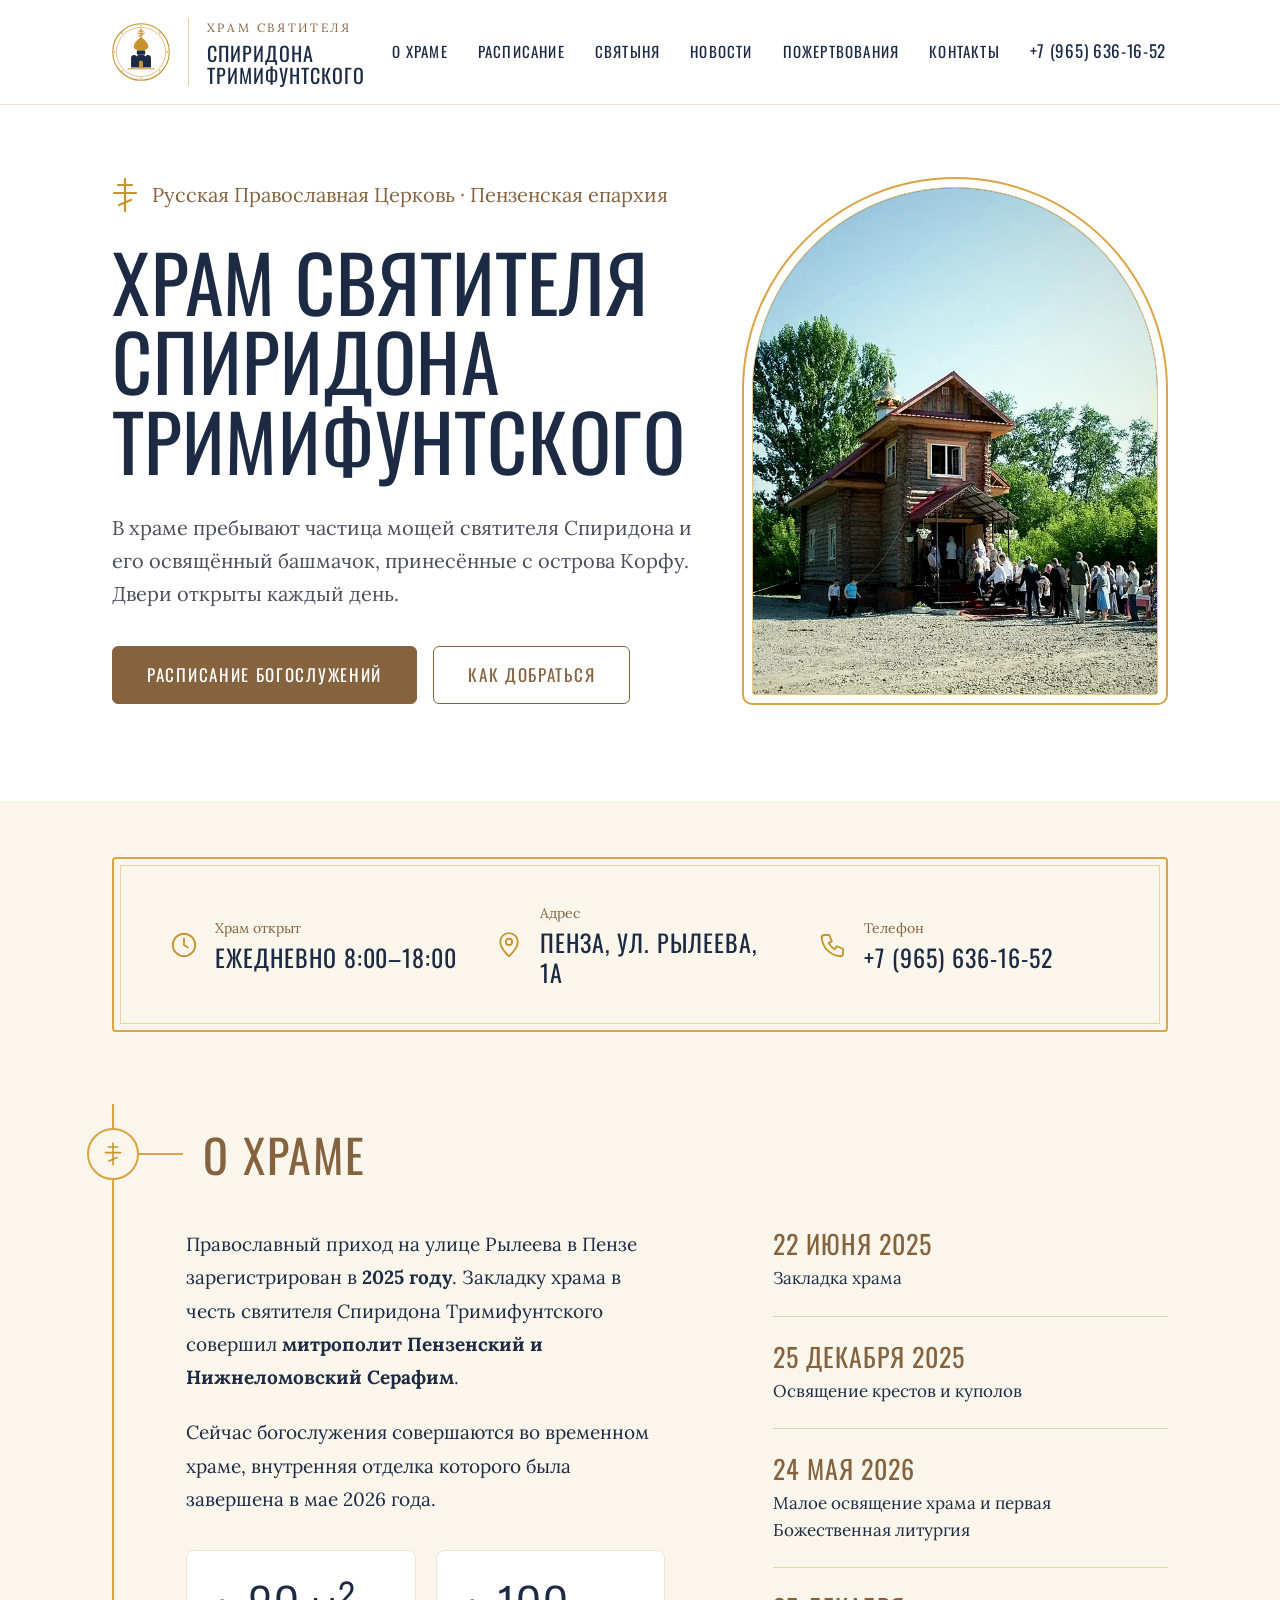
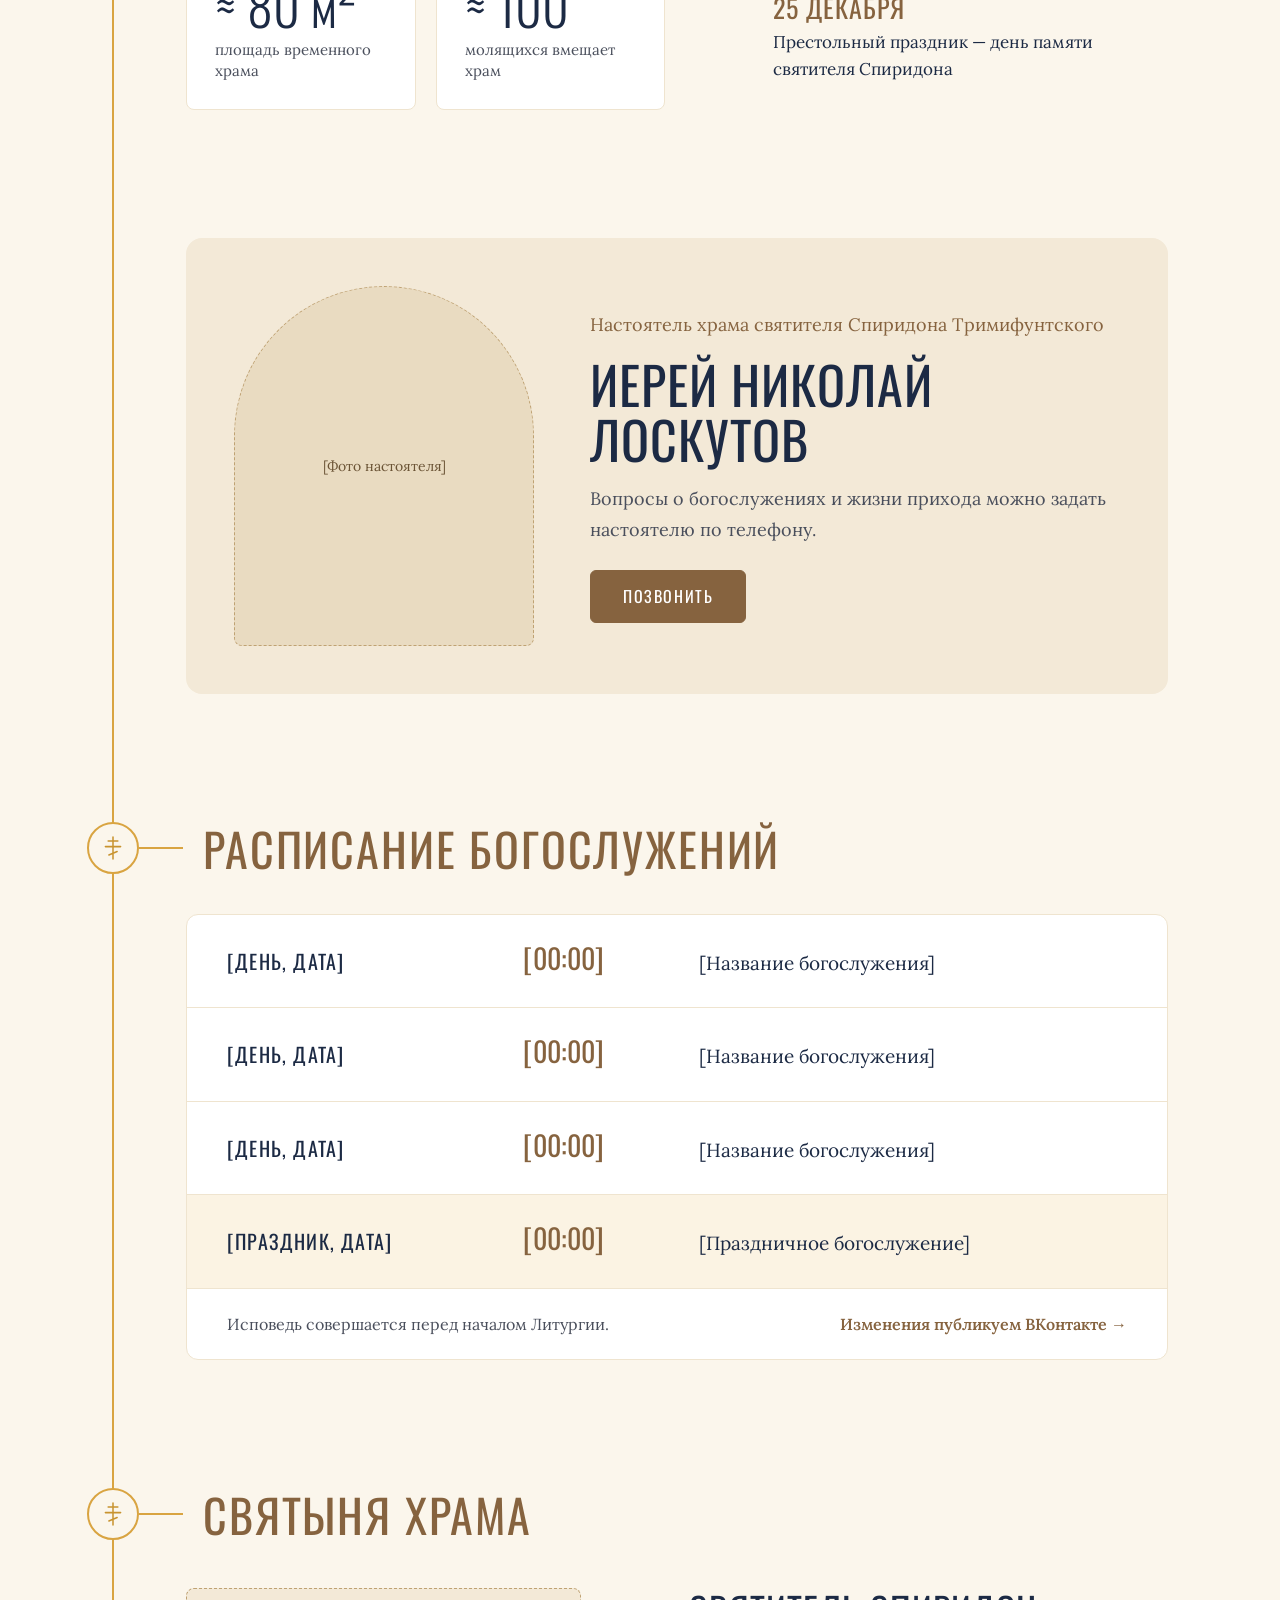
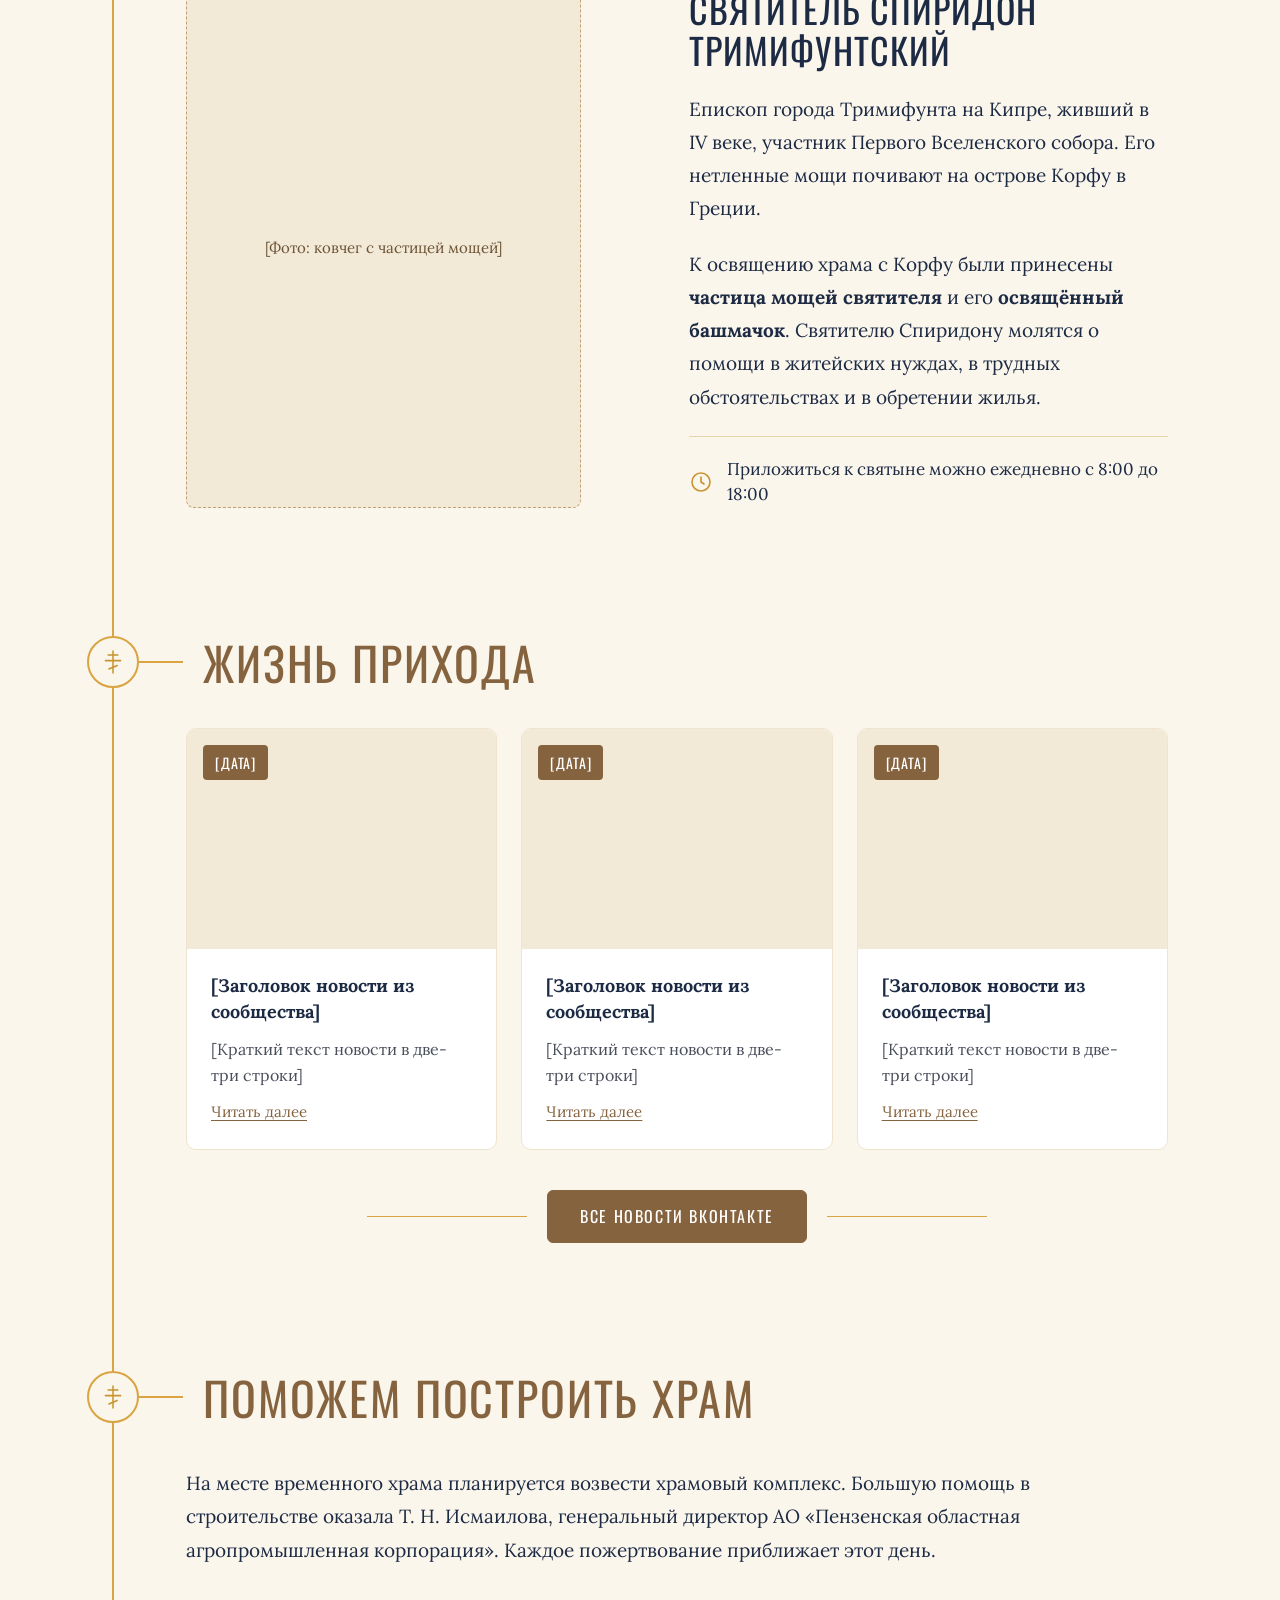
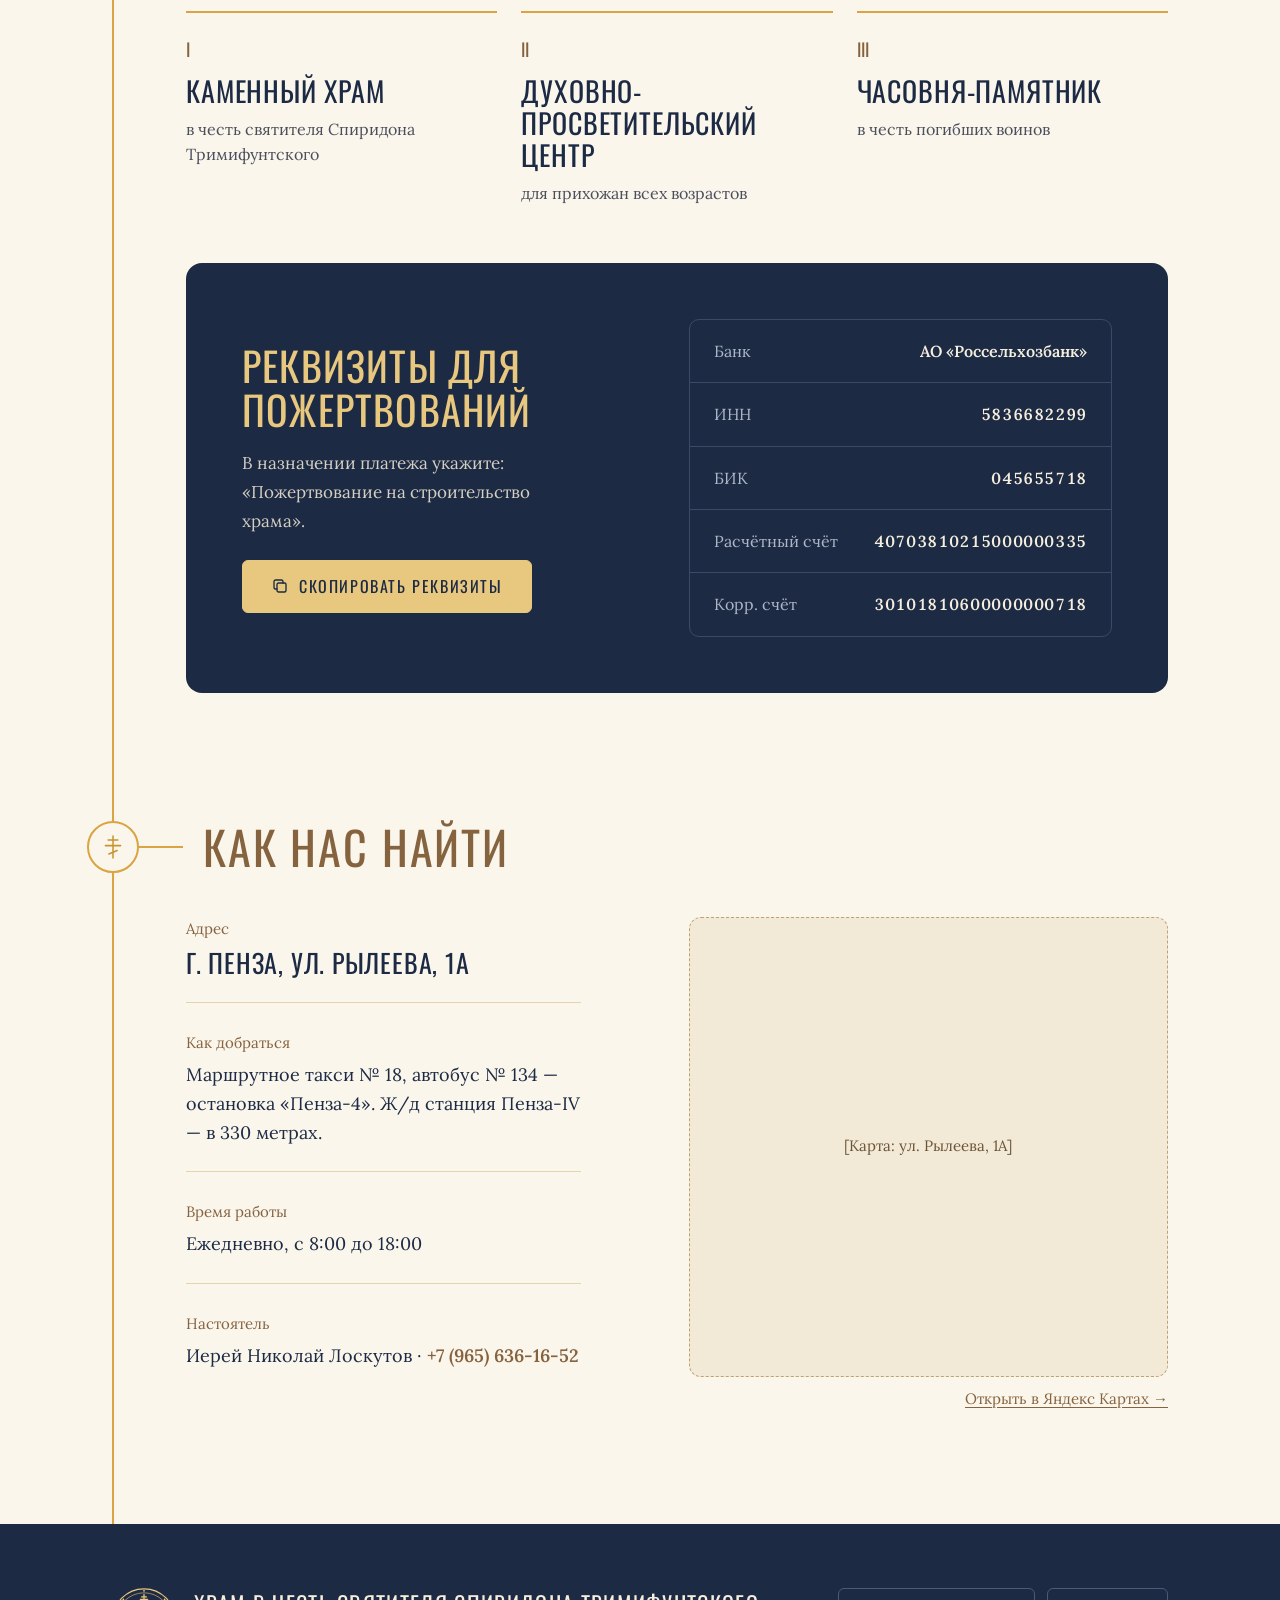
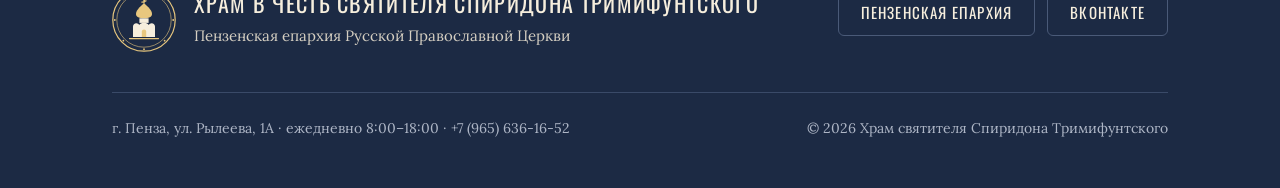
==== index.html @ 89183e60 "Сайт храма святителя Спиридона: адаптивная вёрстка по макетам - index.html / styles.css / main.js бе" ====
<!doctype html>
<html lang="ru">
<head>
<meta charset="utf-8">
<meta name="viewport" content="width=device-width, initial-scale=1">
<title>Храм святителя Спиридона Тримифунтского — Пенза, ул. Рылеева, 1А</title>
<meta name="description" content="Храм в честь святителя Спиридона Тримифунтского Чудотворца в Пензе (Пензенская епархия). В храме — частица мощей и башмачок святителя с Корфу. Расписание богослужений, реквизиты для пожертвований на строительство, адрес и телефон. Открыт ежедневно 8:00–18:00.">
<meta name="theme-color" content="#FBF6EC">
<link rel="canonical" href="./"><!-- TODO: заменить на абсолютный адрес сайта после публикации -->

<meta property="og:type" content="website">
<meta property="og:locale" content="ru_RU">
<meta property="og:site_name" content="Храм святителя Спиридона Тримифунтского, Пенза">
<meta property="og:title" content="Храм святителя Спиридона Тримифунтского — Пенза">
<meta property="og:description" content="Частица мощей и башмачок святителя Спиридона с Корфу. Пенза, ул. Рылеева, 1А. Ежедневно 8:00–18:00. Поможем построить храм.">
<meta property="og:image" content="images/og.jpg"><!-- TODO: абсолютный URL, например https://example.ru/images/og.jpg -->
<meta property="og:image:width" content="1200">
<meta property="og:image:height" content="630">
<meta name="twitter:card" content="summary_large_image">

<link rel="icon" href="images/favicon.svg" type="image/svg+xml">
<link rel="preconnect" href="https://fonts.googleapis.com">
<link rel="preconnect" href="https://fonts.gstatic.com" crossorigin>
<link href="https://fonts.googleapis.com/css2?family=Oswald:wght@300;400;500&family=Lora:ital,wght@0,400;0,500;0,600;0,700;1,400&display=swap" rel="stylesheet">
<link rel="preload" as="image" href="images/hero.webp" type="image/webp">
<link rel="stylesheet" href="styles.css">

<script type="application/ld+json">
{
  "@context": "https://schema.org",
  "@type": "Church",
  "name": "Храм в честь святителя Спиридона Тримифунтского Чудотворца",
  "alternateName": "Храм святителя Спиридона Тримифунтского (Пенза)",
  "description": "Православный храм Пензенской епархии. В храме пребывают частица мощей святителя Спиридона и его освящённый башмачок, принесённые с острова Корфу.",
  "url": "./",
  "image": "images/og.jpg",
  "telephone": "+7-965-636-16-52",
  "address": {
    "@type": "PostalAddress",
    "streetAddress": "ул. Рылеева, 1А",
    "addressLocality": "Пенза",
    "addressRegion": "Пензенская область",
    "addressCountry": "RU"
  },
  "geo": { "@type": "GeoCoordinates", "latitude": 53.217742, "longitude": 45.020732 },
  "openingHoursSpecification": {
    "@type": "OpeningHoursSpecification",
    "dayOfWeek": ["Monday","Tuesday","Wednesday","Thursday","Friday","Saturday","Sunday"],
    "opens": "08:00",
    "closes": "18:00"
  },
  "parentOrganization": { "@type": "Organization", "name": "Пензенская епархия Русской Православной Церкви", "url": "https://eparkhiya.ru/" },
  "sameAs": ["https://vk.ru/hramspiridonapnz", "https://eparkhiya.ru/?p=422044"]
}
</script>
</head>
<body>

<!-- Переиспользуемые SVG-символы: эмблема-печать и восьмиконечный крест -->
<svg width="0" height="0" style="position:absolute" aria-hidden="true" focusable="false">
  <symbol id="sym-emblem" viewBox="0 0 64 64">
    <circle cx="32" cy="32" r="31.2" fill="var(--em-bg)" stroke="var(--em-accent)" stroke-width="1.2"/>
    <circle cx="32" cy="32" r="27.2" fill="none" stroke="var(--em-accent)" stroke-width="0.6"/>
    <g fill="var(--em-accent)">
      <circle cx="32" cy="2.8" r="0.9"/><circle cx="52.65" cy="11.35" r="0.9"/><circle cx="61.2" cy="32" r="0.9"/><circle cx="52.65" cy="52.65" r="0.9"/>
      <circle cx="32" cy="61.2" r="0.9"/><circle cx="11.35" cy="52.65" r="0.9"/><circle cx="2.8" cy="32" r="0.9"/><circle cx="11.35" cy="11.35" r="0.9"/>
    </g>
    <g stroke="var(--em-accent)" stroke-width="1.3" stroke-linecap="round"><path d="M32 6.5v8.5M29.6 8.9h4.8M28.3 11.3h7.4M30 14.2l4-1.4"/></g>
    <path d="M32 15.2c-4.9 4.2-8 7.3-8 10.8 0 2.9 3.4 4.3 8 4.3s8-1.4 8-4.3c0-3.5-3.1-6.6-8-10.8z" fill="var(--em-accent)"/>
    <rect x="27.4" y="30.3" width="9.2" height="4.6" fill="var(--em-body)"/>
    <path d="M21 49V38.6c0-1.9 1.5-3.3 3.3-3.3 1.3 0 2.4.7 2.9 1.8.6-1.4 2.2-2.4 4.8-2.4s4.2 1 4.8 2.4c.5-1.1 1.6-1.8 2.9-1.8 1.8 0 3.3 1.4 3.3 3.3V49z" fill="var(--em-body)"/>
    <path d="M29.8 49v-5.4a2.2 2.2 0 0 1 4.4 0V49z" fill="var(--em-accent)"/>
    <path d="M17.5 50.6h29" stroke="var(--em-accent)" stroke-width="1.1" stroke-linecap="round"/>
  </symbol>
  <symbol id="sym-cross" viewBox="0 0 26 34">
    <path d="M13 1v32M6 7h14M2 15h22M7 27l12-5" fill="none" stroke="currentColor" stroke-width="2.2" stroke-linecap="round"/>
  </symbol>
</svg>

<a class="skip-link" href="#main">Перейти к содержанию</a>

<header class="site-header">
  <div class="container site-header__inner">
    <a href="#top" class="brand" aria-label="На главную — Храм святителя Спиридона Тримифунтского">
      <svg class="emblem" width="58" height="58" role="img" aria-label="Эмблема храма"><use href="#sym-emblem"/></svg>
      <span class="brand__divider" aria-hidden="true"></span>
      <span class="brand__text">
        <span class="brand__eyebrow">Храм святителя</span>
        <span class="brand__name">Спиридона Тримифунтского</span>
      </span>
    </a>

    <button class="burger" type="button" aria-expanded="false" aria-controls="site-nav" aria-label="Открыть меню">
      <svg class="burger__icon burger__icon--open" width="22" height="22" viewBox="0 0 24 24" fill="none" stroke="currentColor" stroke-width="1.8" stroke-linecap="round" aria-hidden="true"><path d="M4 7h16M4 12h16M4 17h16"/></svg>
      <svg class="burger__icon burger__icon--close" width="22" height="22" viewBox="0 0 24 24" fill="none" stroke="currentColor" stroke-width="1.8" stroke-linecap="round" aria-hidden="true"><path d="M6 6l12 12M18 6L6 18"/></svg>
    </button>

    <nav id="site-nav" class="site-nav" aria-label="Разделы сайта">
      <ul class="site-nav__list">
        <li><a href="#about">О храме</a></li>
        <li><a href="#schedule">Расписание</a></li>
        <li><a href="#saint">Святыня</a></li>
        <li><a href="#news">Новости</a></li>
        <li><a href="#build">Пожертвования</a></li>
        <li><a href="#contacts">Контакты</a></li>
      </ul>
      <a href="tel:+79656361652" class="site-nav__phone">+7 (965) 636-16-52</a>
    </nav>
  </div>
</header>

<main id="main">

  <!-- Первый экран -->
  <section id="top" class="hero" aria-labelledby="hero-title">
    <div class="container hero__inner">
      <div class="hero__content">
        <p class="hero__eyebrow">
          <svg class="hero__cross" width="26" height="34" aria-hidden="true"><use href="#sym-cross"/></svg>
          <span><span class="hide-mobile">Русская Православная Церковь · </span>Пензенская епархия</span>
        </p>
        <h1 id="hero-title" class="hero__title">Храм святителя Спиридона Тримифунтского</h1>
        <div class="hero__media hero__media--mobile-only" aria-hidden="true"></div>
        <p class="hero__lead">В храме пребывают частица мощей святителя Спиридона и его освящённый башмачок, принесённые с острова Корфу. Двери открыты каждый день.</p>
        <div class="hero__actions">
          <a href="#schedule" class="btn btn--primary">Расписание богослужений</a>
          <a href="#contacts" class="btn btn--outline">Как добраться</a>
        </div>
      </div>
      <div class="hero__media">
        <div class="arch">
          <div class="arch__inner">
            <picture>
              <source srcset="images/hero.webp" type="image/webp">
              <img class="arch__img" src="images/hero.jpg" width="627" height="760" fetchpriority="high" decoding="async"
                   alt="Временный деревянный храм святителя Спиридона Тримифунтского в Пензе; прихожане у крыльца после богослужения">
            </picture>
          </div>
        </div>
      </div>
    </div>
  </section>

  <!-- Полоса с ключевой информацией -->
  <section class="infobar" aria-label="Время работы, адрес и телефон">
    <div class="container">
      <div class="frame-double">
        <ul class="infobar__list">
          <li class="infobar__item">
            <svg class="infobar__icon" width="30" height="30" viewBox="0 0 24 24" fill="none" stroke="currentColor" stroke-width="1.5" stroke-linecap="round" stroke-linejoin="round" aria-hidden="true"><circle cx="12" cy="12" r="9"/><path d="M12 7v5l3 2"/></svg>
            <span class="infobar__text"><span class="infobar__label">Храм открыт</span><span class="infobar__value">Ежедневно 8:00–18:00</span></span>
          </li>
          <li class="infobar__item">
            <svg class="infobar__icon" width="30" height="30" viewBox="0 0 24 24" fill="none" stroke="currentColor" stroke-width="1.5" stroke-linecap="round" stroke-linejoin="round" aria-hidden="true"><path d="M12 21s-7-6.2-7-11.5A7 7 0 0 1 19 9.5C19 14.8 12 21 12 21z"/><circle cx="12" cy="9.5" r="2.5"/></svg>
            <span class="infobar__text"><span class="infobar__label">Адрес</span><span class="infobar__value">Пенза, ул. Рылеева, 1А</span></span>
          </li>
          <li class="infobar__item">
            <svg class="infobar__icon" width="30" height="30" viewBox="0 0 24 24" fill="none" stroke="currentColor" stroke-width="1.5" stroke-linecap="round" stroke-linejoin="round" aria-hidden="true"><path d="M5 4h4l2 5-2.5 1.5a11 11 0 0 0 5 5L15 13l5 2v4a2 2 0 0 1-2 2A16 16 0 0 1 3 6a2 2 0 0 1 2-2z"/></svg>
            <span class="infobar__text"><span class="infobar__label">Телефон</span><a class="infobar__value" href="tel:+79656361652">+7 (965) 636-16-52</a></span>
          </li>
        </ul>
      </div>
    </div>
  </section>

  <!-- Основное содержание с золотой линией -->
  <div class="container">
    <div class="goldline">

      <!-- О храме -->
      <section id="about" class="section" aria-labelledby="about-title">
        <div class="section__head">
          <span class="medallion" aria-hidden="true"><svg width="18" height="26"><use href="#sym-cross"/></svg></span>
          <span class="section__tick" aria-hidden="true"></span>
          <h2 id="about-title" class="section__title">О храме</h2>
        </div>
        <div class="about">
          <div class="about__text">
            <p>Православный приход на улице Рылеева в Пензе зарегистрирован в <b>2025 году</b>. Закладку храма в честь святителя Спиридона Тримифунтского совершил <b>митрополит Пензенский и Нижнеломовский Серафим</b>.</p>
            <p>Сейчас богослужения совершаются во временном храме, внутренняя отделка которого была завершена в мае 2026 года.</p>
            <ul class="stats">
              <li class="stat"><span class="stat__value">≈ 80 м²</span><span class="stat__label">площадь временного храма</span></li>
              <li class="stat"><span class="stat__value">≈ 100</span><span class="stat__label">молящихся вмещает храм</span></li>
            </ul>
          </div>
          <ol class="timeline" aria-label="Важные даты">
            <li class="timeline__item"><time class="timeline__date" datetime="2025-06-22">22 июня 2025</time><span class="timeline__text">Закладка храма</span></li>
            <li class="timeline__item"><time class="timeline__date" datetime="2025-12-25">25 декабря 2025</time><span class="timeline__text">Освящение крестов и куполов</span></li>
            <li class="timeline__item"><time class="timeline__date" datetime="2026-05-24">24 мая 2026</time><span class="timeline__text">Малое освящение храма и первая Божественная литургия</span></li>
            <li class="timeline__item"><span class="timeline__date">25 декабря</span><span class="timeline__text">Престольный праздник — день памяти святителя Спиридона</span></li>
          </ol>
        </div>
      </section>

      <!-- Настоятель -->
      <section class="priest" aria-labelledby="priest-title">
        <div class="priest__photo placeholder placeholder--arch" role="img" aria-label="Фото настоятеля: ожидается">[Фото настоятеля]</div>
        <div class="priest__body">
          <p class="priest__eyebrow">Настоятель храма святителя Спиридона Тримифунтского</p>
          <h3 id="priest-title" class="priest__name">Иерей Николай Лоскутов</h3>
          <p class="priest__text">Вопросы о богослужениях и жизни прихода можно задать настоятелю по телефону.</p>
          <a href="tel:+79656361652" class="btn btn--primary btn--sm">Позвонить</a>
        </div>
      </section>

      <!-- Расписание -->
      <section id="schedule" class="section" aria-labelledby="schedule-title">
        <div class="section__head">
          <span class="medallion" aria-hidden="true"><svg width="18" height="26"><use href="#sym-cross"/></svg></span>
          <span class="section__tick" aria-hidden="true"></span>
          <h2 id="schedule-title" class="section__title">Расписание <span class="hide-mobile">богослужений</span></h2>
        </div>
        <div class="card schedule-card">
          <table class="schedule">
            <caption class="visually-hidden">Расписание богослужений</caption>
            <thead class="visually-hidden"><tr><th scope="col">День</th><th scope="col">Время</th><th scope="col">Богослужение</th></tr></thead>
            <tbody class="js-schedule-body">
              <tr class="schedule__row"><th scope="row" class="schedule__day">[День, дата]</th><td class="schedule__time">[00:00]</td><td class="schedule__title">[Название богослужения]</td></tr>
              <tr class="schedule__row"><th scope="row" class="schedule__day">[День, дата]</th><td class="schedule__time">[00:00]</td><td class="schedule__title">[Название богослужения]</td></tr>
              <tr class="schedule__row"><th scope="row" class="schedule__day">[День, дата]</th><td class="schedule__time">[00:00]</td><td class="schedule__title">[Название богослужения]</td></tr>
              <tr class="schedule__row schedule__row--holiday"><th scope="row" class="schedule__day">[Праздник, дата]</th><td class="schedule__time">[00:00]</td><td class="schedule__title">[Праздничное богослужение]</td></tr>
            </tbody>
          </table>
          <div class="schedule__footer">
            <span><span class="js-schedule-note">Исповедь совершается перед началом Литургии.</span> <span class="js-schedule-updated schedule__updated" hidden></span></span>
            <a href="https://vk.ru/hramspiridonapnz" class="link-strong" target="_blank" rel="noopener">Изменения публикуем ВКонтакте →</a>
          </div>
        </div>
      </section>

      <!-- Святыня -->
      <section id="saint" class="section" aria-labelledby="saint-title">
        <div class="section__head">
          <span class="medallion" aria-hidden="true"><svg width="18" height="26"><use href="#sym-cross"/></svg></span>
          <span class="section__tick" aria-hidden="true"></span>
          <h2 id="saint-title" class="section__title">Святыня <span class="hide-mobile">храма</span></h2>
        </div>
        <div class="saint">
          <div class="saint__photo placeholder" role="img" aria-label="Фото ковчега с частицей мощей: ожидается">[Фото: ковчег с частицей мощей]</div>
          <div class="saint__body">
            <h3 class="saint__title">Святитель Спиридон Тримифунтский</h3>
            <p>Епископ города Тримифунта на Кипре, живший в IV веке, участник Первого Вселенского собора. Его нетленные мощи почивают на острове Корфу в Греции.</p>
            <p>К освящению храма с Корфу были принесены <b>частица мощей святителя</b> и его <b>освящённый башмачок</b>. Святителю Спиридону молятся о помощи в житейских нуждах, в трудных обстоятельствах и в обретении жилья.</p>
            <p class="saint__note">
              <svg width="24" height="24" viewBox="0 0 24 24" fill="none" stroke="currentColor" stroke-width="1.6" stroke-linecap="round" stroke-linejoin="round" aria-hidden="true"><circle cx="12" cy="12" r="9"/><path d="M12 7v5l3 2"/></svg>
              <span>Приложиться к святыне можно ежедневно с 8:00 до 18:00</span>
            </p>
          </div>
        </div>
      </section>

      <!-- Новости -->
      <section id="news" class="section" aria-labelledby="news-title">
        <div class="section__head">
          <span class="medallion" aria-hidden="true"><svg width="18" height="26"><use href="#sym-cross"/></svg></span>
          <span class="section__tick" aria-hidden="true"></span>
          <h2 id="news-title" class="section__title">Жизнь прихода</h2>
        </div>
        <div class="news-grid js-news-grid">
          <article class="news-card">
            <div class="news-card__media"><span class="news-card__date">[ДАТА]</span></div>
            <div class="news-card__body">
              <h3 class="news-card__title">[Заголовок новости из сообщества]</h3>
              <p class="news-card__text">[Краткий текст новости в две-три строки]</p>
              <a href="https://vk.ru/hramspiridonapnz" class="news-card__link" target="_blank" rel="noopener">Читать далее</a>
            </div>
          </article>
          <article class="news-card">
            <div class="news-card__media"><span class="news-card__date">[ДАТА]</span></div>
            <div class="news-card__body">
              <h3 class="news-card__title">[Заголовок новости из сообщества]</h3>
              <p class="news-card__text">[Краткий текст новости в две-три строки]</p>
              <a href="https://vk.ru/hramspiridonapnz" class="news-card__link" target="_blank" rel="noopener">Читать далее</a>
            </div>
          </article>
          <article class="news-card news-card--third">
            <div class="news-card__media"><span class="news-card__date">[ДАТА]</span></div>
            <div class="news-card__body">
              <h3 class="news-card__title">[Заголовок новости из сообщества]</h3>
              <p class="news-card__text">[Краткий текст новости в две-три строки]</p>
              <a href="https://vk.ru/hramspiridonapnz" class="news-card__link" target="_blank" rel="noopener">Читать далее</a>
            </div>
          </article>
        </div>
        <div class="news__more">
          <span class="news__rule" aria-hidden="true"></span>
          <a href="https://vk.ru/hramspiridonapnz" class="btn btn--primary btn--sm" target="_blank" rel="noopener">Все новости ВКонтакте</a>
          <span class="news__rule" aria-hidden="true"></span>
        </div>
      </section>

      <!-- Строительство и пожертвования -->
      <section id="build" class="section" aria-labelledby="build-title">
        <div class="section__head">
          <span class="medallion" aria-hidden="true"><svg width="18" height="26"><use href="#sym-cross"/></svg></span>
          <span class="section__tick" aria-hidden="true"></span>
          <h2 id="build-title" class="section__title">Поможем построить храм</h2>
        </div>
        <p class="build__intro">На месте временного храма планируется возвести храмовый комплекс. Большую помощь в строительстве оказала Т. Н. Исмаилова, генеральный директор АО «Пензенская областная агропромышленная корпорация». Каждое пожертвование приближает этот день.</p>
        <ol class="stages">
          <li class="stage"><span class="stage__num">I</span><span class="stage__title">Каменный храм</span><span class="stage__text">в честь святителя Спиридона Тримифунтского</span></li>
          <li class="stage"><span class="stage__num">II</span><span class="stage__title">Духовно-просветительский центр</span><span class="stage__text">для прихожан всех возрастов</span></li>
          <li class="stage"><span class="stage__num">III</span><span class="stage__title">Часовня-памятник</span><span class="stage__text">в честь погибших воинов</span></li>
        </ol>

        <div id="donate" class="donate">
          <div class="donate__intro">
            <h3 class="donate__title">Реквизиты для пожертвований</h3>
            <p class="donate__text">В назначении платежа укажите: «<span class="js-payment-purpose">Пожертвование на строительство храма</span>».</p>
            <button type="button" class="btn btn--gold js-copy-requisites">
              <svg width="18" height="18" viewBox="0 0 24 24" fill="none" stroke="currentColor" stroke-width="1.8" stroke-linecap="round" stroke-linejoin="round" aria-hidden="true"><rect x="8" y="8" width="12" height="12" rx="2"/><path d="M16 8V6a2 2 0 0 0-2-2H6a2 2 0 0 0-2 2v8a2 2 0 0 0 2 2h2"/></svg>
              <span class="btn__label">Скопировать реквизиты</span>
            </button>
            <span class="visually-hidden js-copy-status" role="status" aria-live="polite"></span>
          </div>
          <dl class="requisites">
            <div class="requisites__row"><dt>Банк</dt><dd>АО «Россельхозбанк»</dd></div>
            <div class="requisites__row"><dt>ИНН</dt><dd class="requisites__num">5836682299</dd></div>
            <div class="requisites__row"><dt>БИК</dt><dd class="requisites__num">045655718</dd></div>
            <div class="requisites__row"><dt>Расчётный счёт</dt><dd class="requisites__num">40703810215000000335</dd></div>
            <div class="requisites__row"><dt>Корр. счёт</dt><dd class="requisites__num">30101810600000000718</dd></div>
          </dl>
        </div>
      </section>

      <!-- Контакты -->
      <section id="contacts" class="section" aria-labelledby="contacts-title">
        <div class="section__head">
          <span class="medallion" aria-hidden="true"><svg width="18" height="26"><use href="#sym-cross"/></svg></span>
          <span class="section__tick" aria-hidden="true"></span>
          <h2 id="contacts-title" class="section__title">Как нас найти</h2>
        </div>
        <div class="contacts">
          <dl class="contacts__list">
            <div class="contacts__item"><dt>Адрес</dt><dd class="contacts__address">г. Пенза, ул. Рылеева, 1А</dd></div>
            <div class="contacts__item"><dt>Как добраться</dt><dd>Маршрутное такси № 18, автобус № 134 — остановка «Пенза-4». Ж/д станция Пенза-IV — в 330 метрах.</dd></div>
            <div class="contacts__item"><dt>Время работы</dt><dd>Ежедневно, с 8:00 до 18:00</dd></div>
            <div class="contacts__item"><dt>Настоятель</dt><dd>Иерей Николай Лоскутов · <a href="tel:+79656361652" class="link-strong">+7 (965) 636-16-52</a></dd></div>
          </dl>
          <div class="map">
            <div class="map__placeholder placeholder" aria-hidden="true">[Карта: ул. Рылеева, 1А]</div>
            <iframe class="map__frame" title="Яндекс Карта: храм святителя Спиридона Тримифунтского, ул. Рылеева, 1А"
                    src="https://yandex.ru/map-widget/v1/?ll=45.020732%2C53.217742&z=17&ol=biz&oid=172789419241"
                    loading="lazy" allowfullscreen referrerpolicy="no-referrer-when-downgrade"></iframe>
            <a class="map__link" href="https://yandex.ru/maps/org/172789419241" target="_blank" rel="noopener">Открыть в Яндекс Картах →</a>
          </div>
        </div>
      </section>

    </div>
  </div>
</main>

<footer class="site-footer">
  <div class="container site-footer__inner">
    <div class="site-footer__top">
      <div class="site-footer__brand">
        <svg class="emblem emblem--dark" width="64" height="64" role="img" aria-label="Эмблема храма"><use href="#sym-emblem"/></svg>
        <div class="site-footer__name">
          <span class="site-footer__title">Храм в честь святителя Спиридона Тримифунтского</span>
          <span class="site-footer__sub">Пензенская епархия Русской Православной Церкви</span>
        </div>
      </div>
      <div class="site-footer__links">
        <a href="https://eparkhiya.ru/?p=422044" class="btn btn--ghost" target="_blank" rel="noopener">Пензенская епархия</a>
        <a href="https://vk.ru/hramspiridonapnz" class="btn btn--ghost" target="_blank" rel="noopener">ВКонтакте</a>
      </div>
    </div>
    <div class="site-footer__bottom">
      <span>г. Пенза, ул. Рылеева, 1А · ежедневно 8:00–18:00 · <a href="tel:+79656361652">+7 (965) 636-16-52</a></span>
      <span>© 2026 Храм святителя Спиридона Тримифунтского</span>
    </div>
  </div>
</footer>

<script src="main.js" defer></script>
</body>
</html>
---- styles.css ----
/* =========================================================
   Храм святителя Спиридона Тримифунтского — styles.css
   Брейкпоинты: ≤767 mobile · 768–1199 tablet · ≥1200 desktop
   ========================================================= */

/* ---------- Токены ---------- */
:root {
  --bg: #FBF6EC;
  --surface: #FFFFFF;
  --surface-warm: #F3E9D7;
  --surface-holiday: #FBF3E3;
  --ink: #1C2A44;
  --muted: #4A4F5C;
  --bronze: #86633F;
  --bronze-dark: #6E5031;
  --gold: #D9A441;
  --gold-icon: #C8932F;
  --gold-light: #E8C77E;
  --line: #E7D3A8;
  --line-soft: #EFE4CF;
  --placeholder-fill: #E9DBC1;
  --placeholder-border: #BFA273;
  --placeholder-ink: #6B5436;
  --ink-line: #3A4A68;
  --ink-border: #4A5A78;
  --ink-muted: #AEB6C6;
  --cream: #F6EEDD;
  --cream-muted: #D5CFC2;

  --font-head: 'Oswald', 'Arial Narrow', sans-serif;
  --font-body: 'Lora', Georgia, serif;

  --container: 1440px;
  --gutter: 112px;
  --line-pad: 72px;     /* отступ контента от золотой линии */
  --medal: 52px;        /* диаметр медальона */
  --tick: 44px;         /* соединительная чёрточка */
  --section-gap: 128px;
  --radius: 8px;
  --radius-lg: 16px;
  --focus: 0 0 0 3px var(--bg), 0 0 0 6px var(--gold);
}

/* ---------- База ---------- */
*, *::before, *::after { box-sizing: border-box; }
html { scroll-behavior: smooth; -webkit-text-size-adjust: 100%; }
@media (prefers-reduced-motion: reduce) {
  html { scroll-behavior: auto; }
  *, *::before, *::after { transition: none !important; animation: none !important; }
}
body {
  margin: 0;
  font-family: var(--font-body);
  font-size: 18px;
  line-height: 1.65;
  color: var(--ink);
  background: var(--bg);
  min-height: 100vh;
  display: flex;
  flex-direction: column;
}
body.menu-open { overflow: hidden; }
main { display: block; }
img, svg { display: block; max-width: 100%; }
a { color: var(--bronze); text-decoration-thickness: 1px; text-underline-offset: 3px; }
a:hover { color: var(--ink); }
p { margin: 0; }
h1, h2, h3 { margin: 0; font-family: var(--font-head); font-weight: 400; text-transform: uppercase; }
ul, ol, dl, dd { margin: 0; padding: 0; }
ul, ol { list-style: none; }
b { font-weight: 700; }
button { font: inherit; color: inherit; }
[hidden] { display: none !important; }

:focus-visible { outline: none; box-shadow: var(--focus); border-radius: 4px; }
:focus:not(:focus-visible) { outline: none; }

.visually-hidden {
  position: absolute !important; width: 1px; height: 1px; margin: -1px; padding: 0;
  overflow: hidden; clip: rect(0 0 0 0); clip-path: inset(50%); white-space: nowrap; border: 0;
}
.skip-link {
  position: absolute; left: 16px; top: -100px; z-index: 100;
  background: var(--ink); color: var(--cream); padding: 10px 16px; border-radius: 6px;
  font-family: var(--font-head); text-transform: uppercase; letter-spacing: 0.08em; text-decoration: none;
}
.skip-link:focus { top: 12px; color: var(--cream); }

.container { width: 100%; max-width: var(--container); margin: 0 auto; padding-inline: var(--gutter); }
.hide-mobile { display: inline; }

/* ---------- Кнопки ---------- */
.btn {
  display: inline-flex; align-items: center; justify-content: center; gap: 10px;
  padding: 18px 34px; border-radius: 6px; border: 1px solid transparent;
  font-family: var(--font-head); font-size: 17px; font-weight: 400; letter-spacing: 0.1em; text-transform: uppercase;
  text-decoration: none; line-height: 1.2; cursor: pointer; white-space: nowrap;
  transition: background-color .2s, color .2s, border-color .2s, transform .15s;
}
.btn:active { transform: translateY(1px); }
.btn--sm { padding: 16px 32px; font-size: 16px; }
.btn--primary { background: var(--bronze); color: #fff; border-color: var(--bronze); }
.btn--primary:hover { background: var(--bronze-dark); border-color: var(--bronze-dark); color: #fff; }
.btn--outline { background: transparent; color: var(--bronze); border-color: var(--bronze); }
.btn--outline:hover { background: var(--bronze); color: #fff; }
.btn--gold { background: var(--gold-light); color: var(--ink); border-color: var(--gold-light); padding: 16px 28px; font-size: 16px; }
.btn--gold:hover { background: #F0D591; border-color: #F0D591; color: var(--ink); }
.btn--gold.is-done { background: #CFE3C4; border-color: #CFE3C4; }
.btn--ghost { color: var(--cream); border-color: var(--ink-border); padding: 14px 22px; font-size: 15px; letter-spacing: 0.08em; }
.btn--ghost:hover { background: var(--ink-line); color: #fff; border-color: var(--ink-line); }
.link-strong { font-weight: 600; text-decoration: none; }
.link-strong:hover { text-decoration: underline; }

/* ---------- Эмблема (компонент) ---------- */
.emblem { --em-bg: var(--surface); --em-accent: var(--gold-icon); --em-body: var(--ink); flex-shrink: 0; }
.emblem--dark { --em-bg: var(--ink); --em-accent: var(--gold-light); --em-body: var(--cream); }

/* ---------- Шапка ---------- */
.site-header {
  position: sticky; top: 0; z-index: 50;
  background: var(--surface); border-bottom: 1px solid var(--line-soft);
}
.site-header__inner { display: flex; align-items: center; justify-content: space-between; gap: 24px; padding-block: 18px; }
.brand { display: flex; align-items: center; gap: 18px; text-decoration: none; color: var(--ink); min-width: 0; flex: 0 1 auto; }
.brand:hover { color: var(--ink); }
.brand__divider { width: 1px; align-self: stretch; background: var(--line); }
.brand__text { display: flex; flex-direction: column; gap: 4px; }
.brand__eyebrow { font-family: var(--font-body); font-size: 12px; letter-spacing: 0.22em; text-transform: uppercase; color: var(--bronze); white-space: nowrap; }
.brand__name { font-family: var(--font-head); font-size: 20px; line-height: 1.1; letter-spacing: 0.05em; text-transform: uppercase; color: var(--ink); }

.site-nav { display: flex; align-items: center; gap: 26px; flex-shrink: 0; }
.site-nav__list { display: flex; gap: 26px; align-items: center; }
.site-nav__list a, .site-nav__phone {
  font-family: var(--font-head); font-size: 15px; letter-spacing: 0.08em; text-transform: uppercase;
  color: var(--ink); text-decoration: none; padding: 6px 2px; border-bottom: 2px solid transparent; white-space: nowrap;
  transition: border-color .2s, color .2s;
}
.site-nav__list a:hover { border-bottom-color: var(--gold); color: var(--bronze); }
.site-nav__phone { font-size: 17px; letter-spacing: 0.04em; white-space: nowrap; }
.site-nav__phone:hover { color: var(--bronze); }

.burger {
  display: none; width: 48px; height: 48px; padding: 0; align-items: center; justify-content: center;
  border: 1px solid var(--line-soft); background: var(--surface); border-radius: 8px; color: var(--bronze); cursor: pointer;
}
.burger__icon--close { display: none; }
.site-header.is-open .burger__icon--open { display: none; }
.site-header.is-open .burger__icon--close { display: block; }

/* ---------- Первый экран ---------- */
.hero { background: var(--surface); }
.hero__inner {
  display: grid; grid-template-columns: repeat(12, minmax(0, 1fr)); column-gap: 24px; align-items: center;
  padding-block: 72px 96px;
}
.hero__content { grid-column: span 7; display: flex; flex-direction: column; gap: 30px; }
.hero__eyebrow { display: flex; gap: 14px; align-items: center; color: var(--bronze); font-size: 20px; }
.hero__cross { color: var(--gold-icon); flex-shrink: 0; }
.hero__title { font-size: clamp(56px, 6.1vw, 88px); line-height: 1.02; letter-spacing: 0.01em; color: var(--ink); }
.hero__lead { font-size: 20px; line-height: 1.65; color: var(--muted); max-width: 640px; }
.hero__actions { display: flex; flex-wrap: wrap; gap: 16px; margin-top: 6px; }
.hero__media { grid-column: 8 / span 5; display: flex; justify-content: flex-end; }
.hero__media--mobile-only { display: none; }

/* Арочная рамка для фото */
.arch {
  width: 100%; max-width: 500px; aspect-ratio: 500 / 620;
  border: 2px solid var(--gold); padding: 8px;
  border-radius: 50% 50% 10px 10px / 40.32% 40.32% 10px 10px;
}
.arch__inner {
  width: 100%; height: 100%; overflow: hidden; background: var(--ink);
  border: 1px solid var(--gold-light);
  border-radius: 50% 50% 4px 4px / 40.07% 40.07% 4px 4px;
}
.arch__inner picture { display: block; width: 100%; height: 100%; }
.arch__img { width: 100%; height: 100%; object-fit: cover; object-position: 50% 60%; }

/* ---------- Полоса с ключевой информацией ---------- */
.infobar { padding-block: 56px 24px; }
.frame-double { border: 2px solid var(--gold); border-radius: 4px; padding: 6px; }
.infobar__list {
  border: 1px solid var(--line); padding: 36px 48px;
  display: grid; grid-template-columns: repeat(3, minmax(0, 1fr)); gap: 32px;
}
.infobar__item { display: flex; gap: 16px; align-items: center; min-width: 0; }
.infobar__icon { color: var(--gold-icon); flex-shrink: 0; }
.infobar__text { display: flex; flex-direction: column; gap: 2px; min-width: 0; }
.infobar__label { font-size: 14px; color: var(--bronze); }
.infobar__value { font-family: var(--font-head); font-size: 24px; letter-spacing: 0.04em; text-transform: uppercase; color: var(--ink); text-decoration: none; line-height: 1.25; }
a.infobar__value:hover { color: var(--bronze); }

/* ---------- Золотая линия и разделы ---------- */
.goldline {
  margin-top: 48px; border-left: 2px solid var(--gold);
  padding: 24px 0 112px var(--line-pad);
  display: flex; flex-direction: column; gap: var(--section-gap);
}
.section { display: flex; flex-direction: column; gap: 48px; scroll-margin-top: 110px; }
.section__head { display: flex; align-items: center; margin-left: calc(-1 * (var(--line-pad) + var(--medal) / 2 + 1px)); }
.medallion {
  width: var(--medal); height: var(--medal); flex-shrink: 0; border-radius: 50%;
  border: 2px solid var(--gold); background: var(--bg); color: var(--gold-icon);
  display: flex; align-items: center; justify-content: center;
}
.section__tick { width: var(--tick); height: 2px; background: var(--gold); flex-shrink: 0; }
.section__title { margin-left: 20px; font-size: 46px; letter-spacing: 0.04em; color: var(--bronze); line-height: 1.1; }

.placeholder {
  background: var(--surface-warm); border: 1px dashed var(--placeholder-border); border-radius: var(--radius);
  display: flex; align-items: center; justify-content: center; text-align: center;
  color: var(--placeholder-ink); font-size: 15px; padding: 16px;
}
.placeholder--arch { background: var(--placeholder-fill); }
.card { background: var(--surface); border: 1px solid var(--line-soft); border-radius: 12px; }

/* ---------- О храме ---------- */
.about { display: grid; grid-template-columns: repeat(12, minmax(0, 1fr)); column-gap: 24px; row-gap: 40px; }
.about__text { grid-column: span 6; display: flex; flex-direction: column; gap: 22px; font-size: 19px; line-height: 1.75; }
.stats { display: grid; grid-template-columns: repeat(2, minmax(0, 1fr)); gap: 20px; margin-top: 12px; }
.stat { background: var(--surface); border: 1px solid var(--line-soft); border-radius: var(--radius); padding: 28px; display: flex; flex-direction: column; gap: 8px; }
.stat__value { font-family: var(--font-head); font-weight: 300; font-size: 52px; line-height: 1; color: var(--ink); }
.stat__label { font-size: 15px; color: var(--muted); line-height: 1.4; }
.timeline { grid-column: 8 / span 5; display: flex; flex-direction: column; }
.timeline__item { display: flex; flex-direction: column; gap: 6px; padding: 24px 0; border-bottom: 1px solid var(--line); }
.timeline__item:first-child { padding-top: 0; }
.timeline__item:last-child { padding-bottom: 0; border-bottom: 0; }
.timeline__date { font-family: var(--font-head); font-size: 26px; letter-spacing: 0.04em; text-transform: uppercase; color: var(--bronze); line-height: 1.2; }
.timeline__text { font-size: 17px; line-height: 1.55; }

/* ---------- Настоятель ---------- */
.priest { background: var(--surface-warm); border-radius: var(--radius-lg); padding: 48px; display: flex; gap: 56px; align-items: center; }
.priest__photo { width: 300px; height: 360px; flex-shrink: 0; border-radius: 150px 150px 8px 8px; font-size: 14px; }
.priest__body { display: flex; flex-direction: column; gap: 18px; align-items: flex-start; }
.priest__eyebrow { font-size: 18px; color: var(--bronze); }
.priest__name { font-size: 52px; line-height: 1.05; letter-spacing: 0.02em; }
.priest__text { font-size: 18px; line-height: 1.7; color: var(--muted); max-width: 560px; }
.priest .btn { margin-top: 6px; }

/* ---------- Расписание ---------- */
.section#schedule { gap: 40px; }
.schedule { width: 100%; border-collapse: collapse; }
.schedule__row { display: grid; grid-template-columns: 280px 160px 1fr; column-gap: 16px; align-items: baseline; padding: 28px 40px; border-bottom: 1px solid var(--line-soft); }
.schedule__row--holiday { background: var(--surface-holiday); }
.schedule th, .schedule td { padding: 0; text-align: left; font-weight: 400; }
.schedule__day { font-family: var(--font-head); font-size: 20px; letter-spacing: 0.06em; text-transform: uppercase; }
.schedule__time { font-family: var(--font-head); font-size: 28px; color: var(--bronze); line-height: 1.1; }
.schedule__title { font-size: 19px; }
.schedule__footer { padding: 22px 40px; font-size: 16px; color: var(--muted); display: flex; justify-content: space-between; gap: 16px 32px; flex-wrap: wrap; }
.schedule__updated { color: var(--bronze); }

/* ---------- Святыня ---------- */
.saint { display: grid; grid-template-columns: repeat(12, minmax(0, 1fr)); column-gap: 24px; row-gap: 32px; align-items: center; }
.saint__photo { grid-column: span 5; height: 520px; }
.saint__body { grid-column: 7 / span 6; display: flex; flex-direction: column; gap: 22px; font-size: 19px; line-height: 1.75; }
.saint__title { font-size: 36px; line-height: 1.15; letter-spacing: 0.03em; }
.saint__note { display: flex; gap: 14px; align-items: center; padding-top: 20px; border-top: 1px solid var(--line); font-size: 17px; line-height: 1.5; }
.saint__note svg { color: var(--gold-icon); flex-shrink: 0; }

/* ---------- Новости ---------- */
.section#news { gap: 40px; }
.news-grid { display: grid; grid-template-columns: repeat(3, minmax(0, 1fr)); gap: 24px; }
.news-card { background: var(--surface); border: 1px solid var(--line-soft); border-radius: 10px; overflow: hidden; display: flex; flex-direction: column; }
.news-card__media { position: relative; height: 220px; background: var(--surface-warm); padding: 16px; }
.news-card__img { position: absolute; inset: 0; width: 100%; height: 100%; object-fit: cover; }
.news-card__date { position: relative; display: inline-block; background: var(--bronze); color: #fff; font-family: var(--font-head); font-size: 14px; letter-spacing: 0.06em; padding: 6px 12px; border-radius: 4px; }
.news-card__body { padding: 24px; display: flex; flex-direction: column; gap: 12px; flex-grow: 1; }
.news-card__title { font-family: var(--font-body); font-weight: 700; font-size: 18px; line-height: 1.45; text-transform: none; }
.news-card__text { font-size: 16px; line-height: 1.6; color: var(--muted); }
.news-card__link { font-size: 15px; margin-top: auto; align-self: flex-start; }
.news__more { display: flex; align-items: center; justify-content: center; gap: 20px; }
.news__rule { width: 160px; max-width: 20%; height: 1px; background: var(--gold); }

/* ---------- Строительство и пожертвования ---------- */
.section#build { gap: 44px; }
.build__intro { font-size: 19px; line-height: 1.75; max-width: 860px; }
.stages { display: grid; grid-template-columns: repeat(3, minmax(0, 1fr)); gap: 24px; }
.stage { border-top: 2px solid var(--gold); padding-top: 22px; display: flex; flex-direction: column; gap: 10px; }
.stage__num { font-family: var(--font-head); font-size: 18px; color: var(--bronze); }
.stage__title { font-family: var(--font-head); font-size: 28px; letter-spacing: 0.03em; text-transform: uppercase; line-height: 1.15; }
.stage__text { font-size: 16px; line-height: 1.6; color: var(--muted); }

.donate {
  background: var(--ink); color: var(--cream); border-radius: var(--radius-lg); padding: 56px; margin-top: 12px;
  display: grid; grid-template-columns: repeat(12, minmax(0, 1fr)); column-gap: 24px; row-gap: 32px; align-items: center;
  scroll-margin-top: 110px;
}
.donate__intro { grid-column: span 5; display: flex; flex-direction: column; gap: 18px; align-items: flex-start; }
.donate__title { font-size: 40px; line-height: 1.1; letter-spacing: 0.03em; color: var(--gold-light); }
.donate__text { font-size: 17px; line-height: 1.7; color: var(--cream-muted); }
.donate .btn { margin-top: 6px; }
.donate :focus-visible { box-shadow: 0 0 0 3px var(--ink), 0 0 0 6px var(--gold-light); }
.requisites { grid-column: 7 / span 6; display: flex; flex-direction: column; border: 1px solid var(--ink-line); border-radius: 10px; }
.requisites__row { display: flex; justify-content: space-between; gap: 16px; padding: 18px 24px; border-bottom: 1px solid var(--ink-line); font-size: 16px; }
.requisites__row:last-child { border-bottom: 0; }
.requisites dt { color: var(--ink-muted); }
.requisites dd { font-weight: 600; text-align: right; overflow-wrap: anywhere; }
.requisites__num { letter-spacing: 0.04em; font-variant-numeric: tabular-nums; }

/* ---------- Контакты ---------- */
.section#contacts { gap: 44px; }
.contacts { display: grid; grid-template-columns: repeat(12, minmax(0, 1fr)); column-gap: 24px; row-gap: 32px; }
.contacts__list { grid-column: span 5; display: flex; flex-direction: column; gap: 28px; }
.contacts__item { display: flex; flex-direction: column; gap: 6px; padding-bottom: 24px; border-bottom: 1px solid var(--line); font-size: 18px; line-height: 1.6; }
.contacts__item:last-child { border-bottom: 0; padding-bottom: 0; }
.contacts__item dt { font-size: 15px; color: var(--bronze); }
.contacts__address { font-family: var(--font-head); font-size: 26px; letter-spacing: 0.03em; text-transform: uppercase; line-height: 1.2; }
.map { grid-column: 7 / span 6; position: relative; display: flex; flex-direction: column; gap: 10px; }
.map__placeholder { position: absolute; inset: 0 0 auto 0; height: 460px; border-radius: 12px; z-index: 0; }
.map__frame { position: relative; z-index: 1; width: 100%; height: 460px; border: 0; border-radius: 12px; background: transparent; }
.map__link { align-self: flex-end; font-size: 15px; }

/* ---------- Подвал ---------- */
.site-footer { flex-grow: 1; background: var(--ink); color: var(--cream-muted); }
.site-footer a { color: var(--cream); }
.site-footer a:hover { color: var(--gold-light); }
.site-footer :focus-visible { box-shadow: 0 0 0 3px var(--ink), 0 0 0 6px var(--gold-light); }
.site-footer__inner { padding-block: 64px 48px; display: flex; flex-direction: column; gap: 40px; }
.site-footer__top { display: flex; justify-content: space-between; align-items: flex-start; gap: 32px; flex-wrap: wrap; }
.site-footer__brand { display: flex; gap: 18px; align-items: center; }
.site-footer__name { display: flex; flex-direction: column; gap: 6px; }
.site-footer__title { font-family: var(--font-head); font-size: 22px; letter-spacing: 0.06em; text-transform: uppercase; color: var(--cream); line-height: 1.25; }
.site-footer__sub { font-size: 15px; }
.site-footer__links { display: flex; gap: 12px; flex-wrap: wrap; }
.site-footer__bottom { display: flex; justify-content: space-between; gap: 12px 32px; flex-wrap: wrap; font-size: 14px; color: var(--ink-muted); border-top: 1px solid var(--ink-line); padding-top: 24px; }
.site-footer__bottom a { color: var(--ink-muted); text-decoration: none; }
.site-footer__bottom a:hover { color: var(--gold-light); }

/* =========================================================
   Планшет: 768–1199
   ========================================================= */
@media (max-width: 1199px) {
  :root { --gutter: 48px; --line-pad: 48px; --tick: 28px; --section-gap: 96px; }
  .site-header__inner { gap: 16px; }
  .site-nav { gap: 20px; }
  .site-nav__list { gap: 18px; }
  .site-nav__list a { font-size: 14px; letter-spacing: 0.06em; }
  .site-nav__phone { font-size: 16px; }
  .brand__name { font-size: 18px; }

  .hero__inner { padding-block: 56px 72px; }
  .hero__content { grid-column: span 6; gap: 24px; }
  .hero__media { grid-column: 7 / span 6; }
  .hero__title { font-size: clamp(44px, 5.4vw, 64px); }
  .hero__lead { font-size: 18px; }
  .btn { padding: 16px 24px; font-size: 15px; }

  .infobar__list { padding: 28px 32px; gap: 24px; }
  .infobar__value { font-size: 20px; }

  .section__title { font-size: 38px; }
  .about__text { grid-column: span 6; font-size: 18px; }
  .timeline { grid-column: 7 / span 6; }
  .stat__value { font-size: 40px; }
  .stat { padding: 20px; }

  .priest { padding: 32px; gap: 32px; }
  .priest__photo { width: 220px; height: 270px; border-radius: 110px 110px 8px 8px; }
  .priest__name { font-size: 40px; }

  .schedule__row { grid-template-columns: 200px 110px 1fr; padding: 22px 28px; }
  .schedule__footer { padding: 20px 28px; }

  .saint__photo { grid-column: span 6; height: 420px; }
  .saint__body { grid-column: 7 / span 6; font-size: 18px; }
  .saint__title { font-size: 30px; }

  .news-grid { grid-template-columns: repeat(2, minmax(0, 1fr)); }
  .news-card--third { display: none; }

  .stages { gap: 20px; }
  .stage__title { font-size: 22px; }

  .donate { padding: 40px; }
  .donate__intro { grid-column: span 12; }
  .requisites { grid-column: span 12; }
  .donate__title { font-size: 32px; }

  .contacts__list { grid-column: span 6; }
  .map { grid-column: 7 / span 6; }
  .map__placeholder, .map__frame { height: 400px; }
}

/* Планшет 768–1023: шапка в два ряда — бренд сверху, меню и телефон снизу */
@media (min-width: 768px) and (max-width: 1023px) {
  .site-header__inner { flex-wrap: wrap; padding-block: 12px 10px; row-gap: 8px; }
  .brand { flex: 1 1 100%; }
  .brand__name { white-space: nowrap; }
  .site-nav { width: 100%; justify-content: space-between; gap: 16px; }
  .site-nav__list { gap: 16px; }
  .site-nav__list a { padding: 4px 2px; }
}

/* =========================================================
   Мобильная: ≤767
   ========================================================= */
@media (max-width: 767px) {
  :root { --gutter: 20px; --line-pad: 24px; --medal: 36px; --tick: 12px; --section-gap: 72px; }
  body { font-size: 16px; }
  .hide-mobile { display: none; }

  /* Шапка и меню */
  .site-header__inner { padding-block: 12px; }
  .brand { gap: 12px; }
  .emblem { width: 46px; height: 46px; }
  .brand__text { gap: 2px; }
  .brand__eyebrow { font-size: 10px; }
  .brand__name { font-size: 15px; }
  .burger { display: flex; }
  .site-nav {
    display: none; position: absolute; left: 0; right: 0; top: 100%;
    flex-direction: column; align-items: stretch; gap: 0;
    background: var(--surface); border-bottom: 1px solid var(--line-soft);
    padding: 8px 20px 20px; box-shadow: 0 18px 30px -20px rgba(28, 42, 68, 0.35);
    max-height: calc(100vh - 72px); overflow-y: auto;
  }
  .site-header.is-open .site-nav { display: flex; }
  .site-nav__list { flex-direction: column; align-items: stretch; gap: 0; }
  .site-nav__list a { display: block; padding: 14px 4px; font-size: 17px; border-bottom: 1px solid var(--line-soft); }
  .site-nav__list a:hover { border-bottom-color: var(--line-soft); }
  .site-nav__phone { display: block; margin-top: 16px; text-align: center; padding: 14px; border: 1px solid var(--bronze); border-radius: 6px; color: var(--bronze); }

  /* Первый экран: заголовок → фото → текст → кнопки */
  .hero__inner { display: flex; flex-direction: column; padding-block: 36px 48px; gap: 22px; }
  .hero__content { display: contents; }
  .hero__eyebrow { order: 1; font-size: 15px; gap: 10px; }
  .hero__cross { width: 18px; height: 24px; }
  .hero__title { order: 2; font-size: clamp(38px, 11.8vw, 46px); line-height: 1.05; letter-spacing: 0; }
  .hero__media { order: 3; justify-content: stretch; }
  .hero__media--mobile-only { display: none; }
  .hero__lead { order: 4; font-size: 16px; }
  .hero__actions { order: 5; flex-direction: column; gap: 12px; margin-top: 0; }
  .btn { width: 100%; padding: 16px 20px; font-size: 16px; white-space: normal; }
  .arch {
    max-width: none; aspect-ratio: 350 / 400; padding: 6px;
    border-radius: 50% 50% 8px 8px / 43.75% 43.75% 8px 8px;
  }
  .arch__inner { border-radius: 50% 50% 4px 4px / 43.5% 43.5% 4px 4px; }

  /* Полоса */
  .infobar { padding-block: 32px 8px; }
  .frame-double { padding: 5px; }
  .infobar__list { display: flex; flex-direction: column; gap: 18px; padding: 20px; }
  .infobar__icon { display: none; }
  .infobar__label { font-size: 13px; }
  .infobar__value { font-size: 20px; }

  /* Разделы */
  .goldline { margin-top: 40px; padding: 16px 0 64px var(--line-pad); }
  .section { gap: 22px; scroll-margin-top: 80px; }
  .medallion svg { width: 12px; height: 17px; }
  .section__title { margin-left: 10px; font-size: 30px; }
  .placeholder { font-size: 13px; }

  .about { display: flex; flex-direction: column; gap: 22px; }
  .about__text { font-size: 16px; line-height: 1.7; gap: 18px; }
  .stats { gap: 12px; margin-top: 0; }
  .stat { padding: 16px; gap: 4px; }
  .stat__value { font-size: 32px; }
  .stat__label { font-size: 13px; }
  .timeline__item { padding: 14px 0; gap: 4px; }
  .timeline__date { font-size: 20px; }
  .timeline__text { font-size: 15px; }

  .priest { flex-direction: column; align-items: stretch; padding: 24px 20px; gap: 14px; border-radius: 12px; }
  .priest__photo { width: 100%; height: 280px; border-radius: 120px 120px 8px 8px; font-size: 13px; }
  .priest__body { align-items: stretch; gap: 12px; }
  .priest__eyebrow { font-size: 14px; margin-top: 6px; }
  .priest__name { font-size: 32px; line-height: 1.1; }
  .priest__text { font-size: 15px; }

  .section#schedule { gap: 22px; }
  .schedule-card { border-radius: 10px; }
  .schedule__row { grid-template-columns: 1fr; grid-template-areas: "day" "time"; row-gap: 4px; padding: 16px 18px; }
  .schedule__day { grid-area: day; font-size: 15px; }
  .schedule__time { font-size: 22px; display: inline; }
  .schedule__title { font-size: 15px; display: inline; }
  .schedule__row { display: block; }
  .schedule__day { display: block; margin-bottom: 4px; }
  .schedule__time { margin-right: 12px; }
  .schedule__footer { padding: 16px 18px; font-size: 14px; flex-direction: column; gap: 8px; }

  .section#saint { gap: 18px; }
  .saint { display: flex; flex-direction: column; gap: 18px; }
  .saint__photo { height: 260px; }
  .saint__body { font-size: 16px; line-height: 1.7; gap: 16px; }
  .saint__title { font-size: 24px; line-height: 1.2; }
  .saint__note { font-size: 15px; padding-top: 14px; }

  .section#news { gap: 18px; }
  .news-grid { grid-template-columns: 1fr; gap: 18px; }
  .news-card--third { display: none; }
  .news-card__media { height: 170px; padding: 12px; }
  .news-card__date { font-size: 13px; padding: 5px 10px; }
  .news-card__body { padding: 18px; gap: 8px; }
  .news-card__title { font-size: 16px; }
  .news-card__text { font-size: 15px; }
  .news-card__link { font-size: 14px; }
  .news__more { gap: 0; }
  .news__rule { display: none; }
  .news__more .btn { width: 100%; }

  .section#build { gap: 18px; }
  .build__intro { font-size: 16px; line-height: 1.7; }
  .stages { display: flex; flex-direction: column; gap: 14px; }
  .stage { padding-top: 12px; flex-direction: row; align-items: baseline; gap: 12px; flex-wrap: wrap; }
  .stage__num { font-size: 15px; width: 24px; flex-shrink: 0; }
  .stage__title { font-size: 20px; letter-spacing: 0; }
  .stage__text { flex-basis: 100%; padding-left: 36px; font-size: 14px; }
  .donate { display: flex; flex-direction: column; gap: 16px; padding: 24px 18px; border-radius: 12px; margin-top: 8px; scroll-margin-top: 80px; }
  .donate__intro { align-items: stretch; gap: 12px; }
  .donate__title { font-size: 26px; line-height: 1.15; }
  .donate__text { font-size: 15px; }
  .donate .btn { order: 3; margin-top: 8px; }
  .requisites { border-radius: 8px; }
  .requisites__row { flex-direction: column; gap: 2px; padding: 11px 14px; font-size: 15px; }
  .requisites dt { font-size: 12px; }
  .requisites dd { text-align: left; }

  .section#contacts { gap: 18px; }
  .contacts { display: flex; flex-direction: column; gap: 18px; }
  .contacts__list { gap: 18px; }
  .contacts__item { padding-bottom: 14px; gap: 4px; font-size: 15px; }
  .contacts__item dt { font-size: 13px; }
  .contacts__address { font-size: 20px; }
  .map__placeholder, .map__frame { height: 260px; border-radius: 10px; }
  .map__link { font-size: 14px; }

  /* Подвал */
  .site-footer__inner { padding-block: 36px; gap: 16px; }
  .site-footer__top { flex-direction: column; gap: 16px; }
  .site-footer__brand { flex-direction: column; align-items: flex-start; gap: 16px; }
  .emblem--dark { width: 56px; height: 56px; }
  .site-footer__title { font-size: 20px; letter-spacing: 0.05em; }
  .site-footer__sub { font-size: 14px; }
  .site-footer__links { flex-direction: column; width: 100%; }
  .site-footer__links .btn { width: 100%; padding: 13px 18px; font-size: 14px; }
  .site-footer__bottom { flex-direction: column; font-size: 12px; border-top: 0; padding-top: 0; }
}

/* Совсем узкие экраны */
@media (max-width: 360px) {
  .brand__name { font-size: 13px; }
  .hero__title { font-size: 34px; }
}
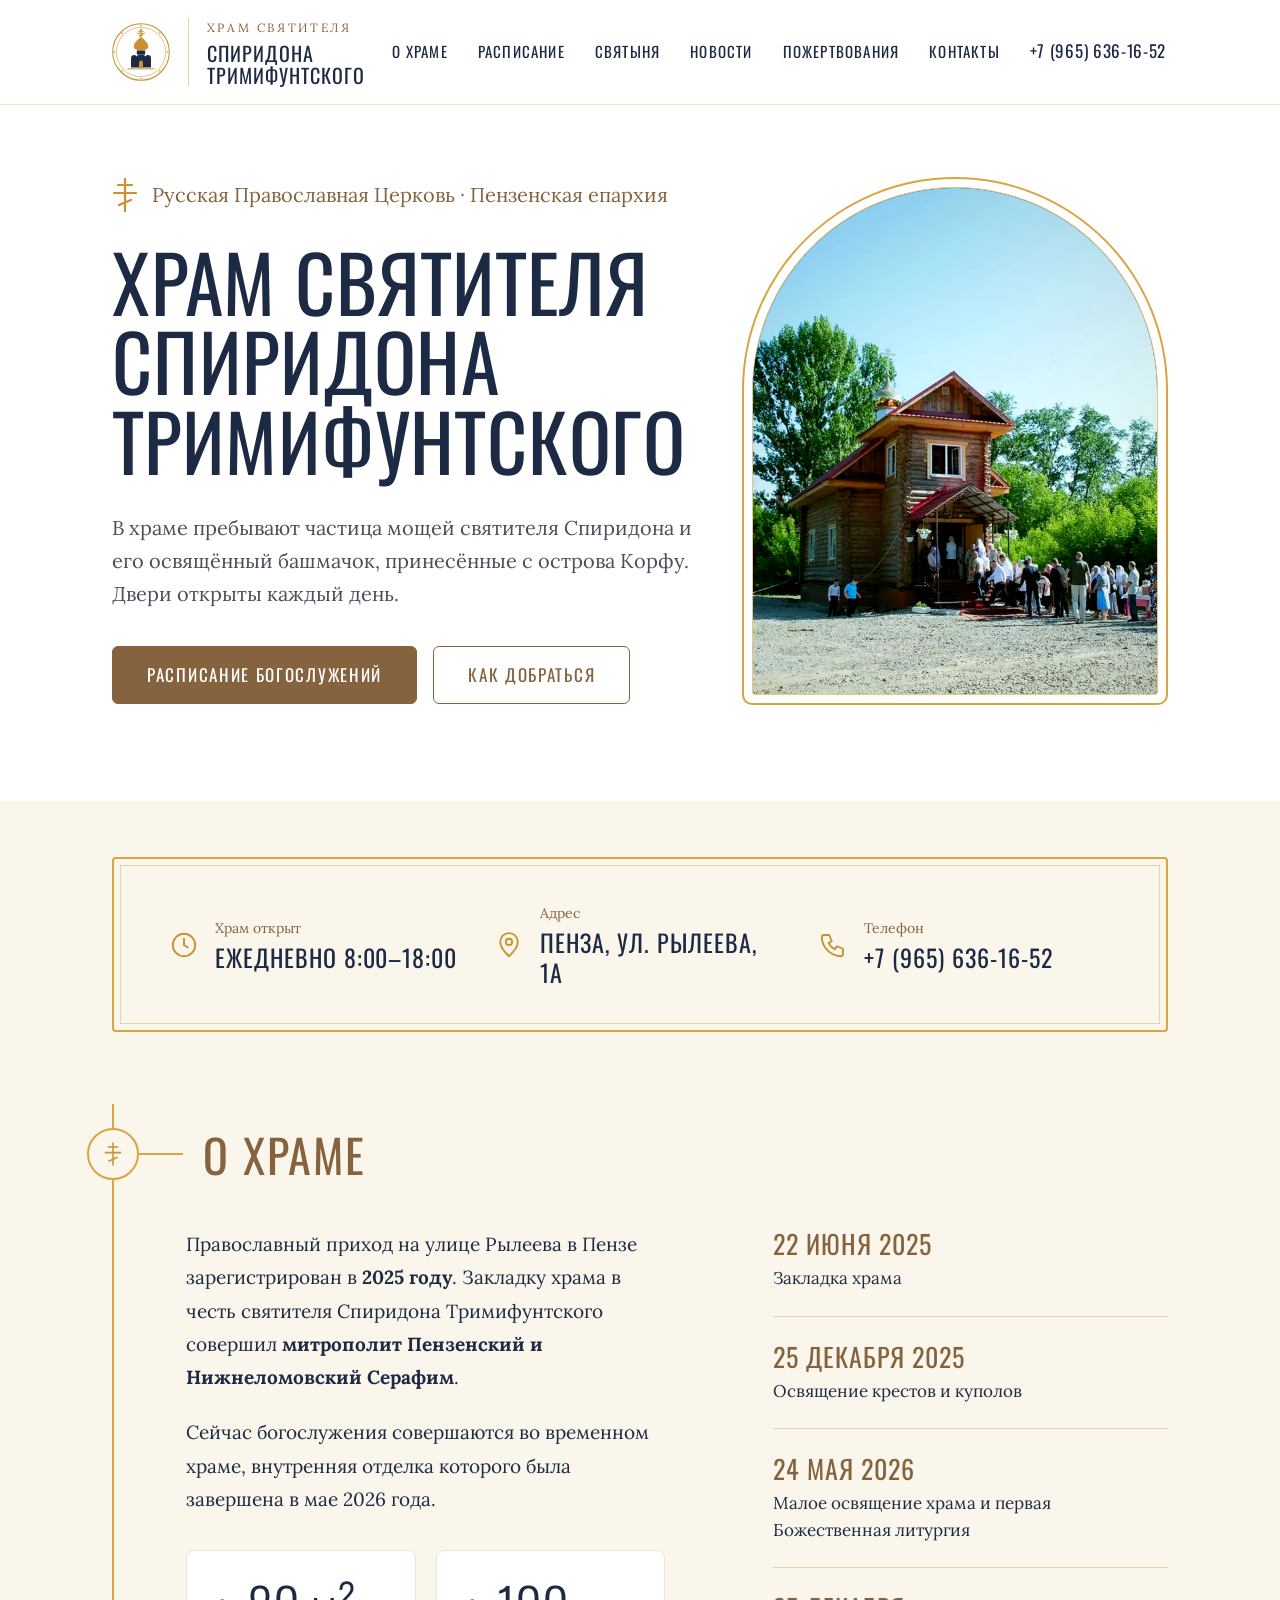
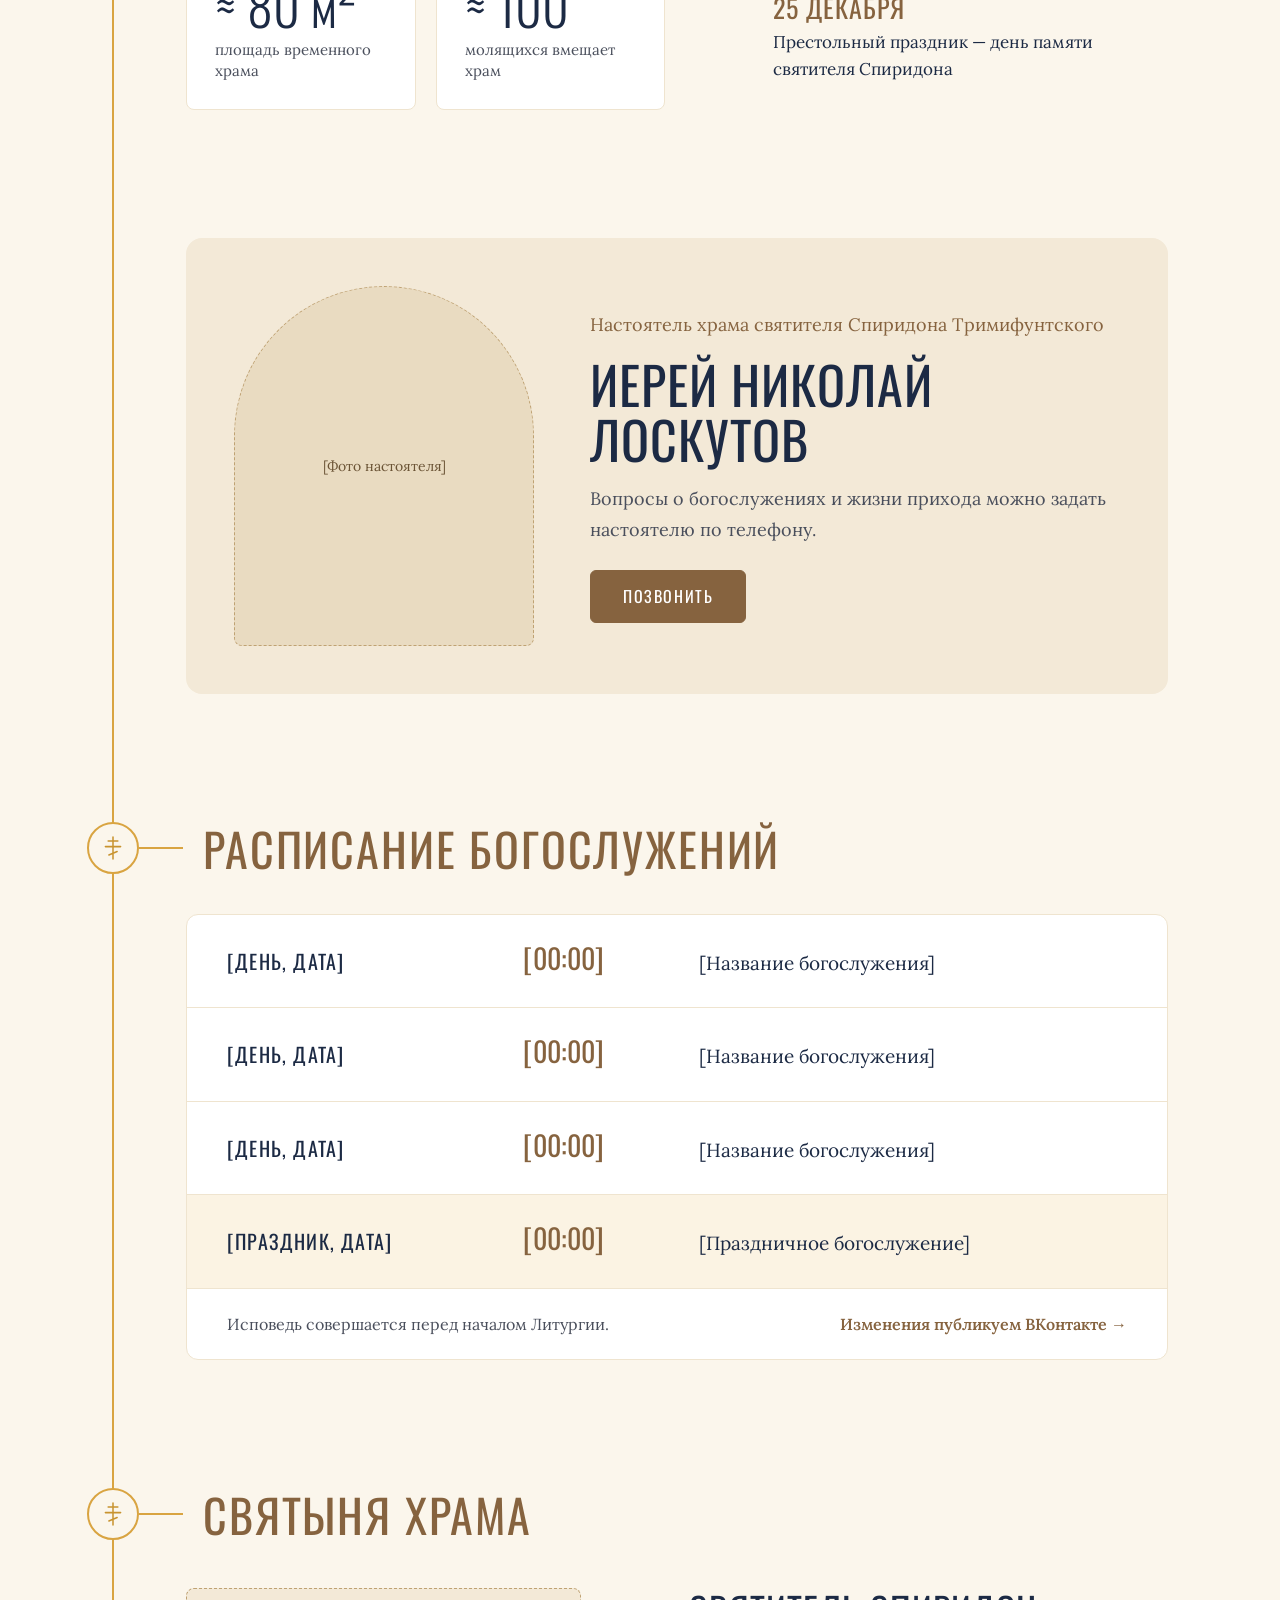
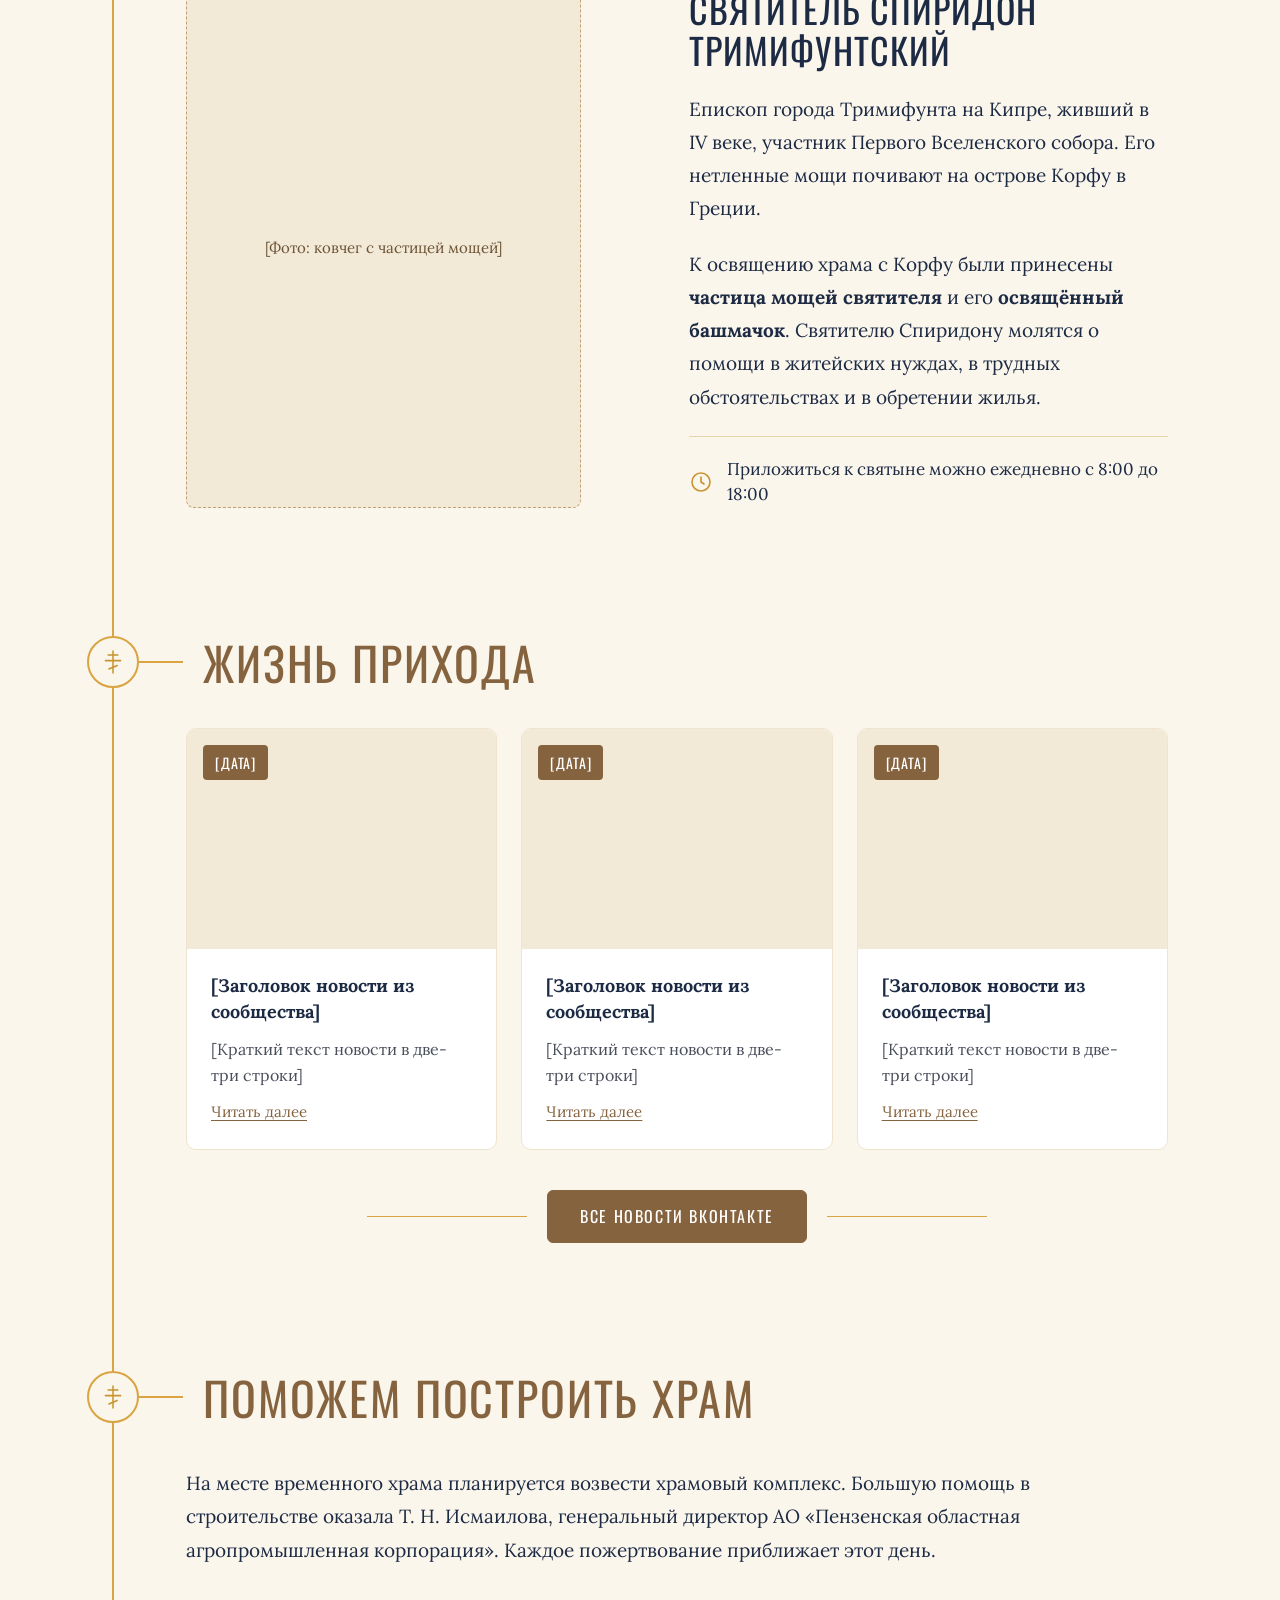
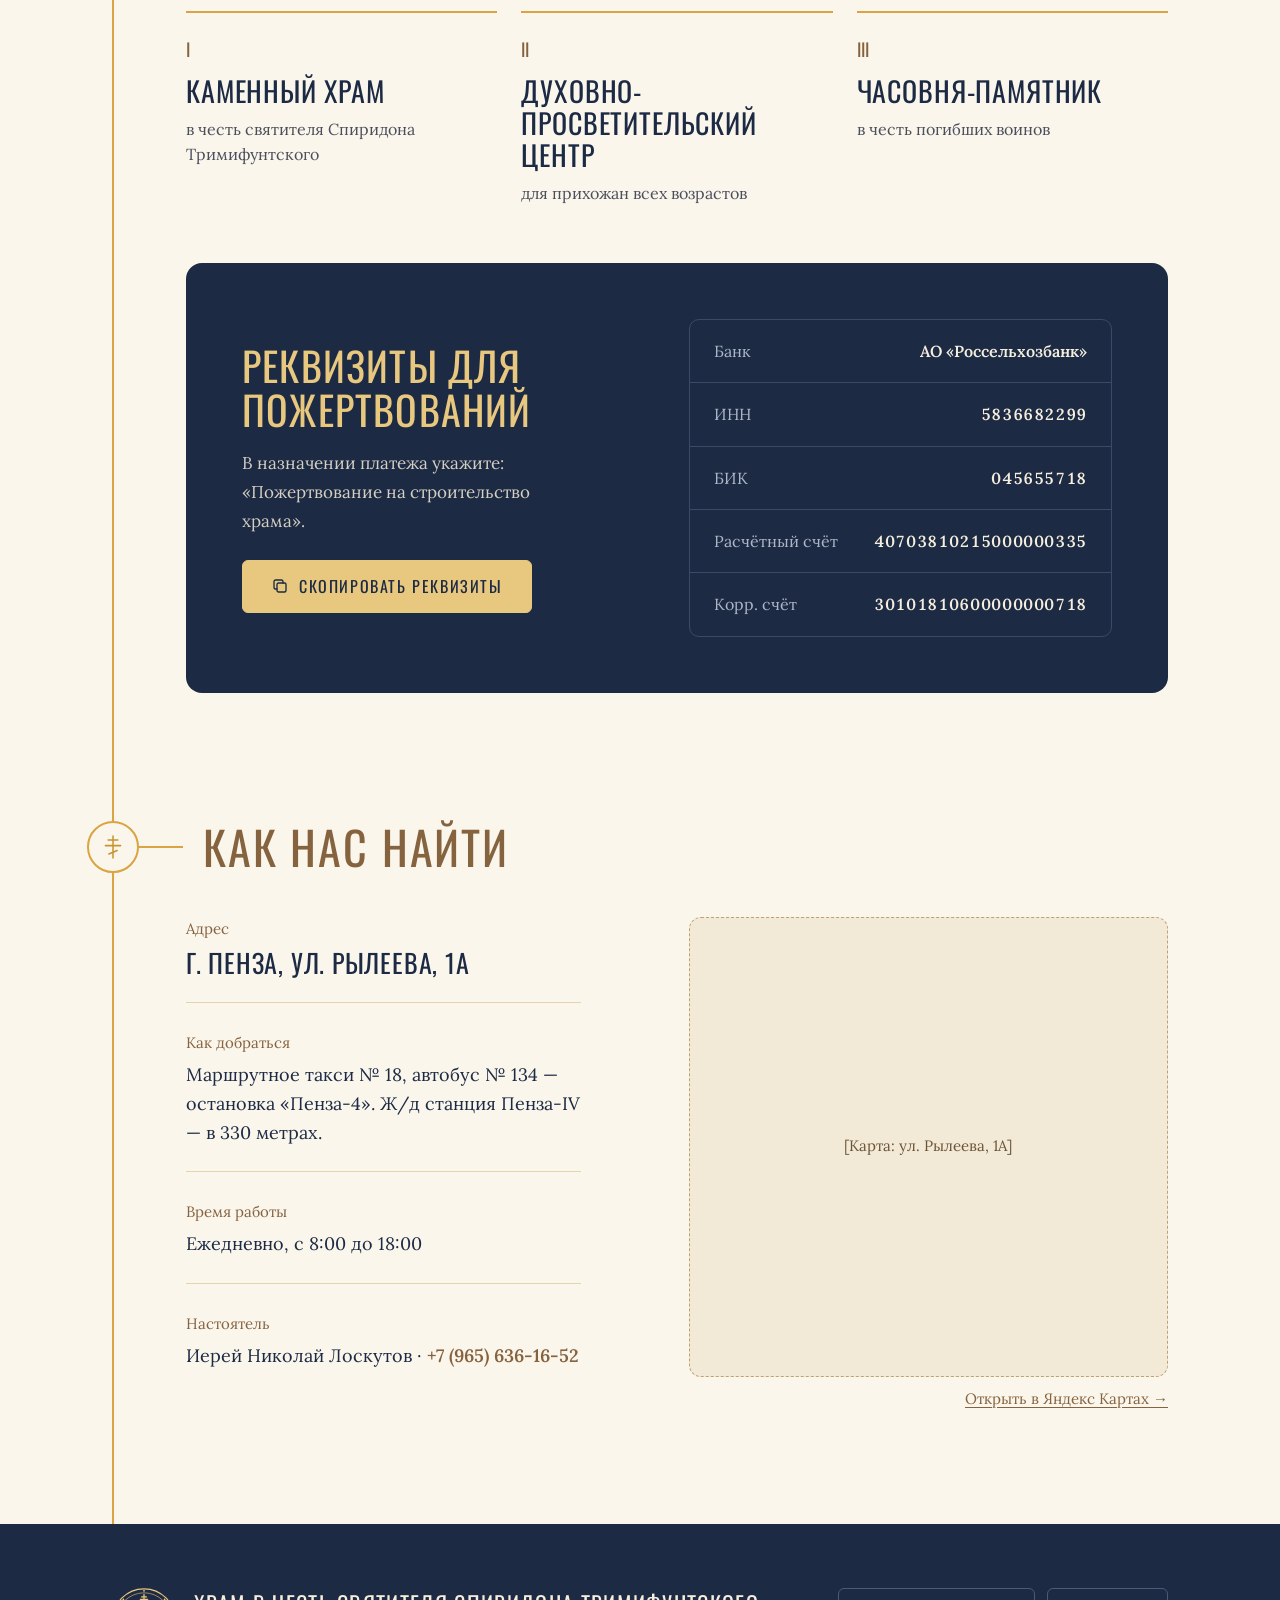
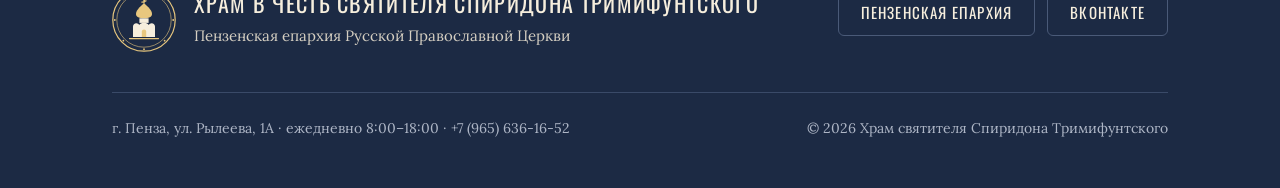
==== commit 287c392f: "Фото первого экрана: новая цветокоррекция, 2x разрешение, убран провод над деревьями Co-Authored-By:" ====
--- a/index.html
+++ b/index.html
@@ -132,7 +132,7 @@
           <div class="arch__inner">
             <picture>
               <source srcset="images/hero.webp" type="image/webp">
-              <img class="arch__img" src="images/hero.jpg" width="627" height="760" fetchpriority="high" decoding="async"
+              <img class="arch__img" src="images/hero.jpg" width="1254" height="1520" fetchpriority="high" decoding="async"
                    alt="Временный деревянный храм святителя Спиридона Тримифунтского в Пензе; прихожане у крыльца после богослужения">
             </picture>
           </div>
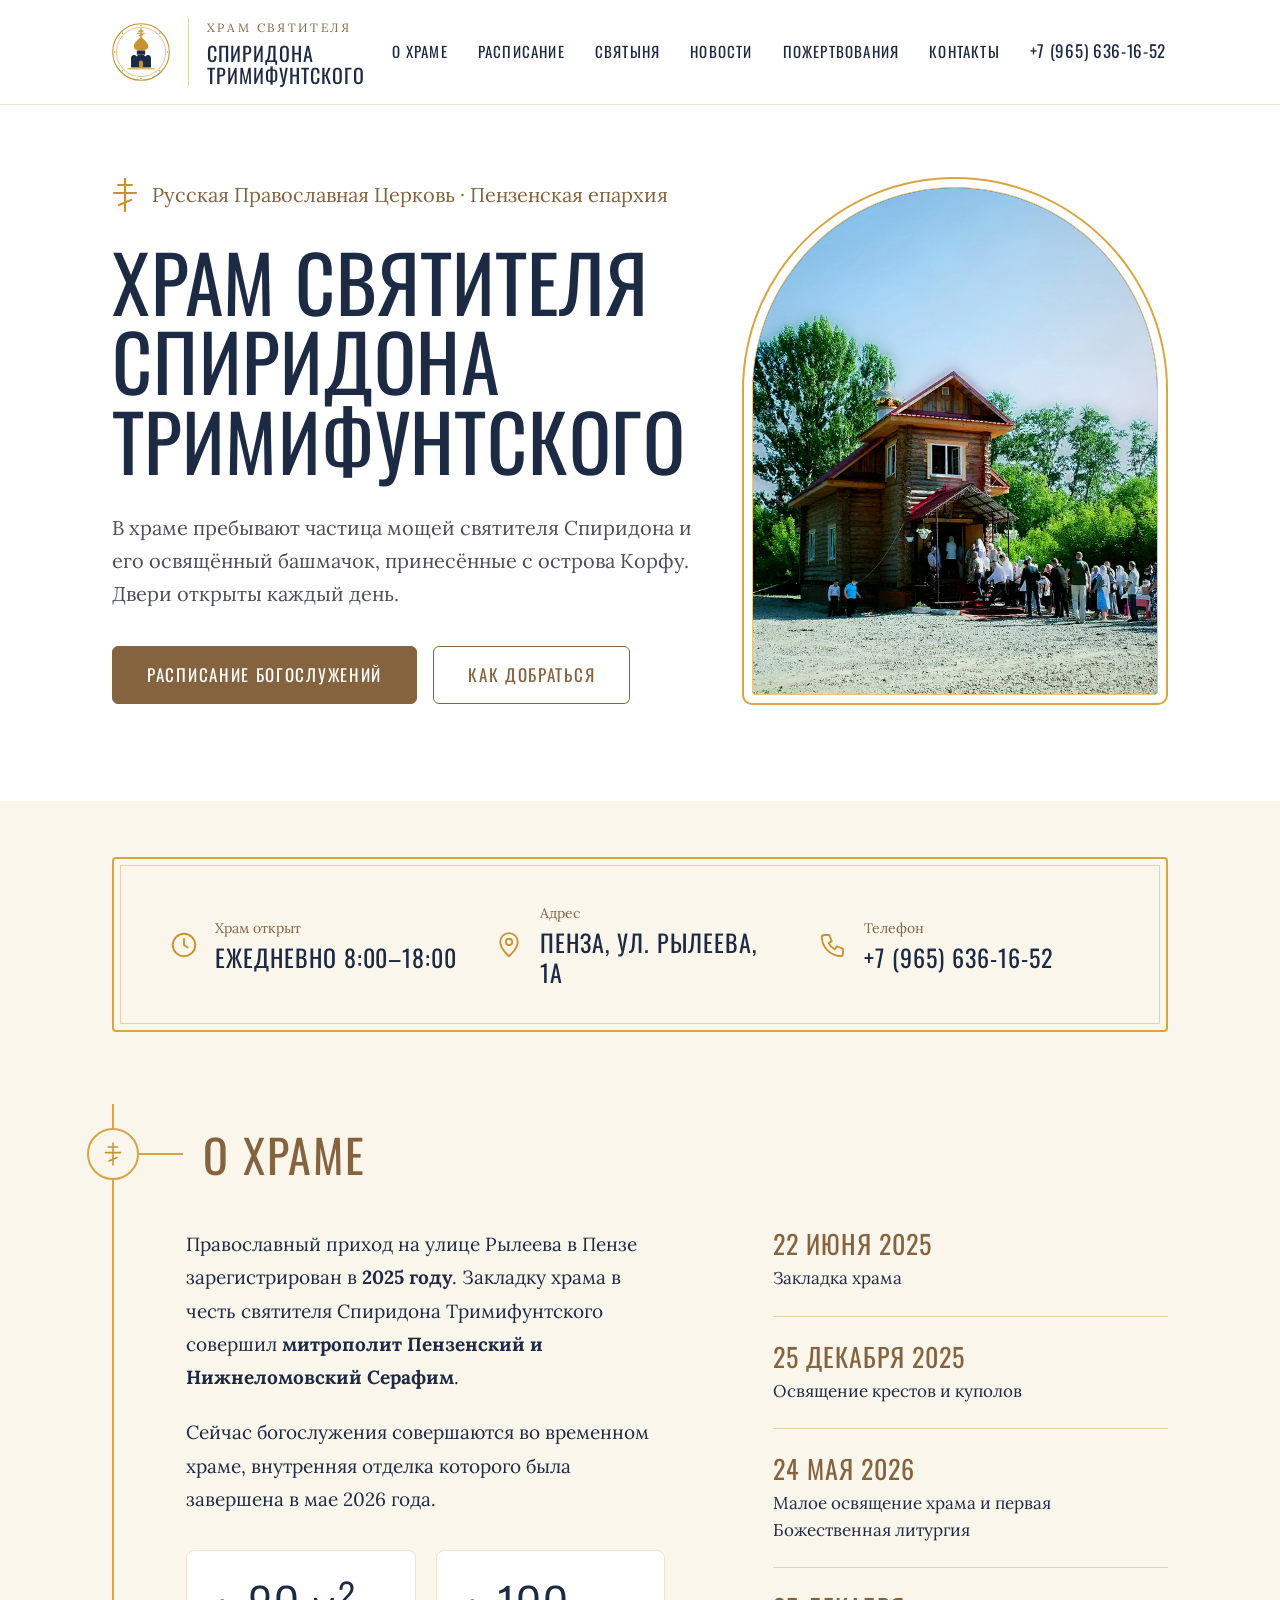
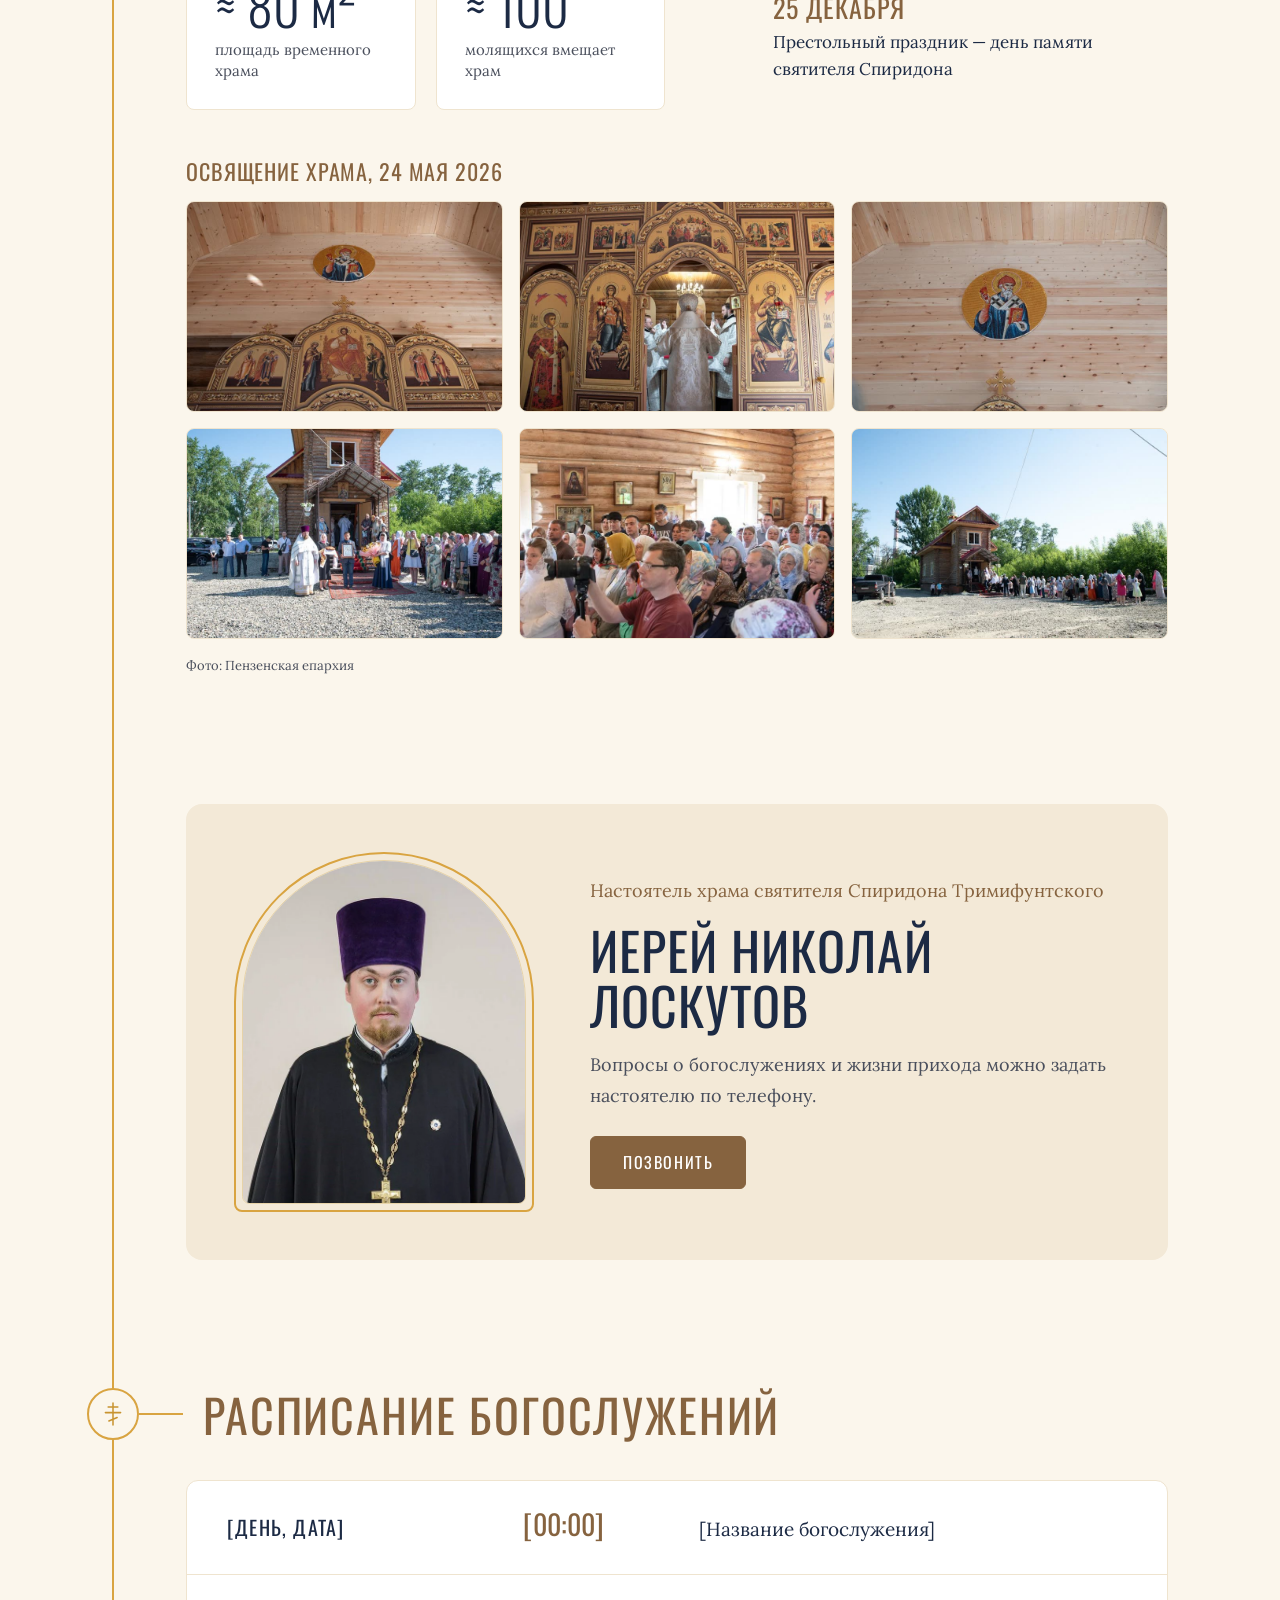
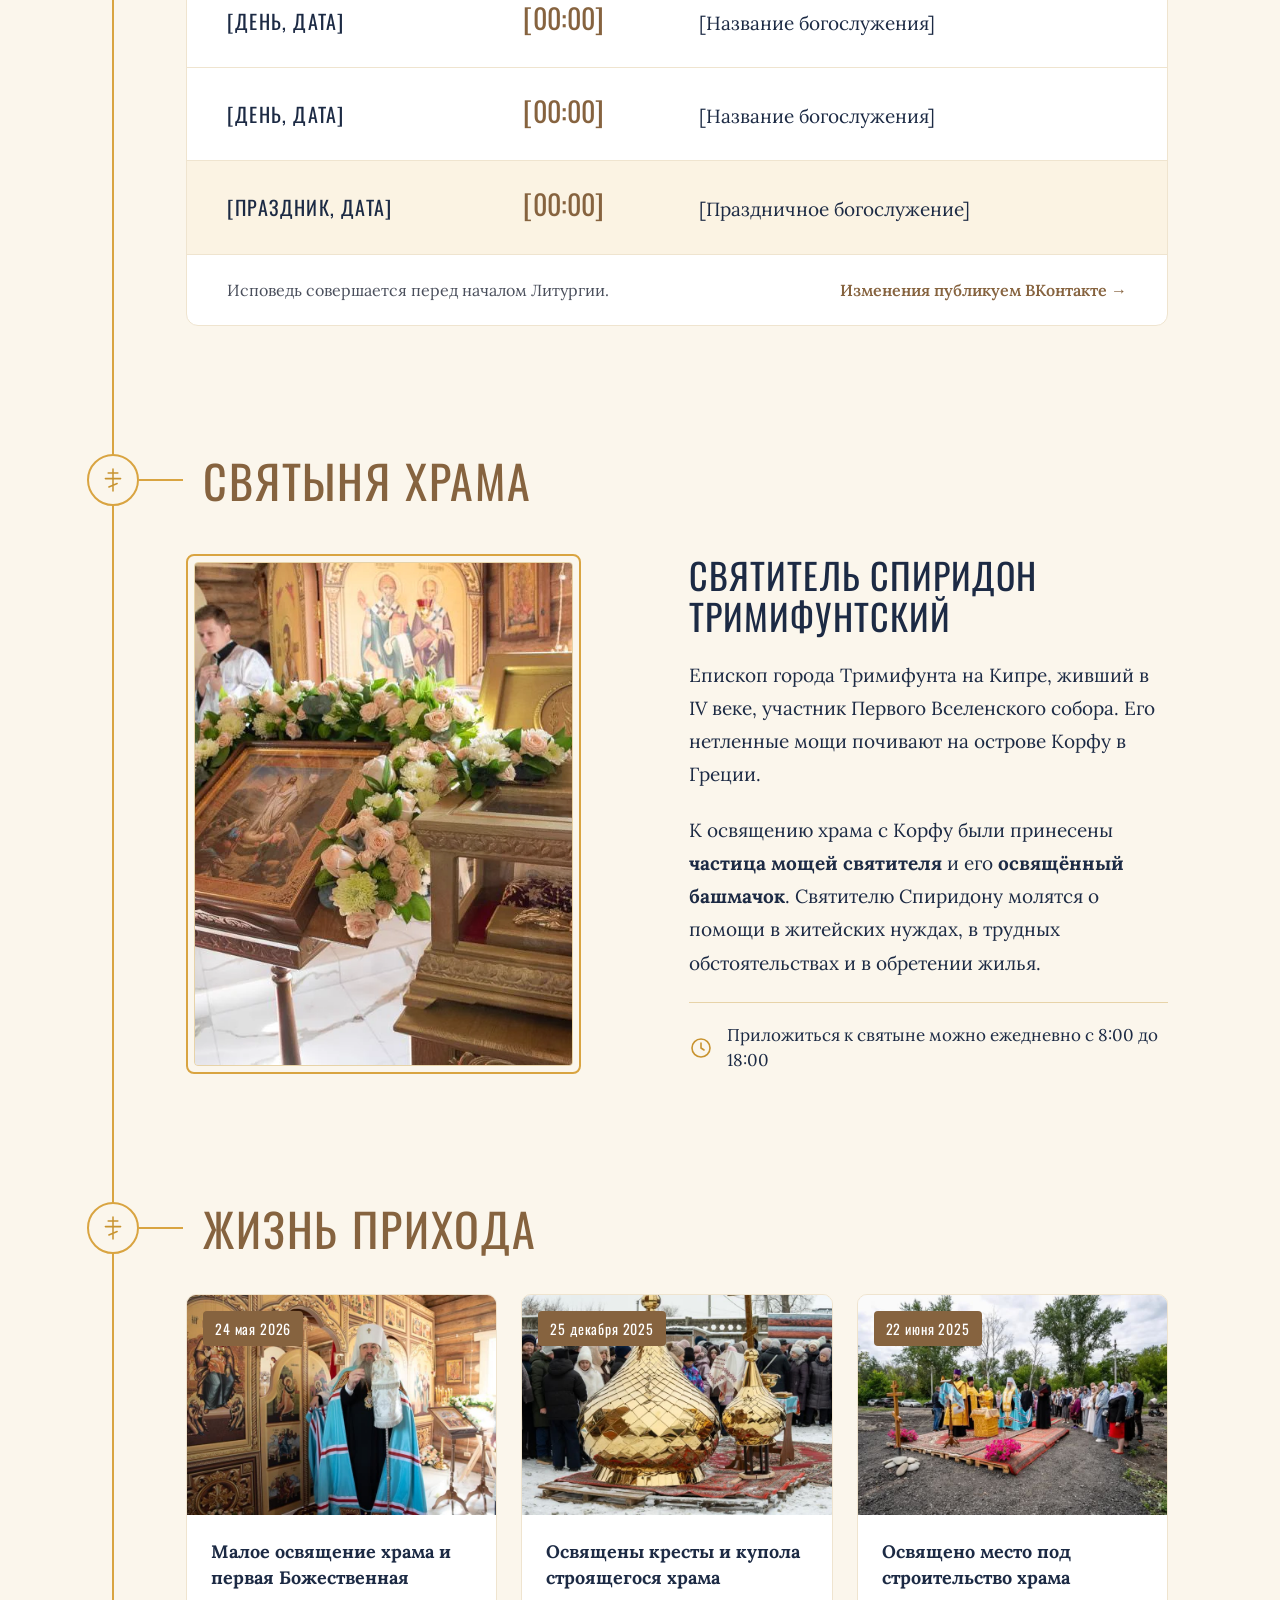
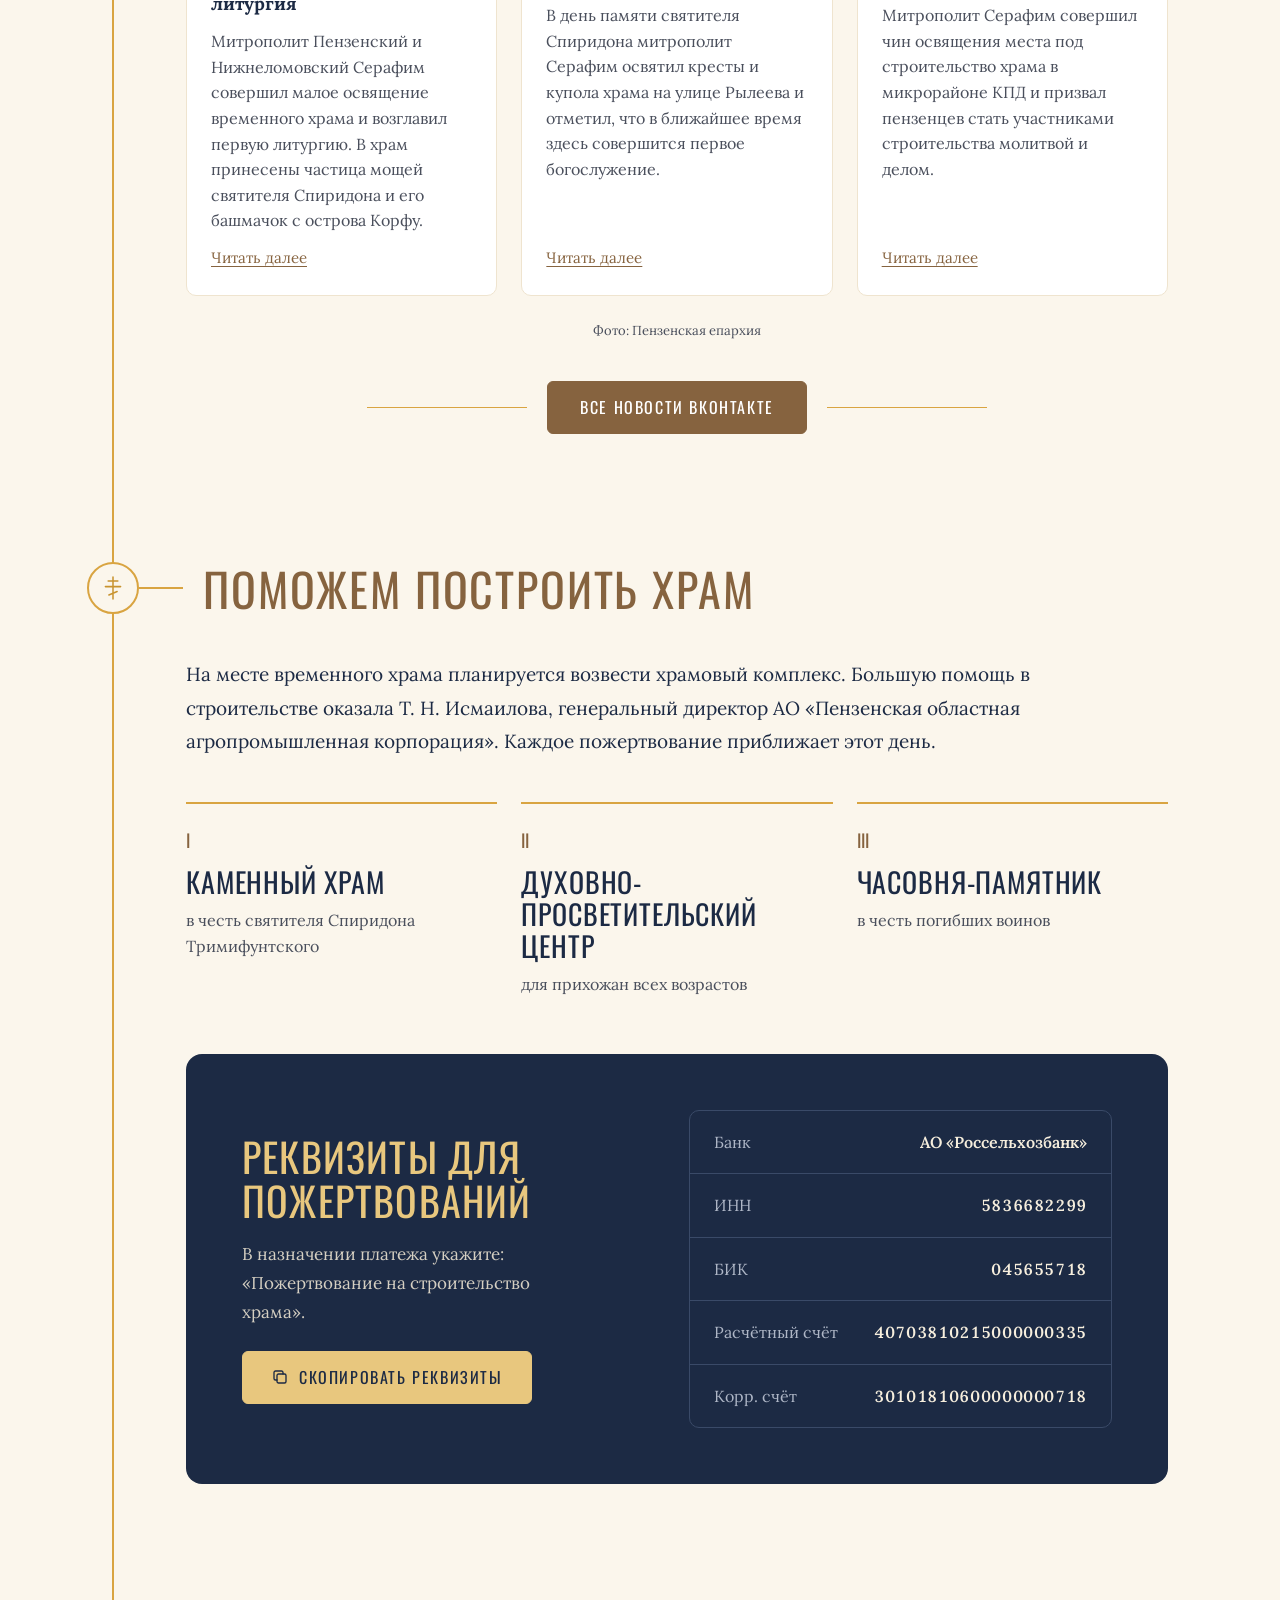
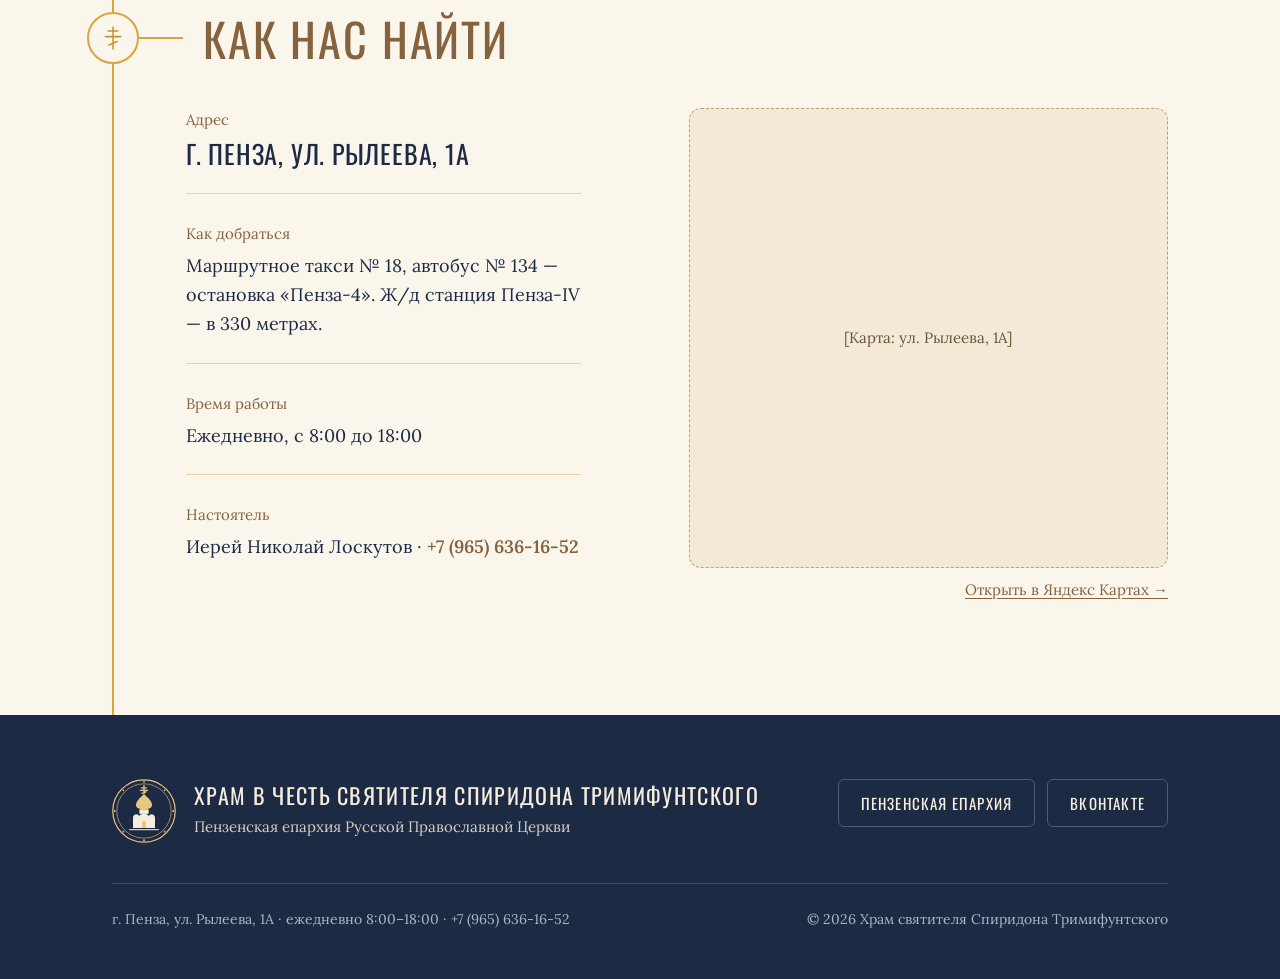
==== commit eaaf1cba: "Фото с сайта епархии: портрет настоятеля, ковчег с мощами, галерея освящения, реальные новости - ima" ====
--- a/index.html
+++ b/index.html
@@ -190,11 +190,30 @@
             <li class="timeline__item"><span class="timeline__date">25 декабря</span><span class="timeline__text">Престольный праздник — день памяти святителя Спиридона</span></li>
           </ol>
         </div>
+        <div class="about__gallery">
+          <h3 class="about__gallery-title">Освящение храма, 24 мая 2026</h3>
+          <ul class="gallery">
+            <li class="gallery__item"><img src="images/gallery-01.jpg" width="800" height="534" loading="lazy" decoding="async" alt="Мозаичный образ святителя Спиридона под сводом храма и верх иконостаса"></li>
+            <li class="gallery__item"><img src="images/gallery-02.jpg" width="800" height="534" loading="lazy" decoding="async" alt="Иконостас временного храма во время богослужения"></li>
+            <li class="gallery__item"><img src="images/gallery-03.jpg" width="800" height="534" loading="lazy" decoding="async" alt="Мозаичная икона святителя Спиридона на деревянной стене храма"></li>
+            <li class="gallery__item"><img src="images/gallery-04.jpg" width="800" height="534" loading="lazy" decoding="async" alt="Прихожане у крыльца храма встречают митрополита"></li>
+            <li class="gallery__item"><img src="images/gallery-05.jpg" width="800" height="534" loading="lazy" decoding="async" alt="Молящиеся в храме на первой литургии"></li>
+            <li class="gallery__item"><img src="images/gallery-06.jpg" width="800" height="534" loading="lazy" decoding="async" alt="Деревянный храм и прихожане на площадке перед ним"></li>
+          </ul>
+          <p class="photo-credit">Фото: Пензенская епархия</p>
+        </div>
       </section>
 
       <!-- Настоятель -->
       <section class="priest" aria-labelledby="priest-title">
-        <div class="priest__photo placeholder placeholder--arch" role="img" aria-label="Фото настоятеля: ожидается">[Фото настоятеля]</div>
+        <div class="priest__photo photo-arch">
+          <div class="photo-arch__inner">
+            <picture>
+              <source srcset="images/priest.webp" type="image/webp">
+              <img src="images/priest.jpg" width="600" height="720" loading="lazy" decoding="async" alt="Иерей Николай Лоскутов, настоятель храма святителя Спиридона Тримифунтского">
+            </picture>
+          </div>
+        </div>
         <div class="priest__body">
           <p class="priest__eyebrow">Настоятель храма святителя Спиридона Тримифунтского</p>
           <h3 id="priest-title" class="priest__name">Иерей Николай Лоскутов</h3>
@@ -236,7 +255,15 @@
           <h2 id="saint-title" class="section__title">Святыня <span class="hide-mobile">храма</span></h2>
         </div>
         <div class="saint">
-          <div class="saint__photo placeholder" role="img" aria-label="Фото ковчега с частицей мощей: ожидается">[Фото: ковчег с частицей мощей]</div>
+          <figure class="saint__photo photo-frame">
+            <div class="photo-frame__inner">
+              <picture>
+                <source srcset="images/saint.webp" type="image/webp">
+                <img src="images/saint.jpg" width="1000" height="667" loading="lazy" decoding="async" alt="Ковчег с частицей мощей святителя Спиридона и иконы, украшенные цветами, в день освящения храма">
+              </picture>
+            </div>
+            <figcaption class="visually-hidden">Святыни в храме в день малого освящения, 24 мая 2026. Фото: Пензенская епархия</figcaption>
+          </figure>
           <div class="saint__body">
             <h3 class="saint__title">Святитель Спиридон Тримифунтский</h3>
             <p>Епископ города Тримифунта на Кипре, живший в IV веке, участник Первого Вселенского собора. Его нетленные мощи почивают на острове Корфу в Греции.</p>
@@ -258,30 +285,31 @@
         </div>
         <div class="news-grid js-news-grid">
           <article class="news-card">
-            <div class="news-card__media"><span class="news-card__date">[ДАТА]</span></div>
+            <div class="news-card__media"><img class="news-card__img" src="images/news-2026-05-24.jpg" width="800" height="534" loading="lazy" decoding="async" alt="Митрополит Серафим с ковчегом в новом храме"><span class="news-card__date">24 мая 2026</span></div>
             <div class="news-card__body">
-              <h3 class="news-card__title">[Заголовок новости из сообщества]</h3>
-              <p class="news-card__text">[Краткий текст новости в две-три строки]</p>
-              <a href="https://vk.ru/hramspiridonapnz" class="news-card__link" target="_blank" rel="noopener">Читать далее</a>
+              <h3 class="news-card__title">Малое освящение храма и первая Божественная литургия</h3>
+              <p class="news-card__text">Митрополит Пензенский и Нижнеломовский Серафим совершил малое освящение временного храма и возглавил первую литургию. В храм принесены частица мощей святителя Спиридона и его башмачок с острова Корфу.</p>
+              <a href="https://eparkhiya.ru/?p=437861" class="news-card__link" target="_blank" rel="noopener">Читать далее</a>
             </div>
           </article>
           <article class="news-card">
-            <div class="news-card__media"><span class="news-card__date">[ДАТА]</span></div>
+            <div class="news-card__media"><img class="news-card__img" src="images/news-2025-12-25.jpg" width="800" height="534" loading="lazy" decoding="async" alt="Золотые купола храма перед освящением"><span class="news-card__date">25 декабря 2025</span></div>
             <div class="news-card__body">
-              <h3 class="news-card__title">[Заголовок новости из сообщества]</h3>
-              <p class="news-card__text">[Краткий текст новости в две-три строки]</p>
-              <a href="https://vk.ru/hramspiridonapnz" class="news-card__link" target="_blank" rel="noopener">Читать далее</a>
+              <h3 class="news-card__title">Освящены кресты и купола строящегося храма</h3>
+              <p class="news-card__text">В день памяти святителя Спиридона митрополит Серафим освятил кресты и купола храма на улице Рылеева и отметил, что в ближайшее время здесь совершится первое богослужение.</p>
+              <a href="https://eparkhiya.ru/?p=422006" class="news-card__link" target="_blank" rel="noopener">Читать далее</a>
             </div>
           </article>
           <article class="news-card news-card--third">
-            <div class="news-card__media"><span class="news-card__date">[ДАТА]</span></div>
+            <div class="news-card__media"><img class="news-card__img" src="images/news-2025-06-22.jpg" width="800" height="534" loading="lazy" decoding="async" alt="Чин освящения места под строительство храма"><span class="news-card__date">22 июня 2025</span></div>
             <div class="news-card__body">
-              <h3 class="news-card__title">[Заголовок новости из сообщества]</h3>
-              <p class="news-card__text">[Краткий текст новости в две-три строки]</p>
-              <a href="https://vk.ru/hramspiridonapnz" class="news-card__link" target="_blank" rel="noopener">Читать далее</a>
+              <h3 class="news-card__title">Освящено место под строительство храма</h3>
+              <p class="news-card__text">Митрополит Серафим совершил чин освящения места под строительство храма в микрорайоне КПД и призвал пензенцев стать участниками строительства молитвой и делом.</p>
+              <a href="https://eparkhiya.ru/?p=401218" class="news-card__link" target="_blank" rel="noopener">Читать далее</a>
             </div>
           </article>
         </div>
+        <p class="photo-credit news__credit">Фото: Пензенская епархия</p>
         <div class="news__more">
           <span class="news__rule" aria-hidden="true"></span>
           <a href="https://vk.ru/hramspiridonapnz" class="btn btn--primary btn--sm" target="_blank" rel="noopener">Все новости ВКонтакте</a>
--- a/styles.css
+++ b/styles.css
@@ -543,3 +543,28 @@
   .brand__name { font-size: 13px; }
   .hero__title { font-size: 34px; }
 }
+
+/* =========================================================
+   Фотографии: настоятель, святыня, галерея, подписи
+   ========================================================= */
+.photo-arch { padding: 6px; border: 2px solid var(--gold); background: transparent; overflow: hidden; }
+.photo-arch__inner { width: 100%; height: 100%; overflow: hidden; border-radius: inherit; border: 1px solid var(--line); background: var(--surface-warm); }
+.photo-arch__inner picture, .photo-frame__inner picture { display: block; width: 100%; height: 100%; }
+.photo-arch__inner img { width: 100%; height: 100%; object-fit: cover; object-position: 50% 12%; }
+figure.photo-frame { margin: 0; }
+.photo-frame { padding: 6px; border: 2px solid var(--gold); border-radius: var(--radius); background: transparent; }
+.photo-frame__inner { width: 100%; height: 100%; overflow: hidden; border-radius: 4px; border: 1px solid var(--line); background: var(--surface-warm); }
+.photo-frame__inner img { width: 100%; height: 100%; object-fit: cover; object-position: 45% 50%; }
+.about__gallery { display: flex; flex-direction: column; gap: 16px; }
+.about__gallery-title { font-size: 22px; letter-spacing: 0.04em; color: var(--bronze); line-height: 1.2; }
+.gallery { display: grid; grid-template-columns: repeat(3, minmax(0, 1fr)); gap: 16px; }
+.gallery__item { aspect-ratio: 3 / 2; overflow: hidden; border-radius: var(--radius); border: 1px solid var(--line-soft); background: var(--surface-warm); }
+.gallery__item img { width: 100%; height: 100%; object-fit: cover; transition: transform .5s ease; }
+.gallery__item:hover img { transform: scale(1.04); }
+.photo-credit { font-size: 13px; color: var(--muted); }
+.news__credit { text-align: center; margin-top: -16px; }
+@media (max-width: 767px) {
+  .gallery { grid-template-columns: repeat(2, minmax(0, 1fr)); gap: 10px; }
+  .about__gallery-title { font-size: 18px; }
+  .news__credit { margin-top: -4px; }
+}
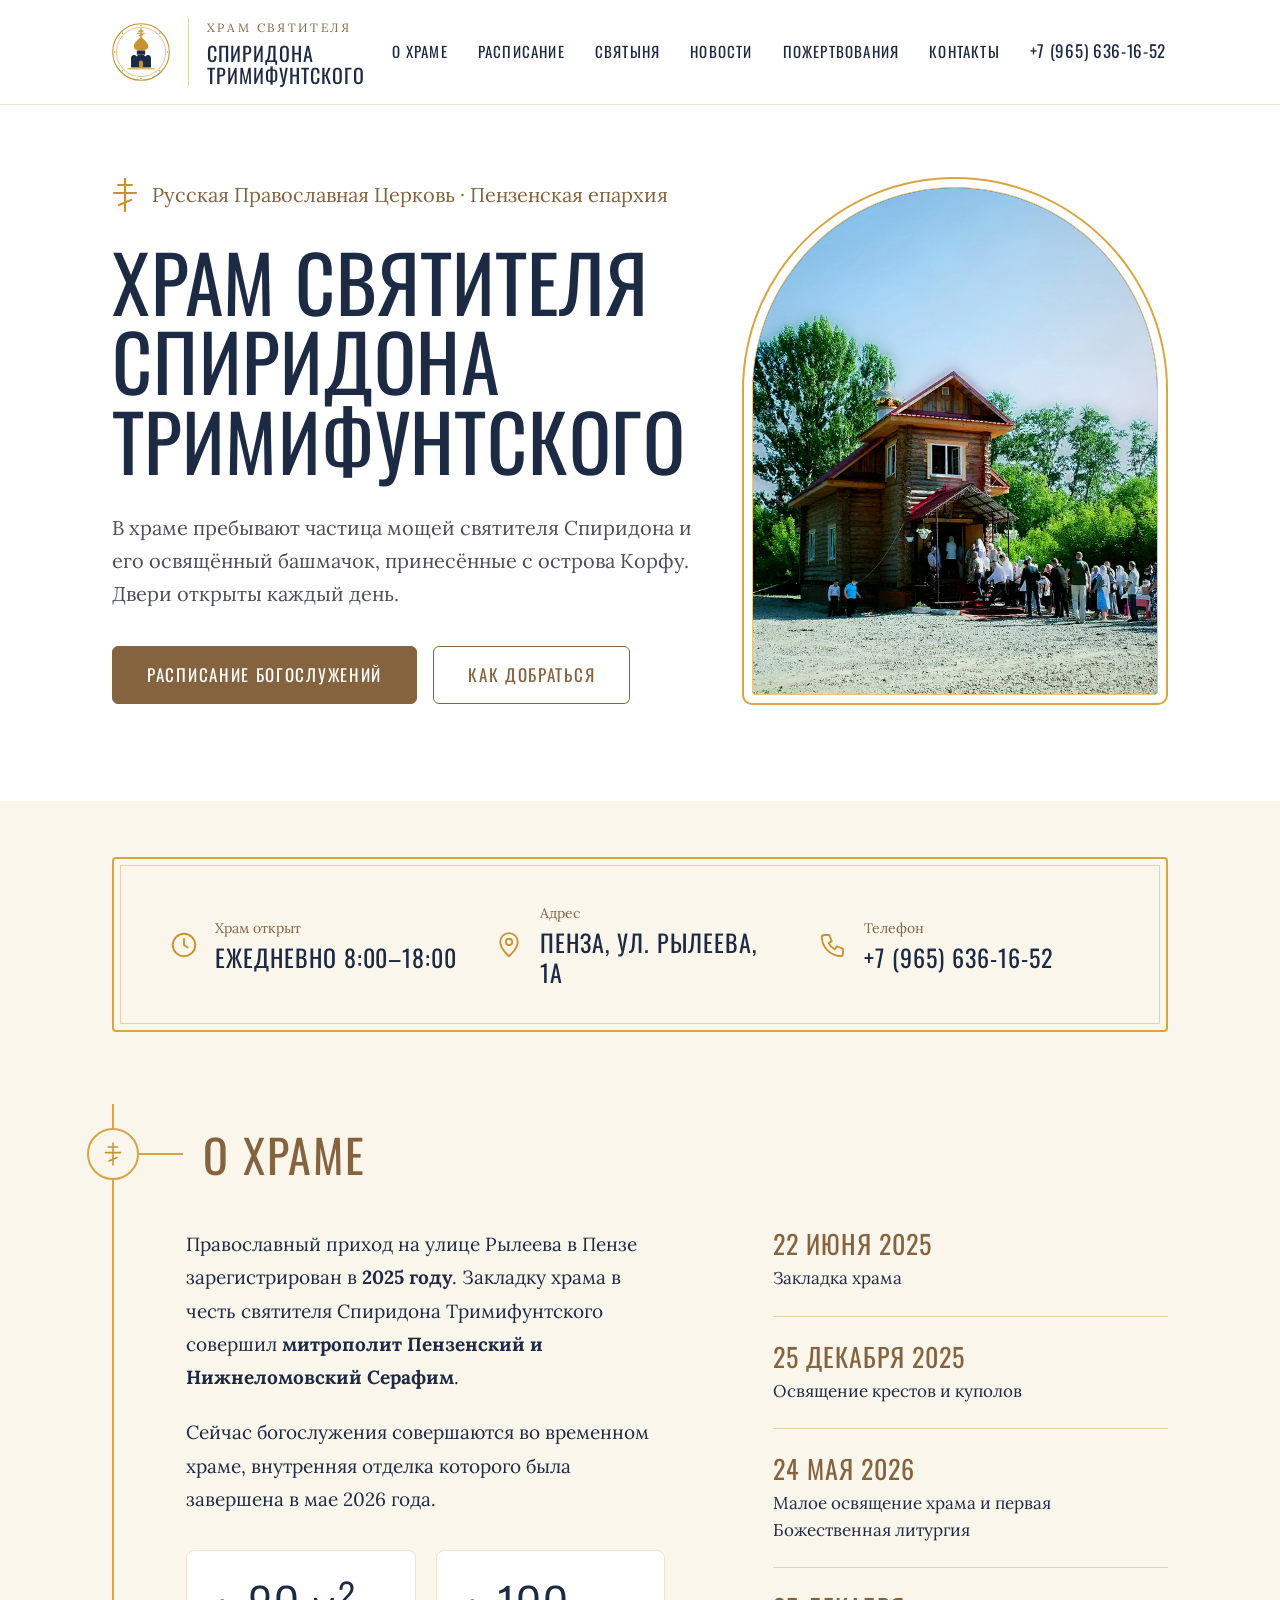
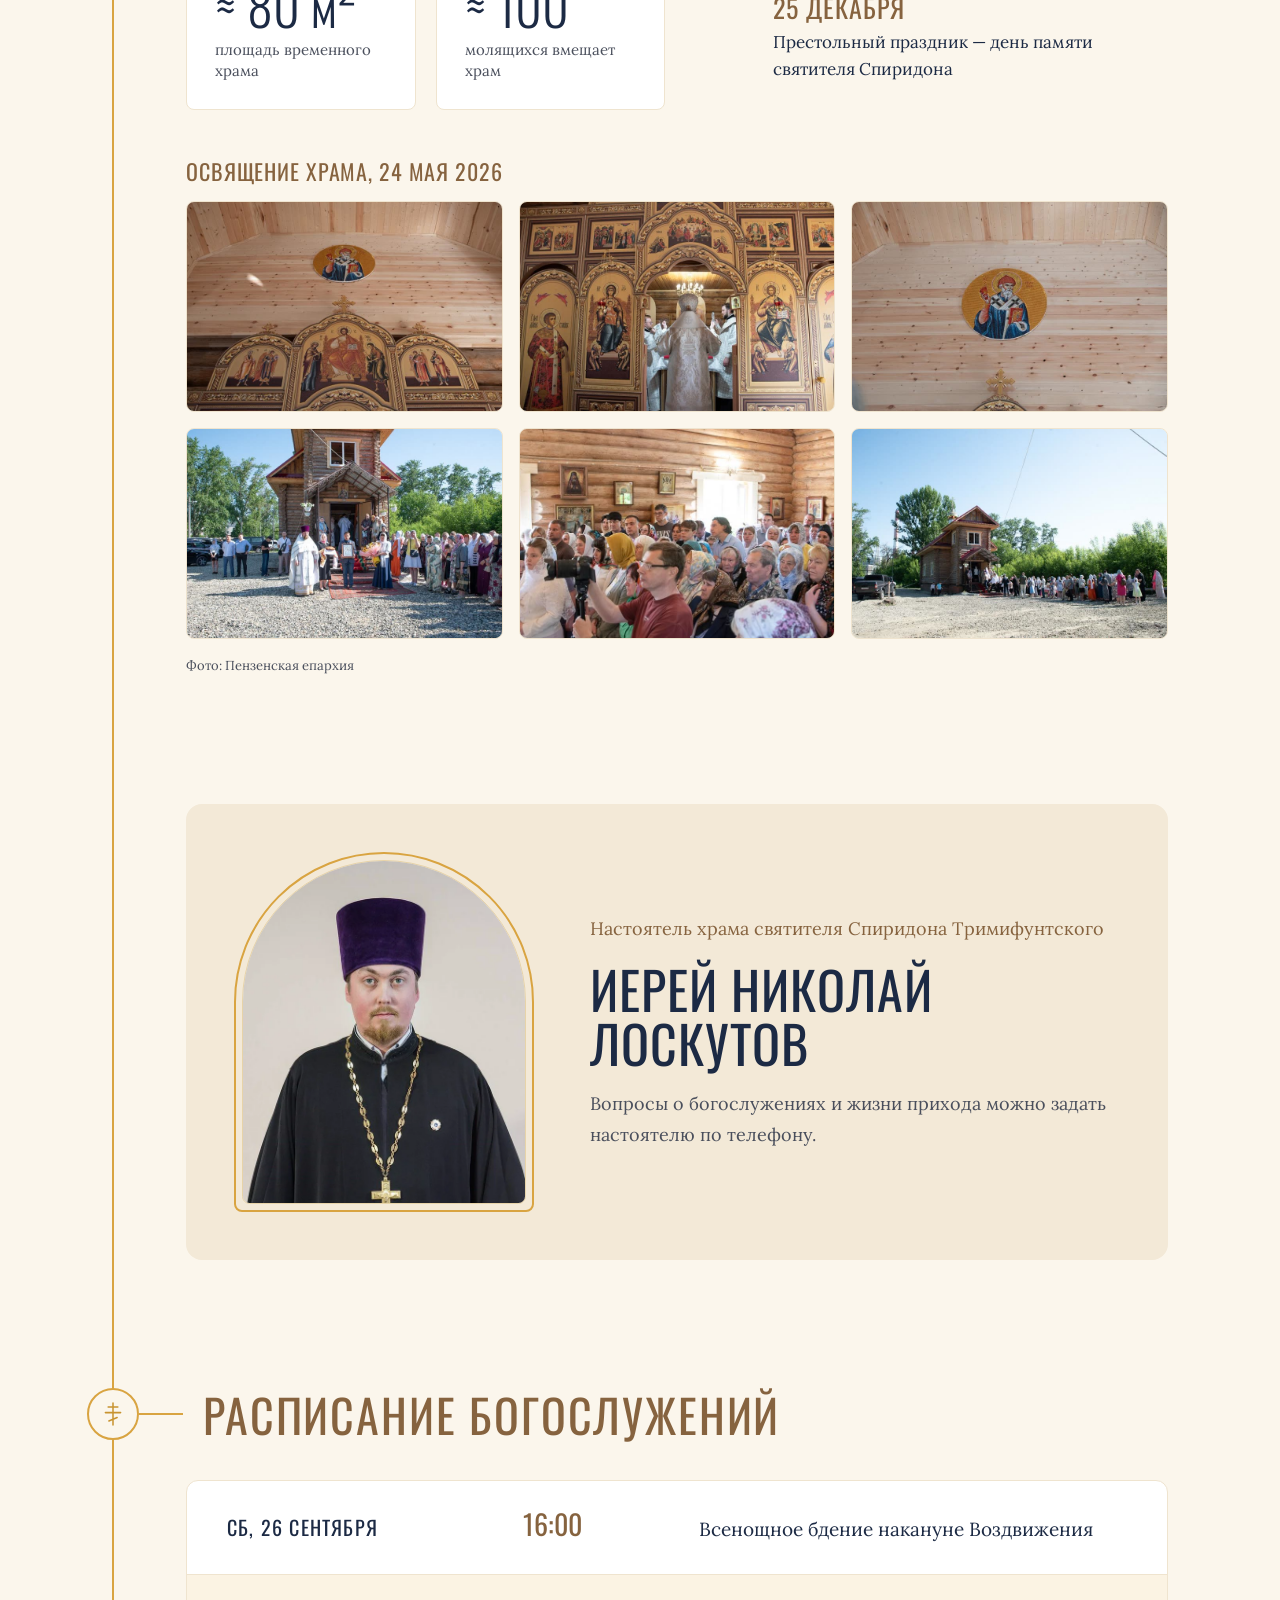
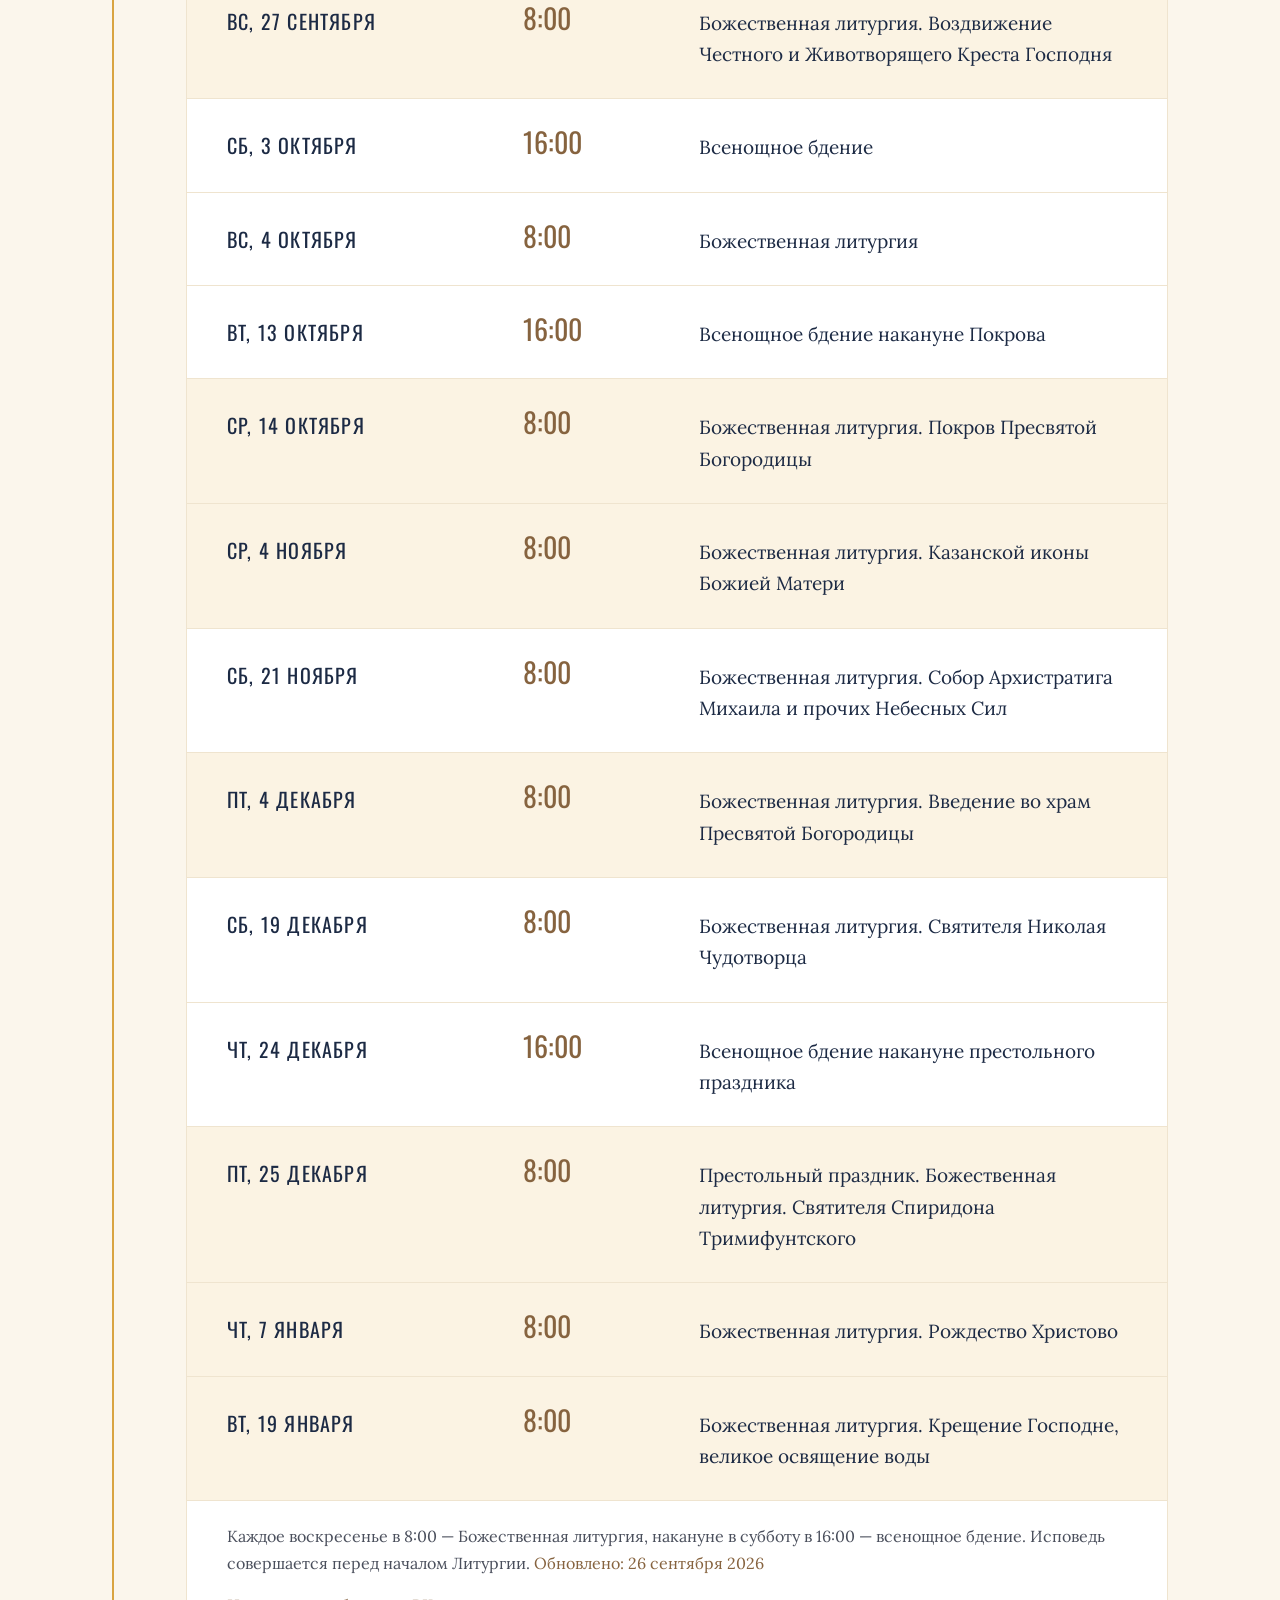
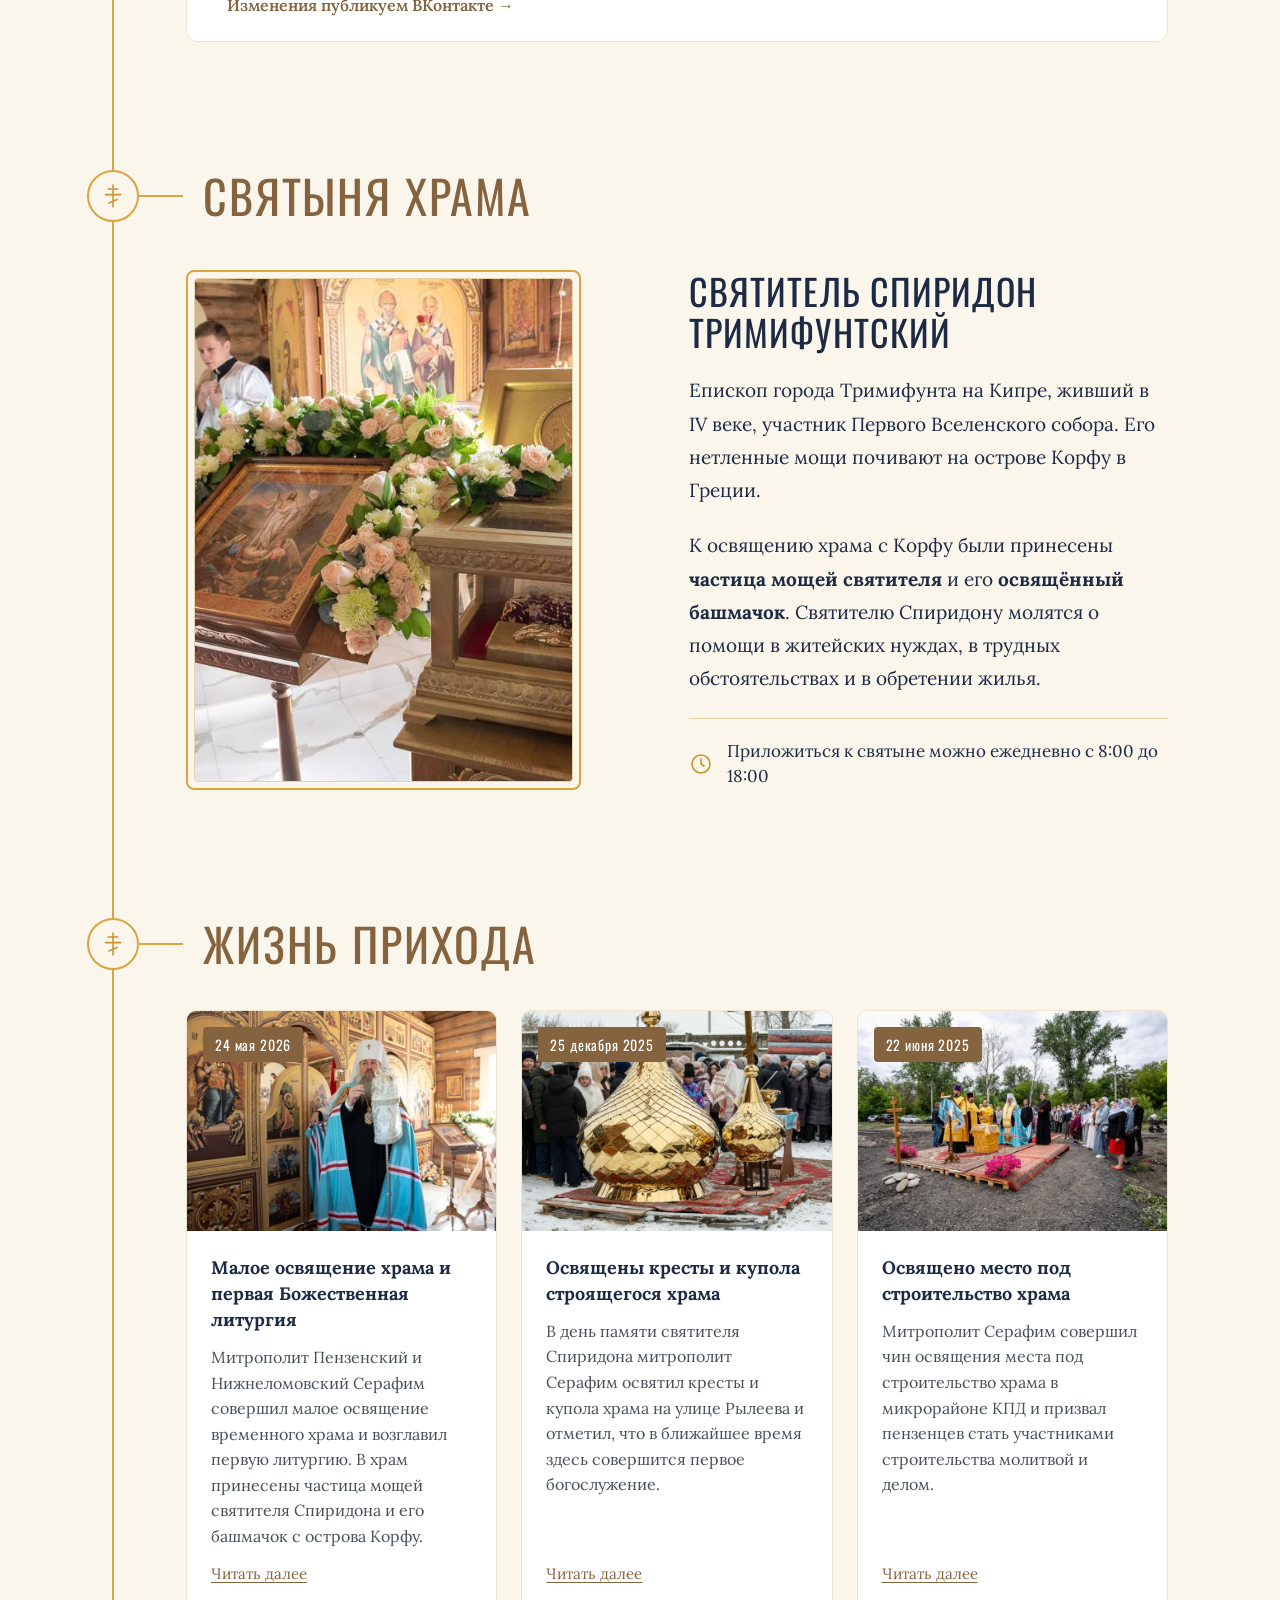
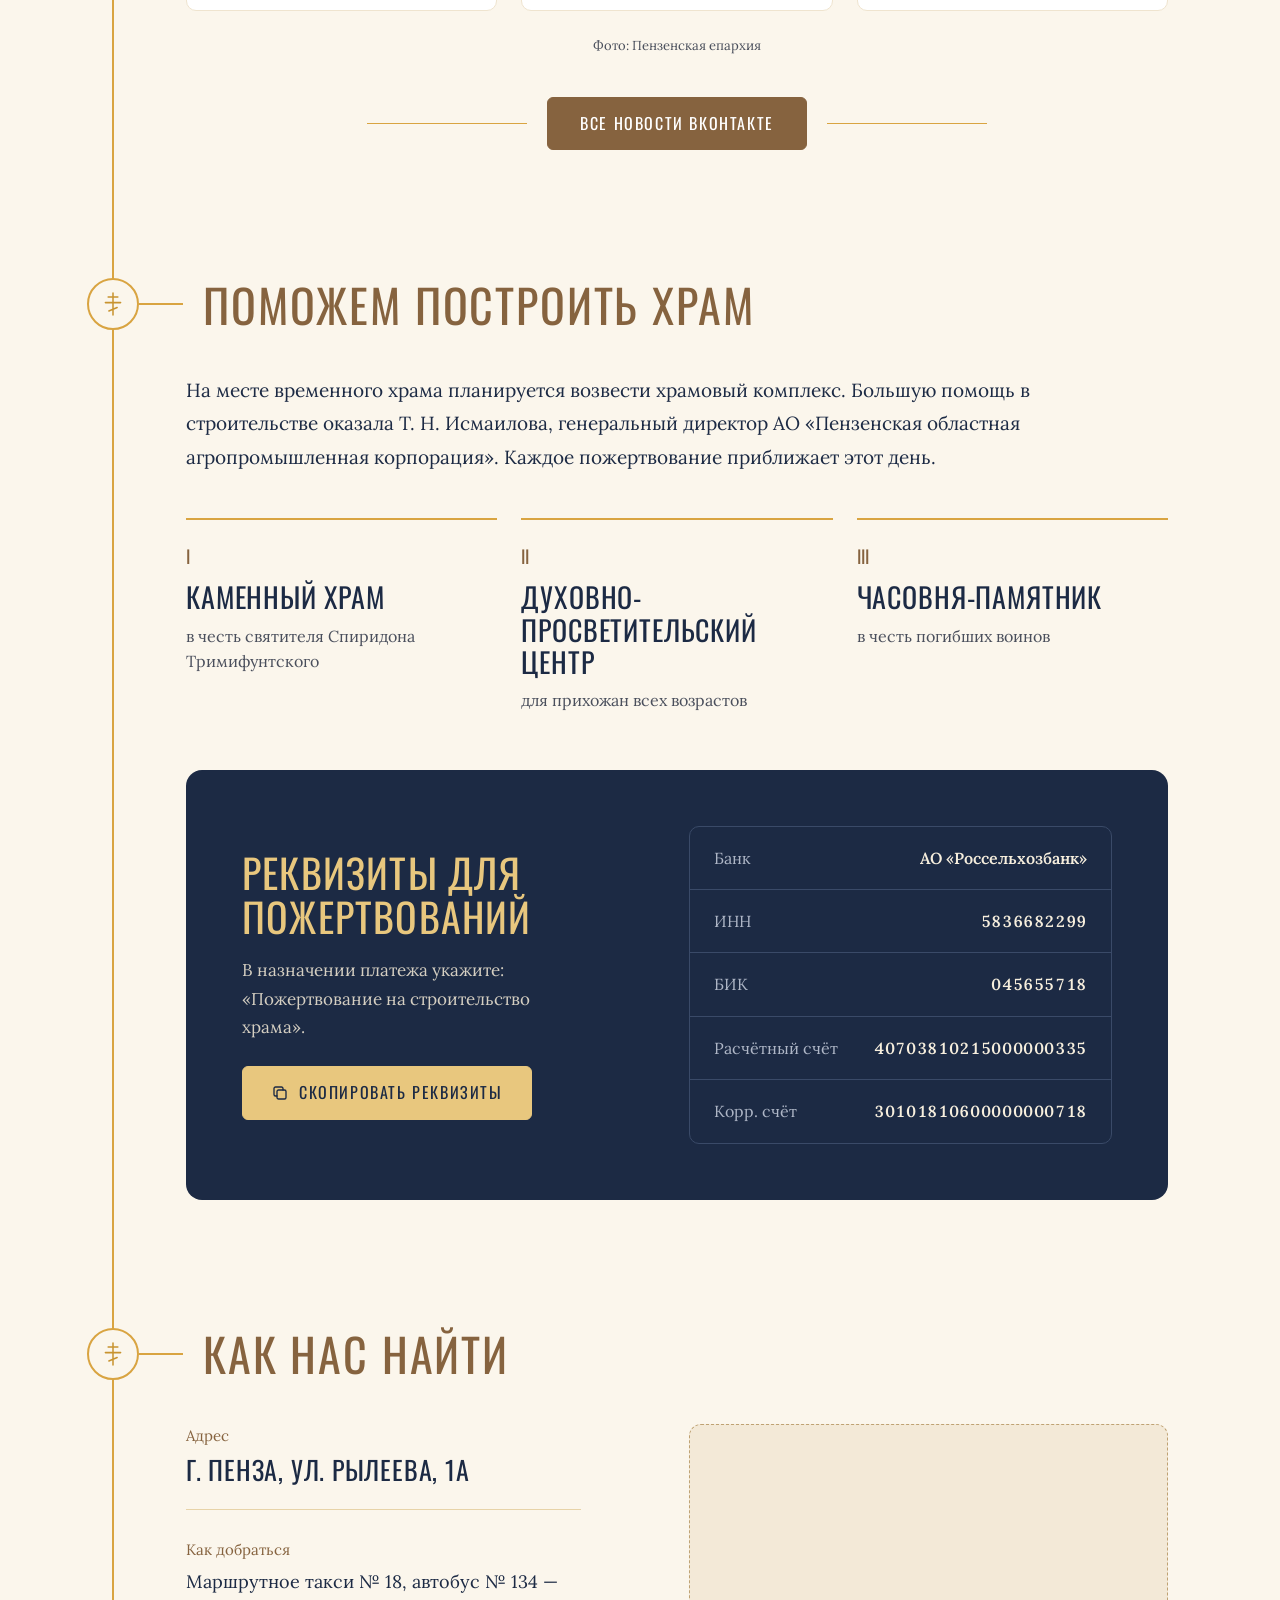
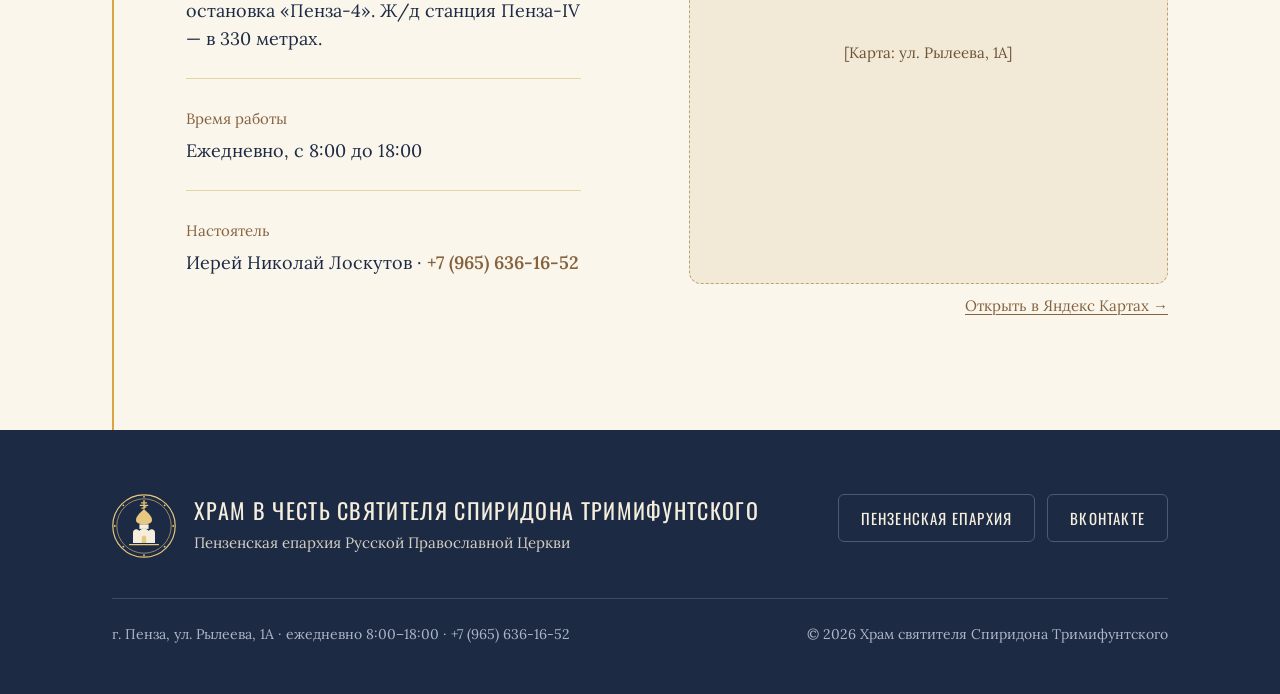
==== commit b6de661e: "Расписание богослужений на ближайшие праздники, убрана кнопка «Позвонить» Co-Authored-By: Claude Fab" ====
--- a/index.html
+++ b/index.html
@@ -218,7 +218,6 @@
           <p class="priest__eyebrow">Настоятель храма святителя Спиридона Тримифунтского</p>
           <h3 id="priest-title" class="priest__name">Иерей Николай Лоскутов</h3>
           <p class="priest__text">Вопросы о богослужениях и жизни прихода можно задать настоятелю по телефону.</p>
-          <a href="tel:+79656361652" class="btn btn--primary btn--sm">Позвонить</a>
         </div>
       </section>
 
@@ -234,14 +233,24 @@
             <caption class="visually-hidden">Расписание богослужений</caption>
             <thead class="visually-hidden"><tr><th scope="col">День</th><th scope="col">Время</th><th scope="col">Богослужение</th></tr></thead>
             <tbody class="js-schedule-body">
-              <tr class="schedule__row"><th scope="row" class="schedule__day">[День, дата]</th><td class="schedule__time">[00:00]</td><td class="schedule__title">[Название богослужения]</td></tr>
-              <tr class="schedule__row"><th scope="row" class="schedule__day">[День, дата]</th><td class="schedule__time">[00:00]</td><td class="schedule__title">[Название богослужения]</td></tr>
-              <tr class="schedule__row"><th scope="row" class="schedule__day">[День, дата]</th><td class="schedule__time">[00:00]</td><td class="schedule__title">[Название богослужения]</td></tr>
-              <tr class="schedule__row schedule__row--holiday"><th scope="row" class="schedule__day">[Праздник, дата]</th><td class="schedule__time">[00:00]</td><td class="schedule__title">[Праздничное богослужение]</td></tr>
+              <tr class="schedule__row"><th scope="row" class="schedule__day">Сб, 26 сентября</th><td class="schedule__time">16:00</td><td class="schedule__title">Всенощное бдение накануне Воздвижения</td></tr>
+              <tr class="schedule__row schedule__row--holiday"><th scope="row" class="schedule__day">Вс, 27 сентября</th><td class="schedule__time">8:00</td><td class="schedule__title">Божественная литургия. Воздвижение Честного и Животворящего Креста Господня</td></tr>
+              <tr class="schedule__row"><th scope="row" class="schedule__day">Сб, 3 октября</th><td class="schedule__time">16:00</td><td class="schedule__title">Всенощное бдение</td></tr>
+              <tr class="schedule__row"><th scope="row" class="schedule__day">Вс, 4 октября</th><td class="schedule__time">8:00</td><td class="schedule__title">Божественная литургия</td></tr>
+              <tr class="schedule__row"><th scope="row" class="schedule__day">Вт, 13 октября</th><td class="schedule__time">16:00</td><td class="schedule__title">Всенощное бдение накануне Покрова</td></tr>
+              <tr class="schedule__row schedule__row--holiday"><th scope="row" class="schedule__day">Ср, 14 октября</th><td class="schedule__time">8:00</td><td class="schedule__title">Божественная литургия. Покров Пресвятой Богородицы</td></tr>
+              <tr class="schedule__row schedule__row--holiday"><th scope="row" class="schedule__day">Ср, 4 ноября</th><td class="schedule__time">8:00</td><td class="schedule__title">Божественная литургия. Казанской иконы Божией Матери</td></tr>
+              <tr class="schedule__row"><th scope="row" class="schedule__day">Сб, 21 ноября</th><td class="schedule__time">8:00</td><td class="schedule__title">Божественная литургия. Собор Архистратига Михаила и прочих Небесных Сил</td></tr>
+              <tr class="schedule__row schedule__row--holiday"><th scope="row" class="schedule__day">Пт, 4 декабря</th><td class="schedule__time">8:00</td><td class="schedule__title">Божественная литургия. Введение во храм Пресвятой Богородицы</td></tr>
+              <tr class="schedule__row"><th scope="row" class="schedule__day">Сб, 19 декабря</th><td class="schedule__time">8:00</td><td class="schedule__title">Божественная литургия. Святителя Николая Чудотворца</td></tr>
+              <tr class="schedule__row"><th scope="row" class="schedule__day">Чт, 24 декабря</th><td class="schedule__time">16:00</td><td class="schedule__title">Всенощное бдение накануне престольного праздника</td></tr>
+              <tr class="schedule__row schedule__row--holiday"><th scope="row" class="schedule__day">Пт, 25 декабря</th><td class="schedule__time">8:00</td><td class="schedule__title">Престольный праздник. Божественная литургия. Святителя Спиридона Тримифунтского</td></tr>
+              <tr class="schedule__row schedule__row--holiday"><th scope="row" class="schedule__day">Чт, 7 января</th><td class="schedule__time">8:00</td><td class="schedule__title">Божественная литургия. Рождество Христово</td></tr>
+              <tr class="schedule__row schedule__row--holiday"><th scope="row" class="schedule__day">Вт, 19 января</th><td class="schedule__time">8:00</td><td class="schedule__title">Божественная литургия. Крещение Господне, великое освящение воды</td></tr>
             </tbody>
           </table>
           <div class="schedule__footer">
-            <span><span class="js-schedule-note">Исповедь совершается перед началом Литургии.</span> <span class="js-schedule-updated schedule__updated" hidden></span></span>
+            <span><span class="js-schedule-note">Каждое воскресенье в 8:00 — Божественная литургия, накануне в субботу в 16:00 — всенощное бдение. Исповедь совершается перед началом Литургии.</span> <span class="js-schedule-updated schedule__updated" hidden></span></span>
             <a href="https://vk.ru/hramspiridonapnz" class="link-strong" target="_blank" rel="noopener">Изменения публикуем ВКонтакте →</a>
           </div>
         </div>
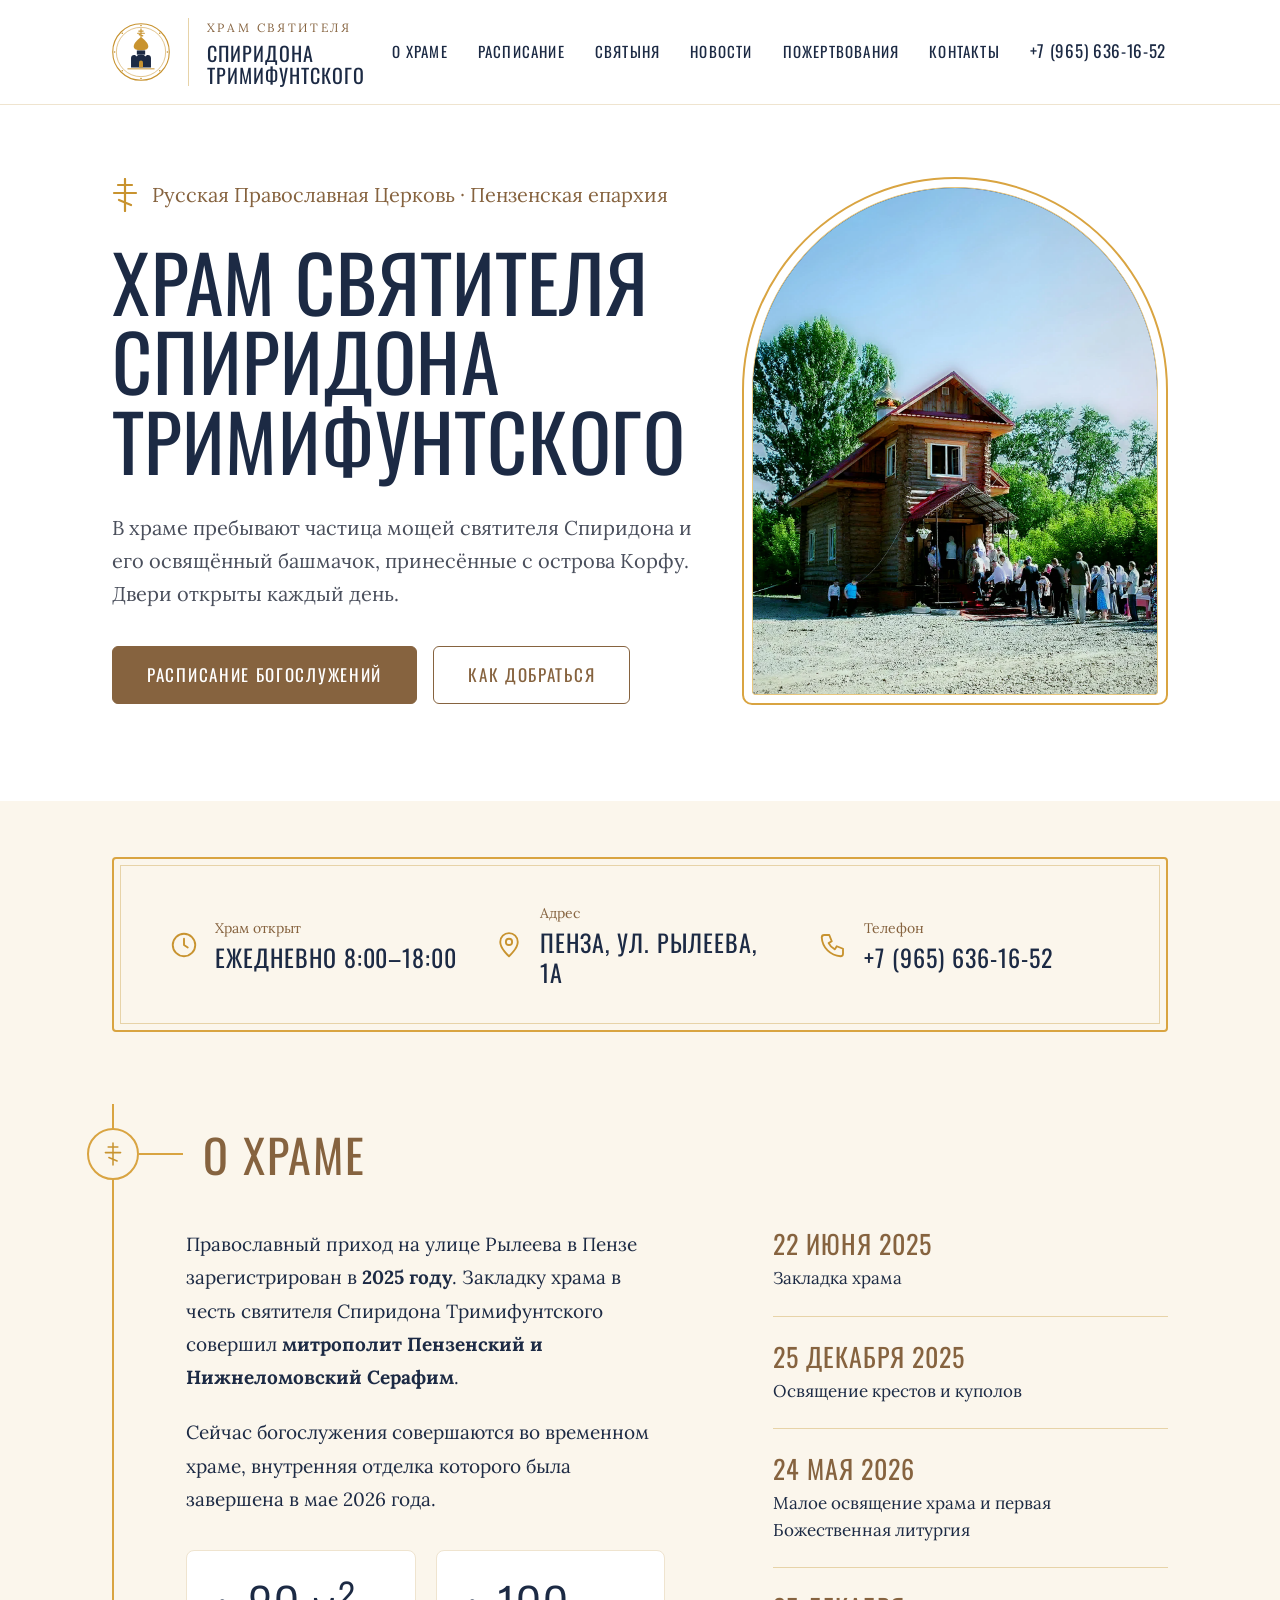
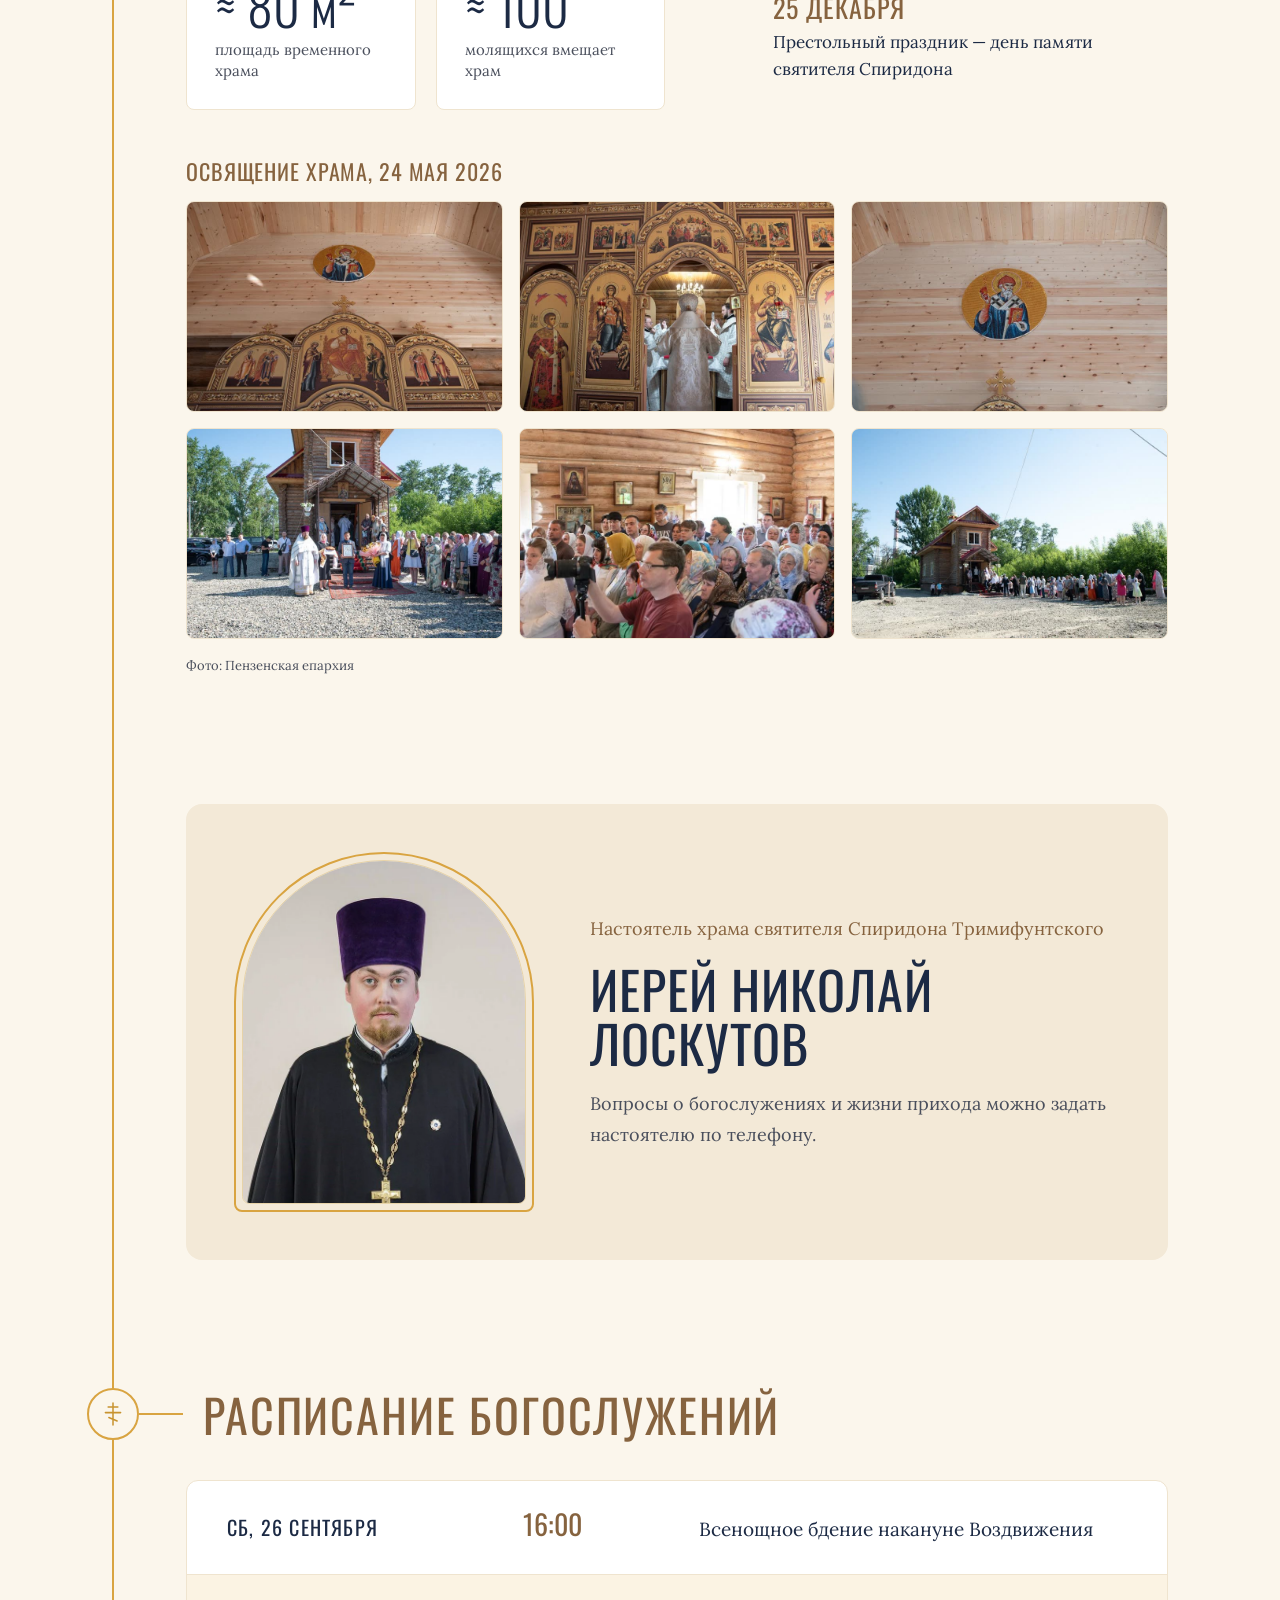
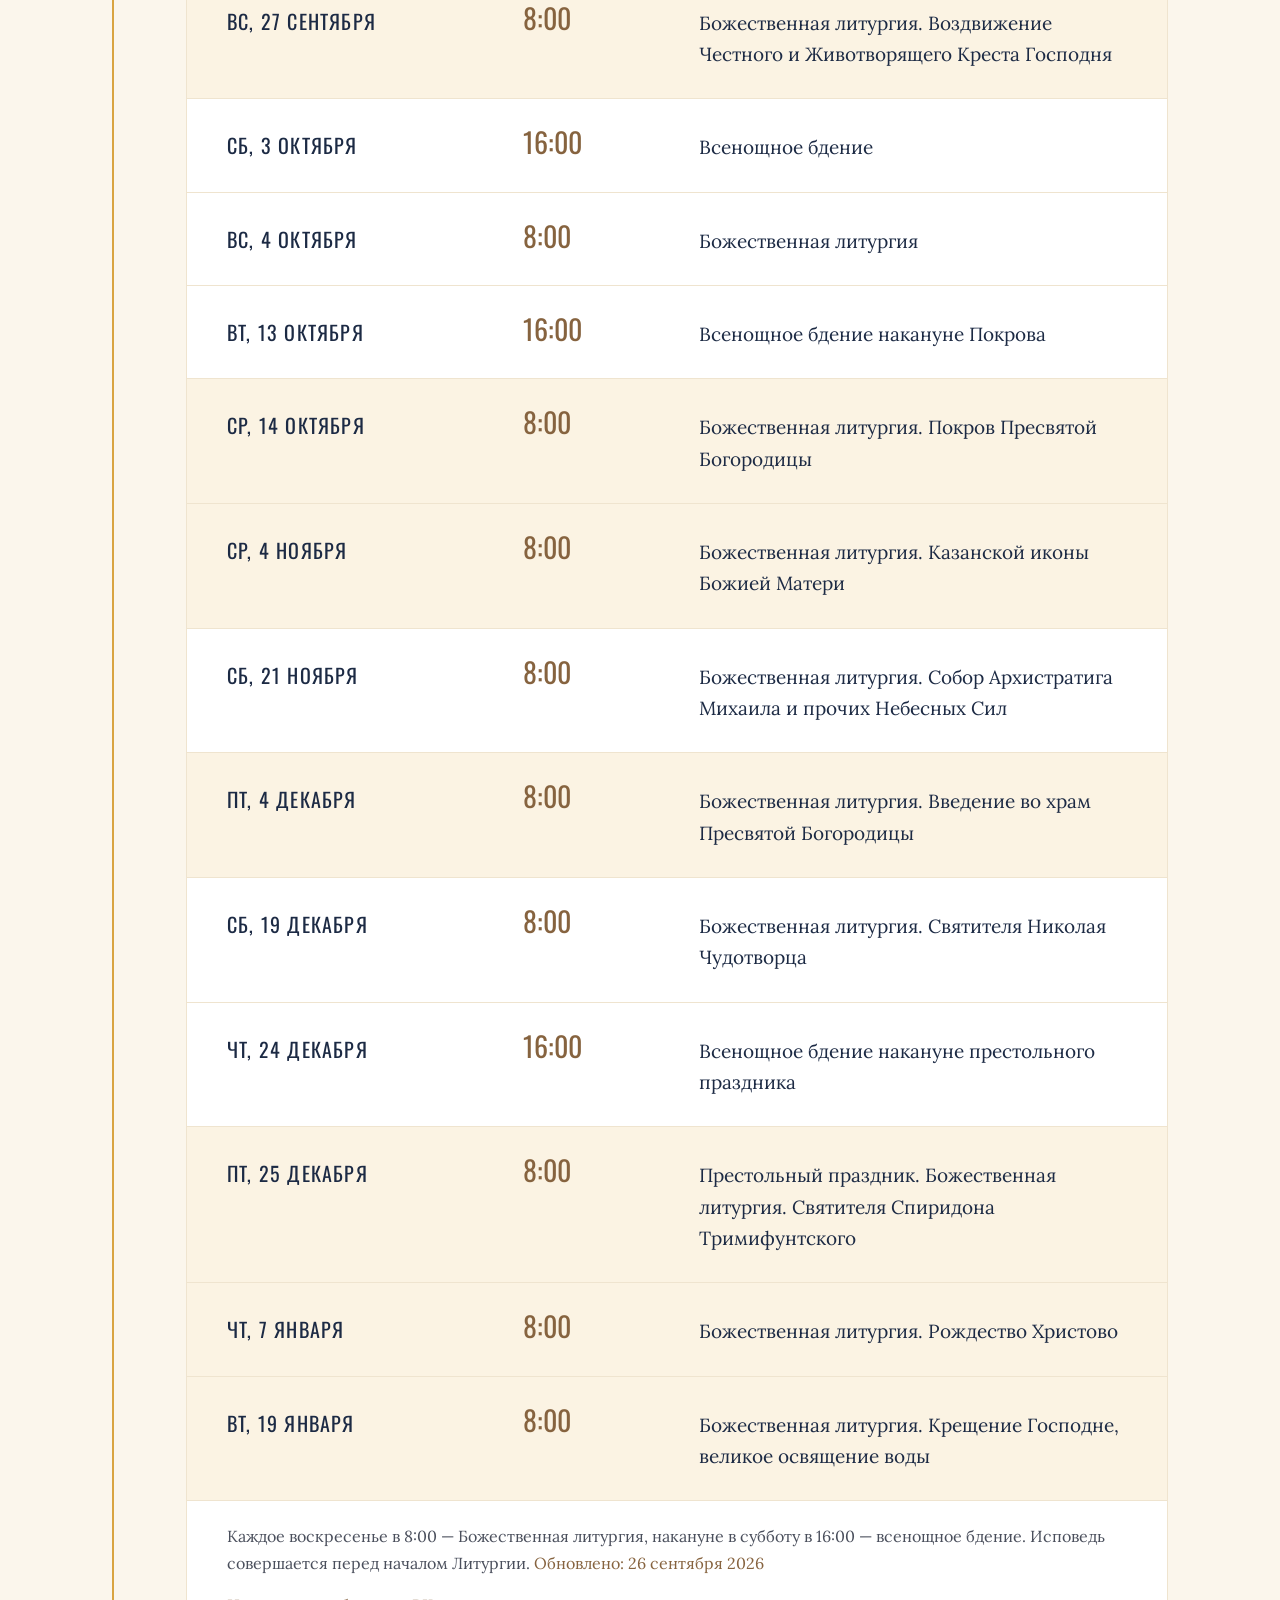
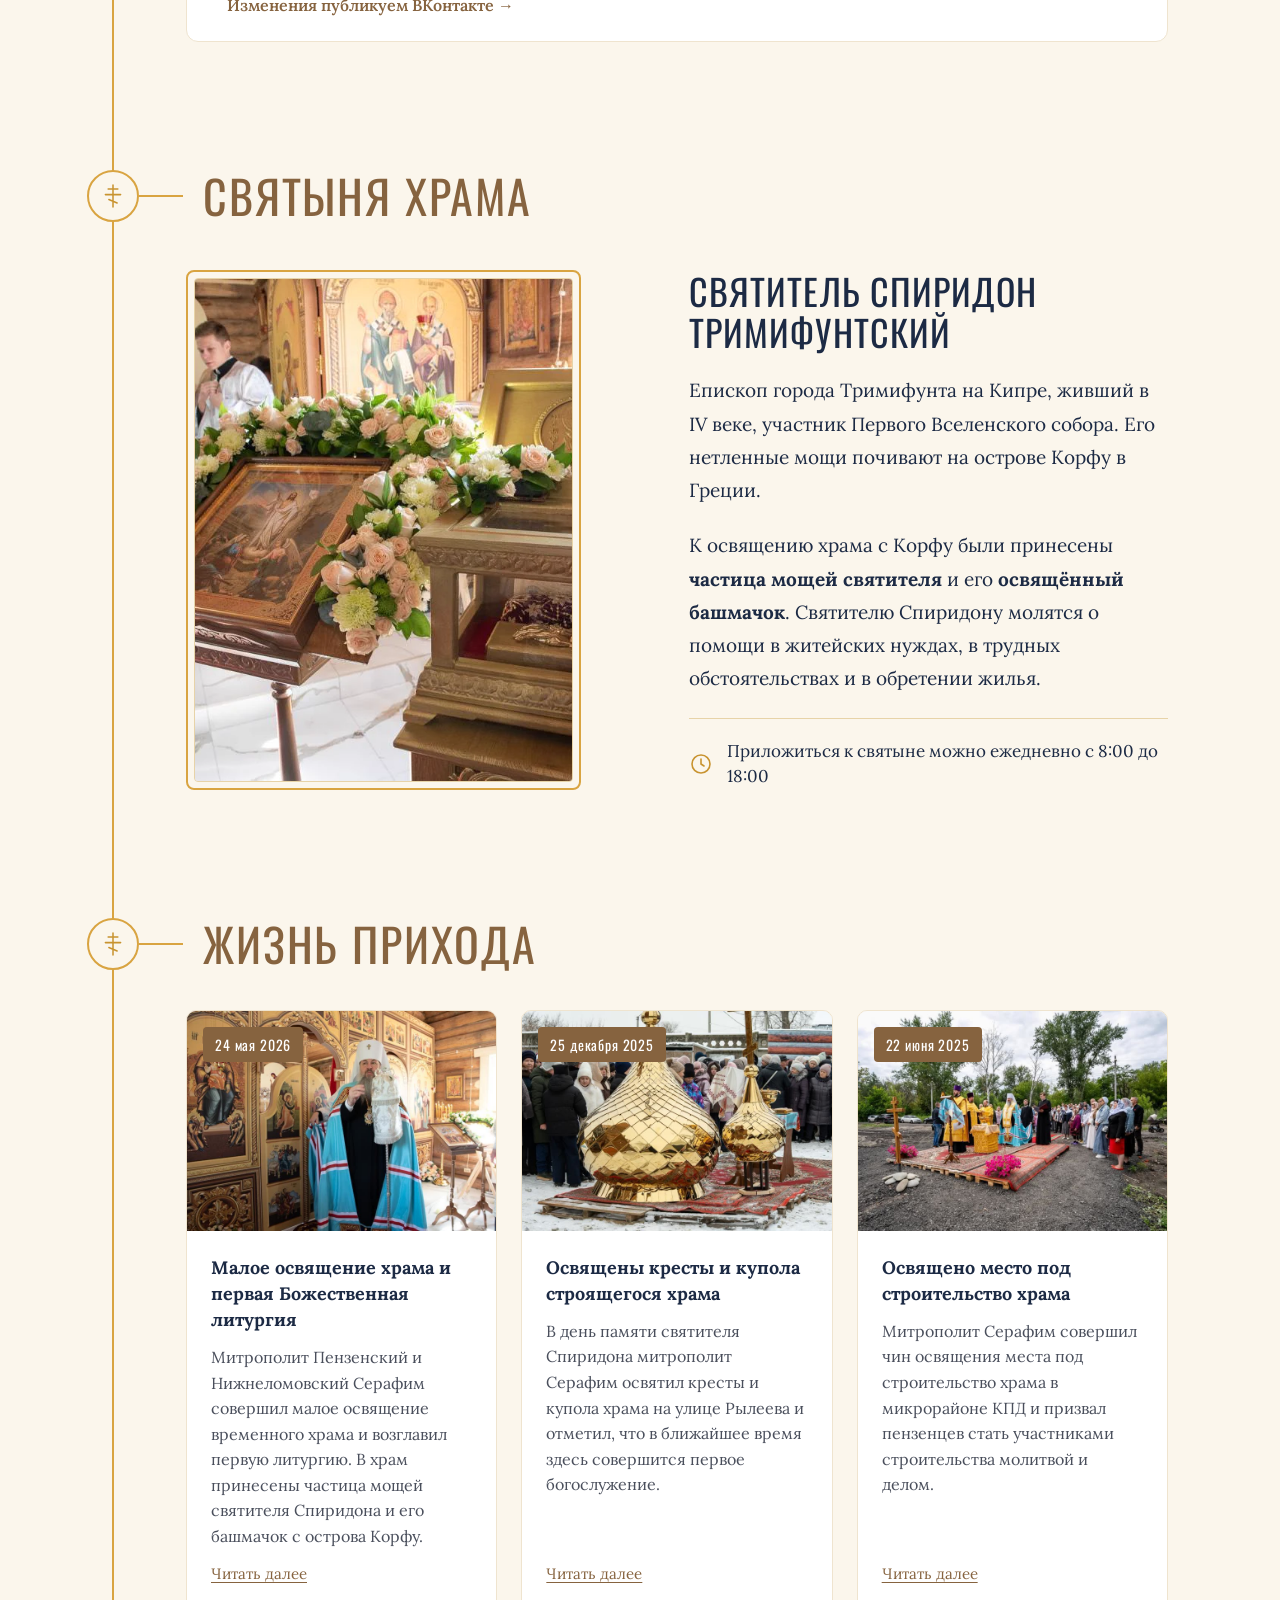
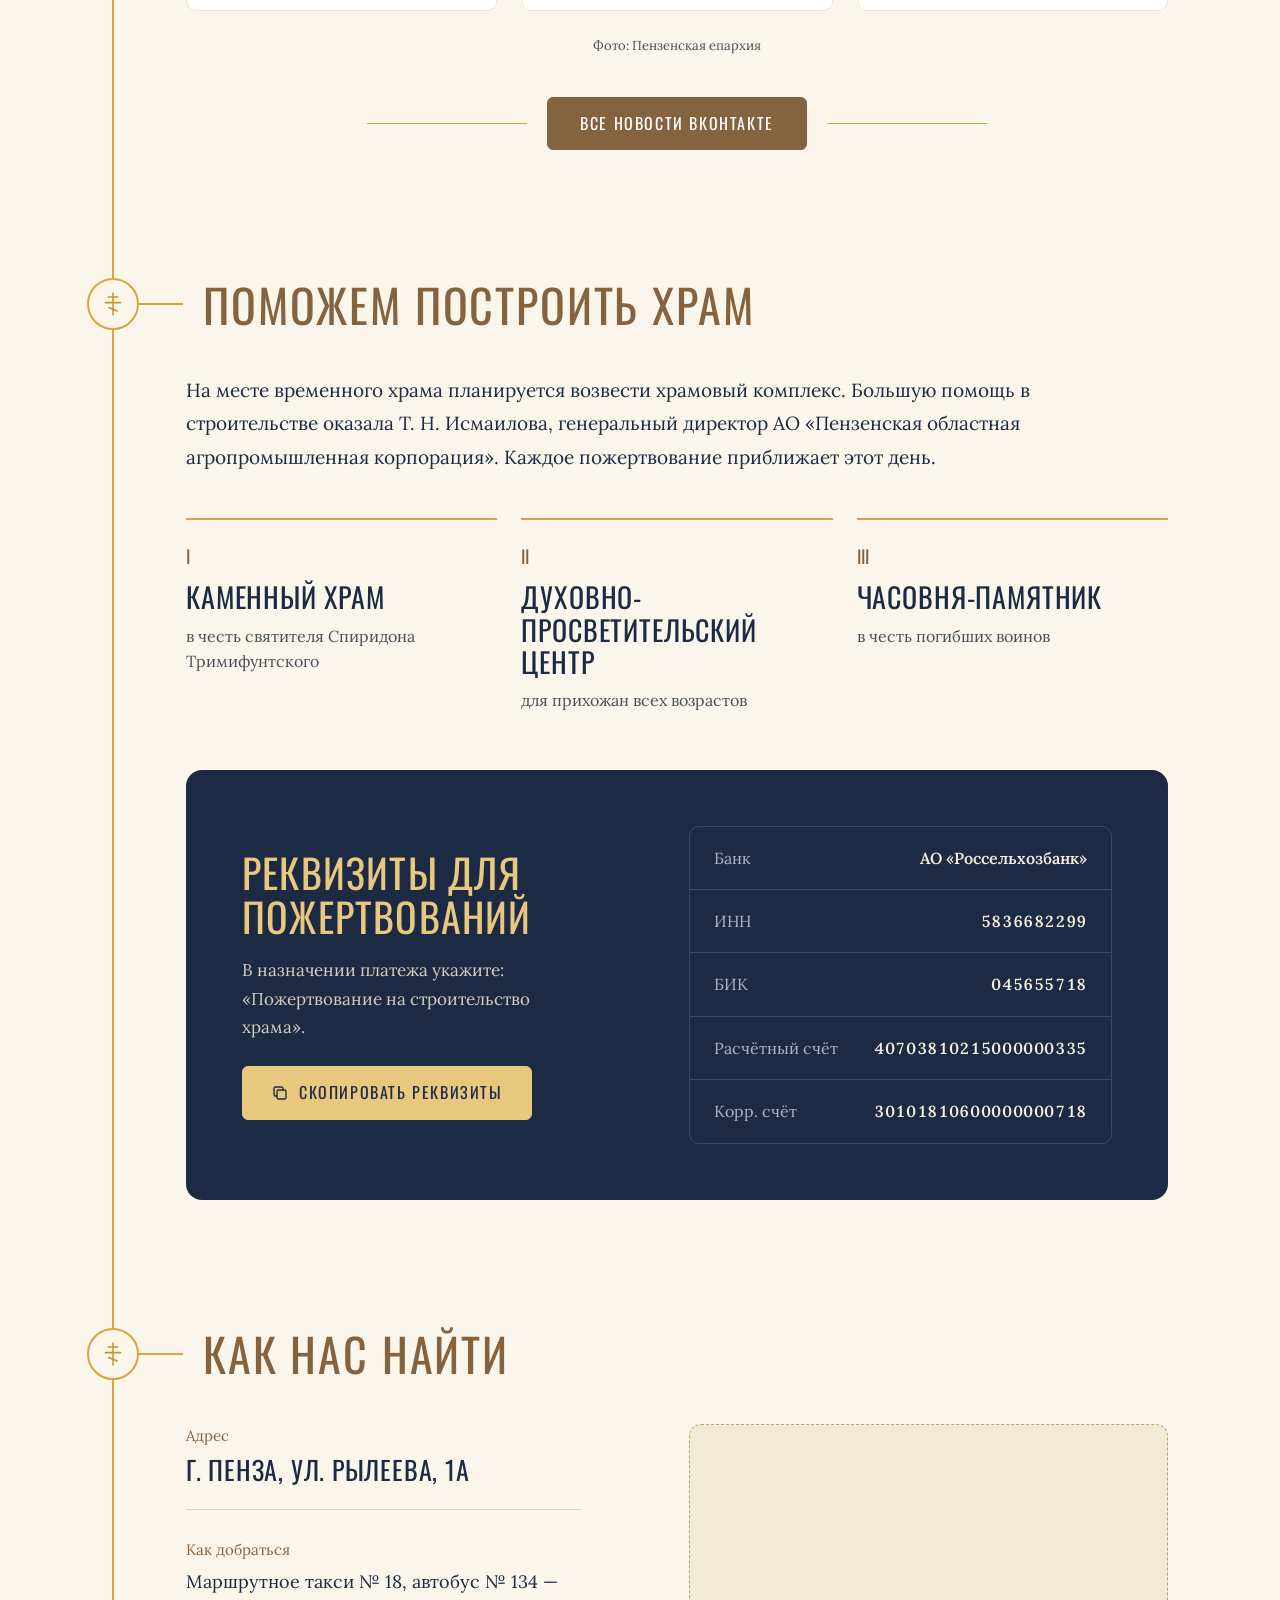
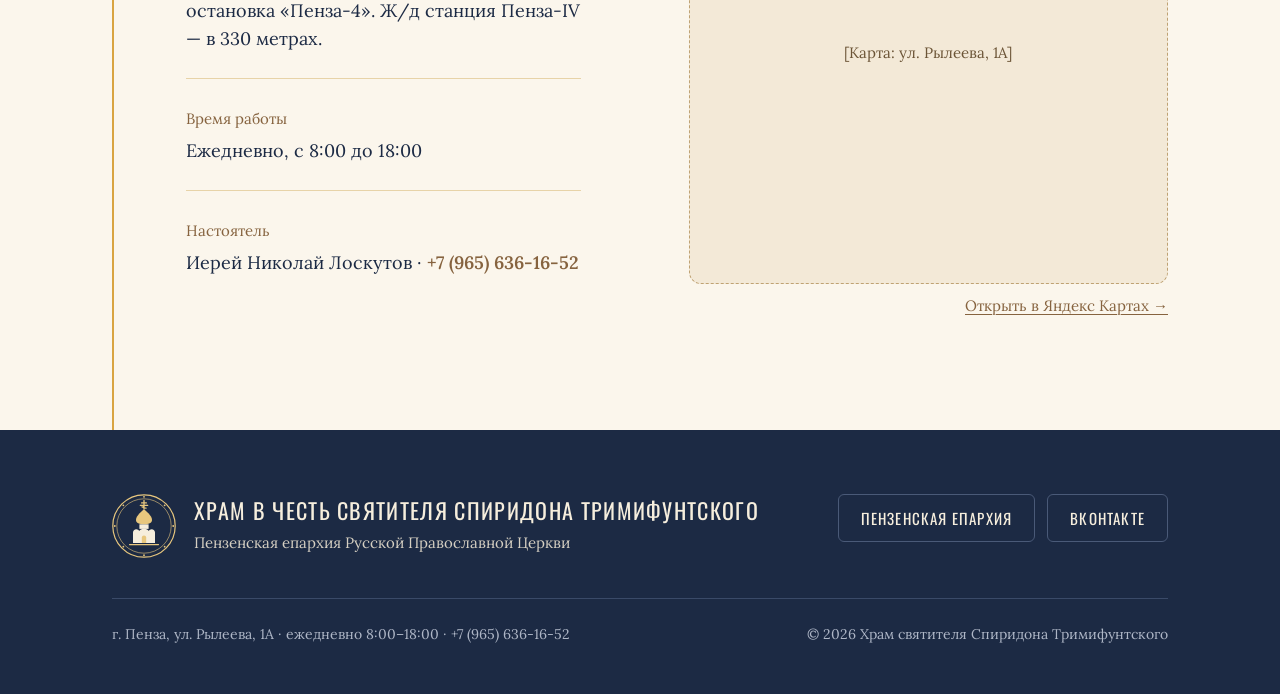
==== commit 325ee0eb: "Исправлен наклон косой перекладины восьмиконечного креста (медальоны, эмблема, фавикон) Co-Authored-" ====
--- a/index.html
+++ b/index.html
@@ -65,7 +65,7 @@
       <circle cx="32" cy="2.8" r="0.9"/><circle cx="52.65" cy="11.35" r="0.9"/><circle cx="61.2" cy="32" r="0.9"/><circle cx="52.65" cy="52.65" r="0.9"/>
       <circle cx="32" cy="61.2" r="0.9"/><circle cx="11.35" cy="52.65" r="0.9"/><circle cx="2.8" cy="32" r="0.9"/><circle cx="11.35" cy="11.35" r="0.9"/>
     </g>
-    <g stroke="var(--em-accent)" stroke-width="1.3" stroke-linecap="round"><path d="M32 6.5v8.5M29.6 8.9h4.8M28.3 11.3h7.4M30 14.2l4-1.4"/></g>
+    <g stroke="var(--em-accent)" stroke-width="1.3" stroke-linecap="round"><path d="M32 6.5v8.5M29.6 8.9h4.8M28.3 11.3h7.4M30 12.8l4 1.4"/></g>
     <path d="M32 15.2c-4.9 4.2-8 7.3-8 10.8 0 2.9 3.4 4.3 8 4.3s8-1.4 8-4.3c0-3.5-3.1-6.6-8-10.8z" fill="var(--em-accent)"/>
     <rect x="27.4" y="30.3" width="9.2" height="4.6" fill="var(--em-body)"/>
     <path d="M21 49V38.6c0-1.9 1.5-3.3 3.3-3.3 1.3 0 2.4.7 2.9 1.8.6-1.4 2.2-2.4 4.8-2.4s4.2 1 4.8 2.4c.5-1.1 1.6-1.8 2.9-1.8 1.8 0 3.3 1.4 3.3 3.3V49z" fill="var(--em-body)"/>
@@ -73,7 +73,7 @@
     <path d="M17.5 50.6h29" stroke="var(--em-accent)" stroke-width="1.1" stroke-linecap="round"/>
   </symbol>
   <symbol id="sym-cross" viewBox="0 0 26 34">
-    <path d="M13 1v32M6 7h14M2 15h22M7 27l12-5" fill="none" stroke="currentColor" stroke-width="2.2" stroke-linecap="round"/>
+    <path d="M13 1v32M6 7h14M2 15h22M7 22l12 5" fill="none" stroke="currentColor" stroke-width="2.2" stroke-linecap="round"/>
   </symbol>
 </svg>
 
